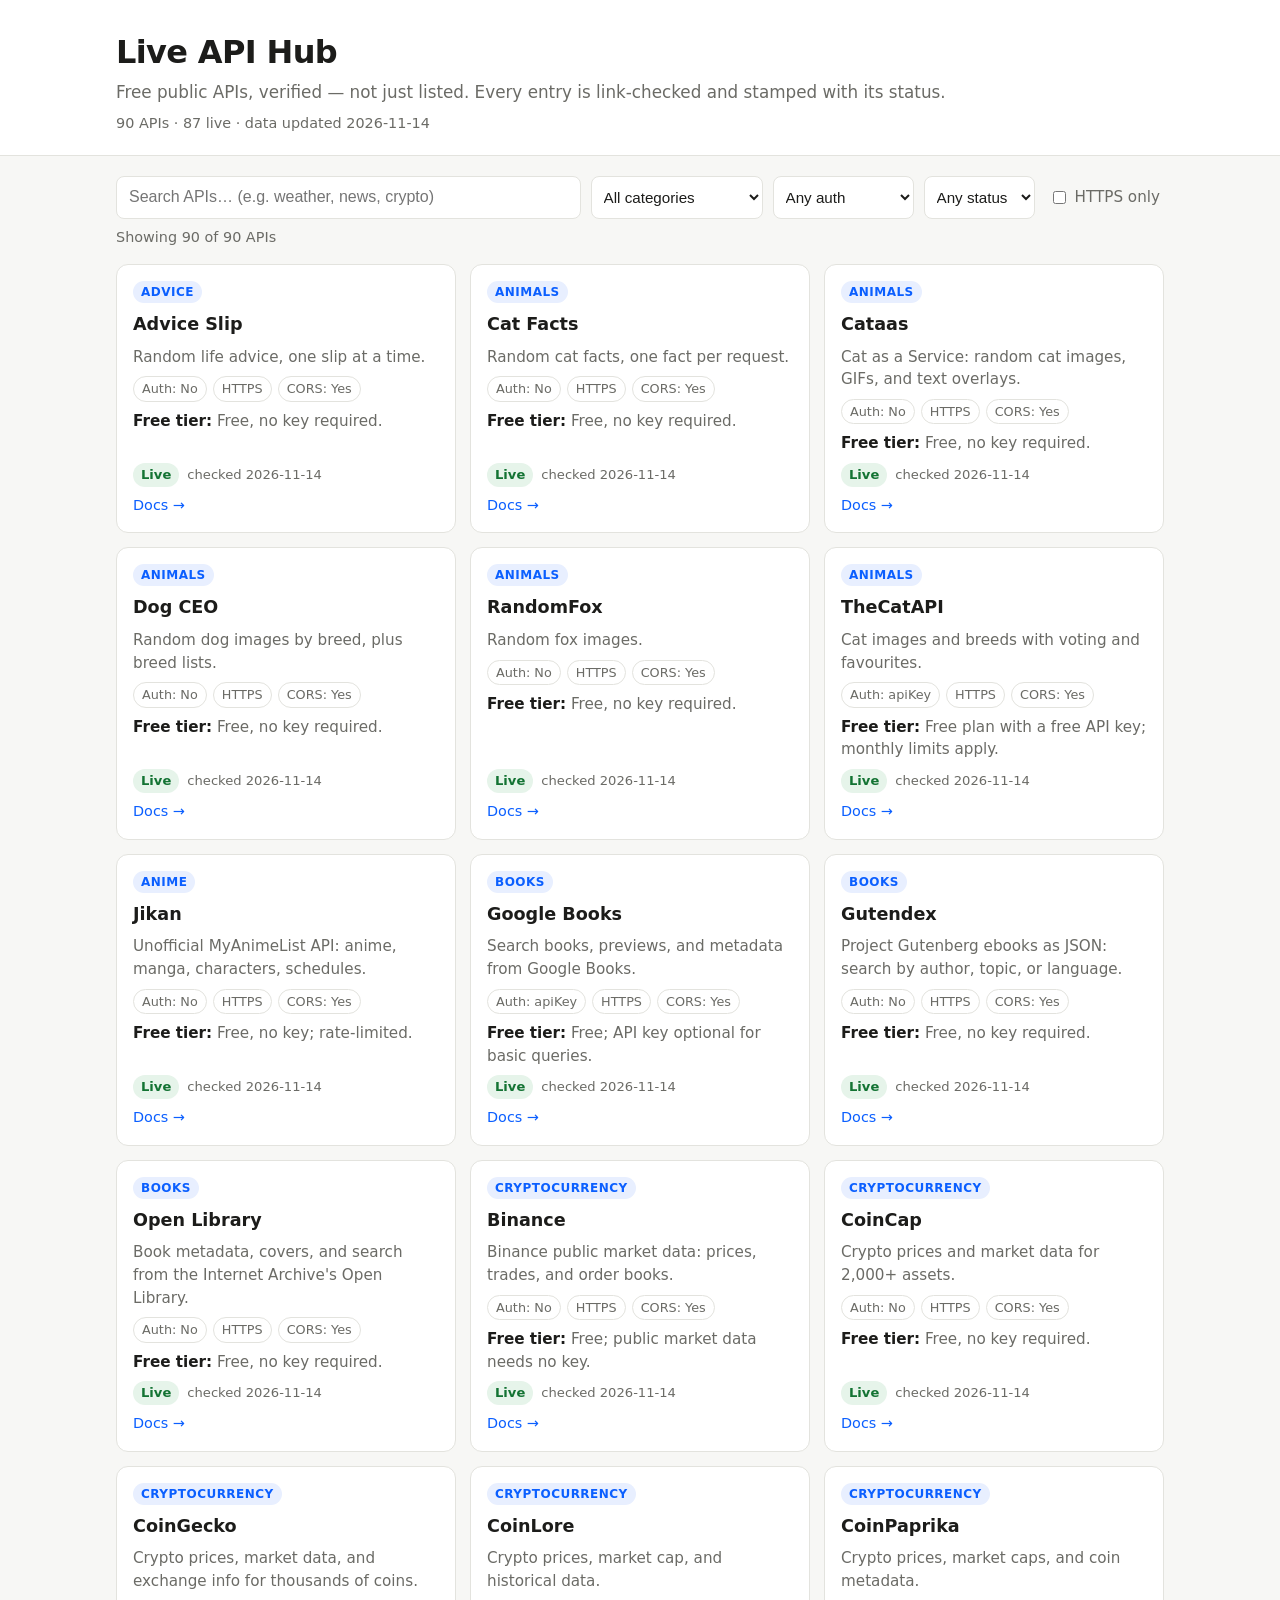
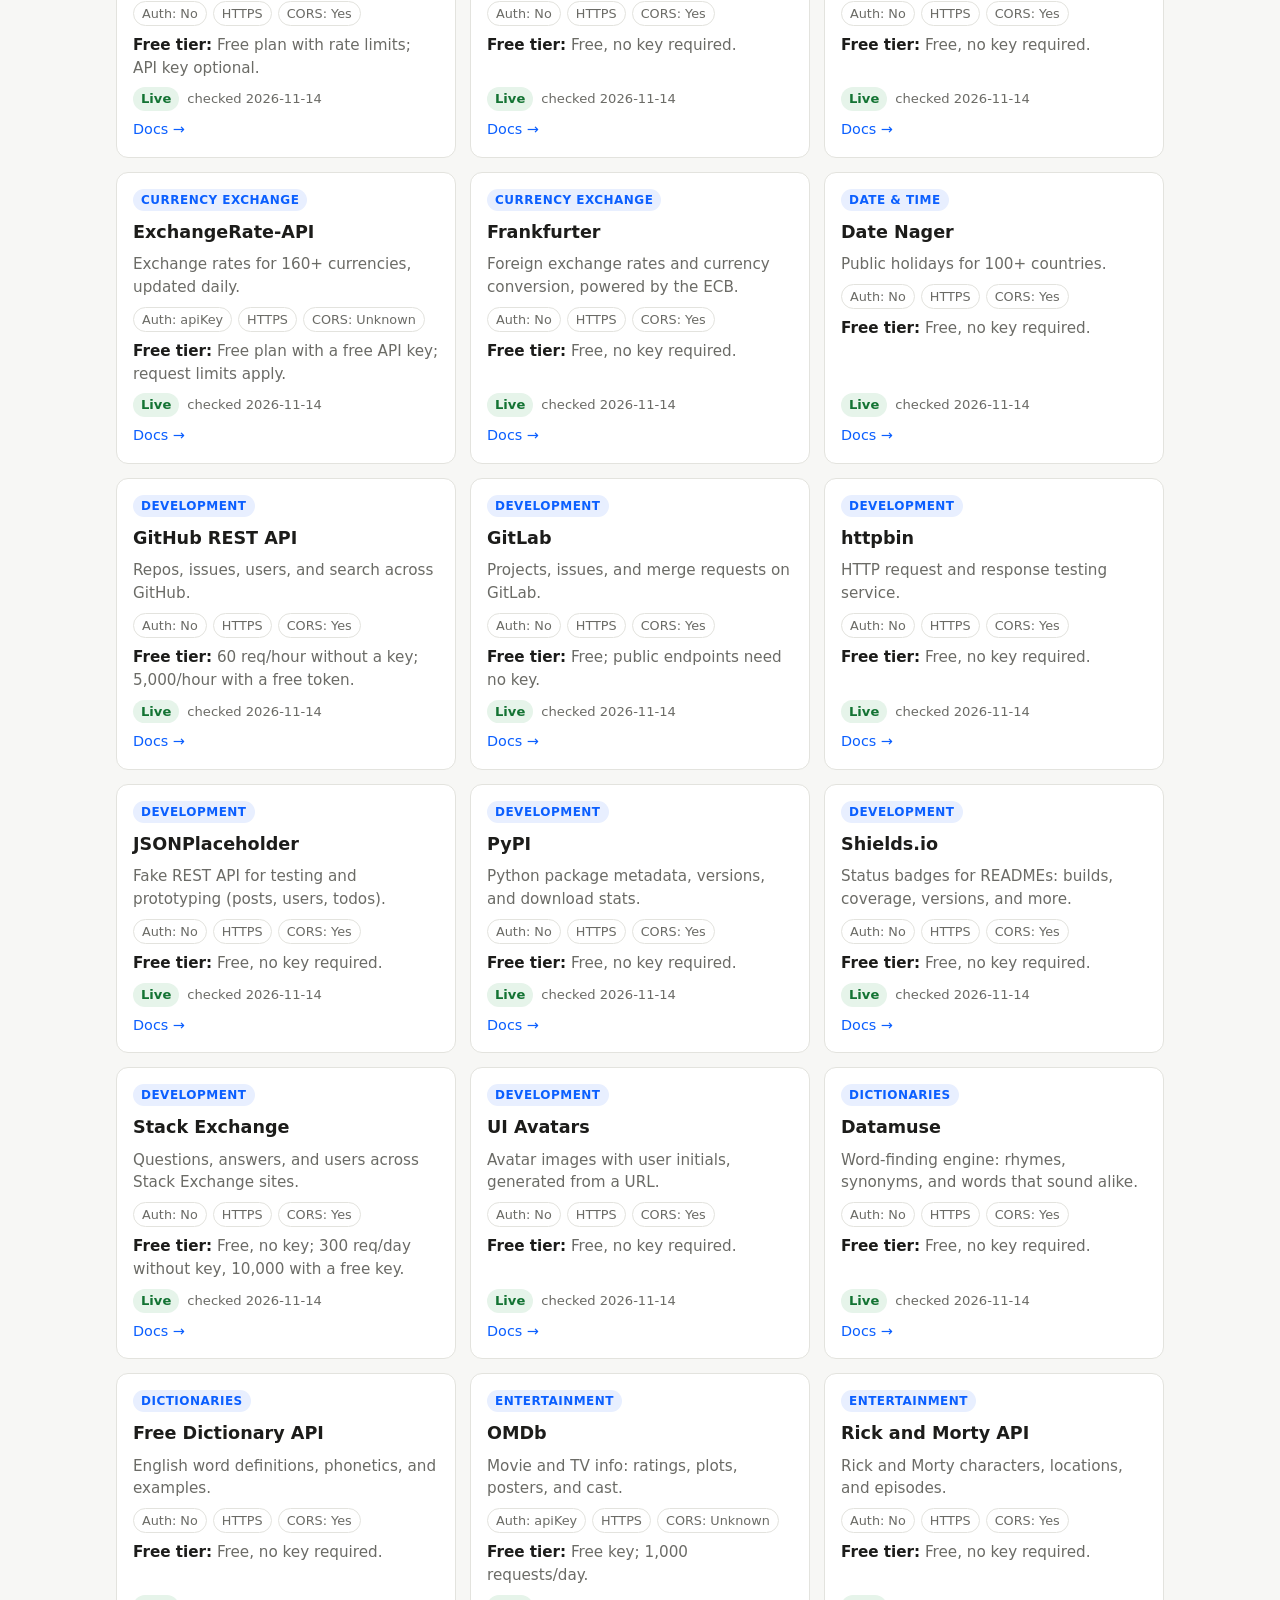
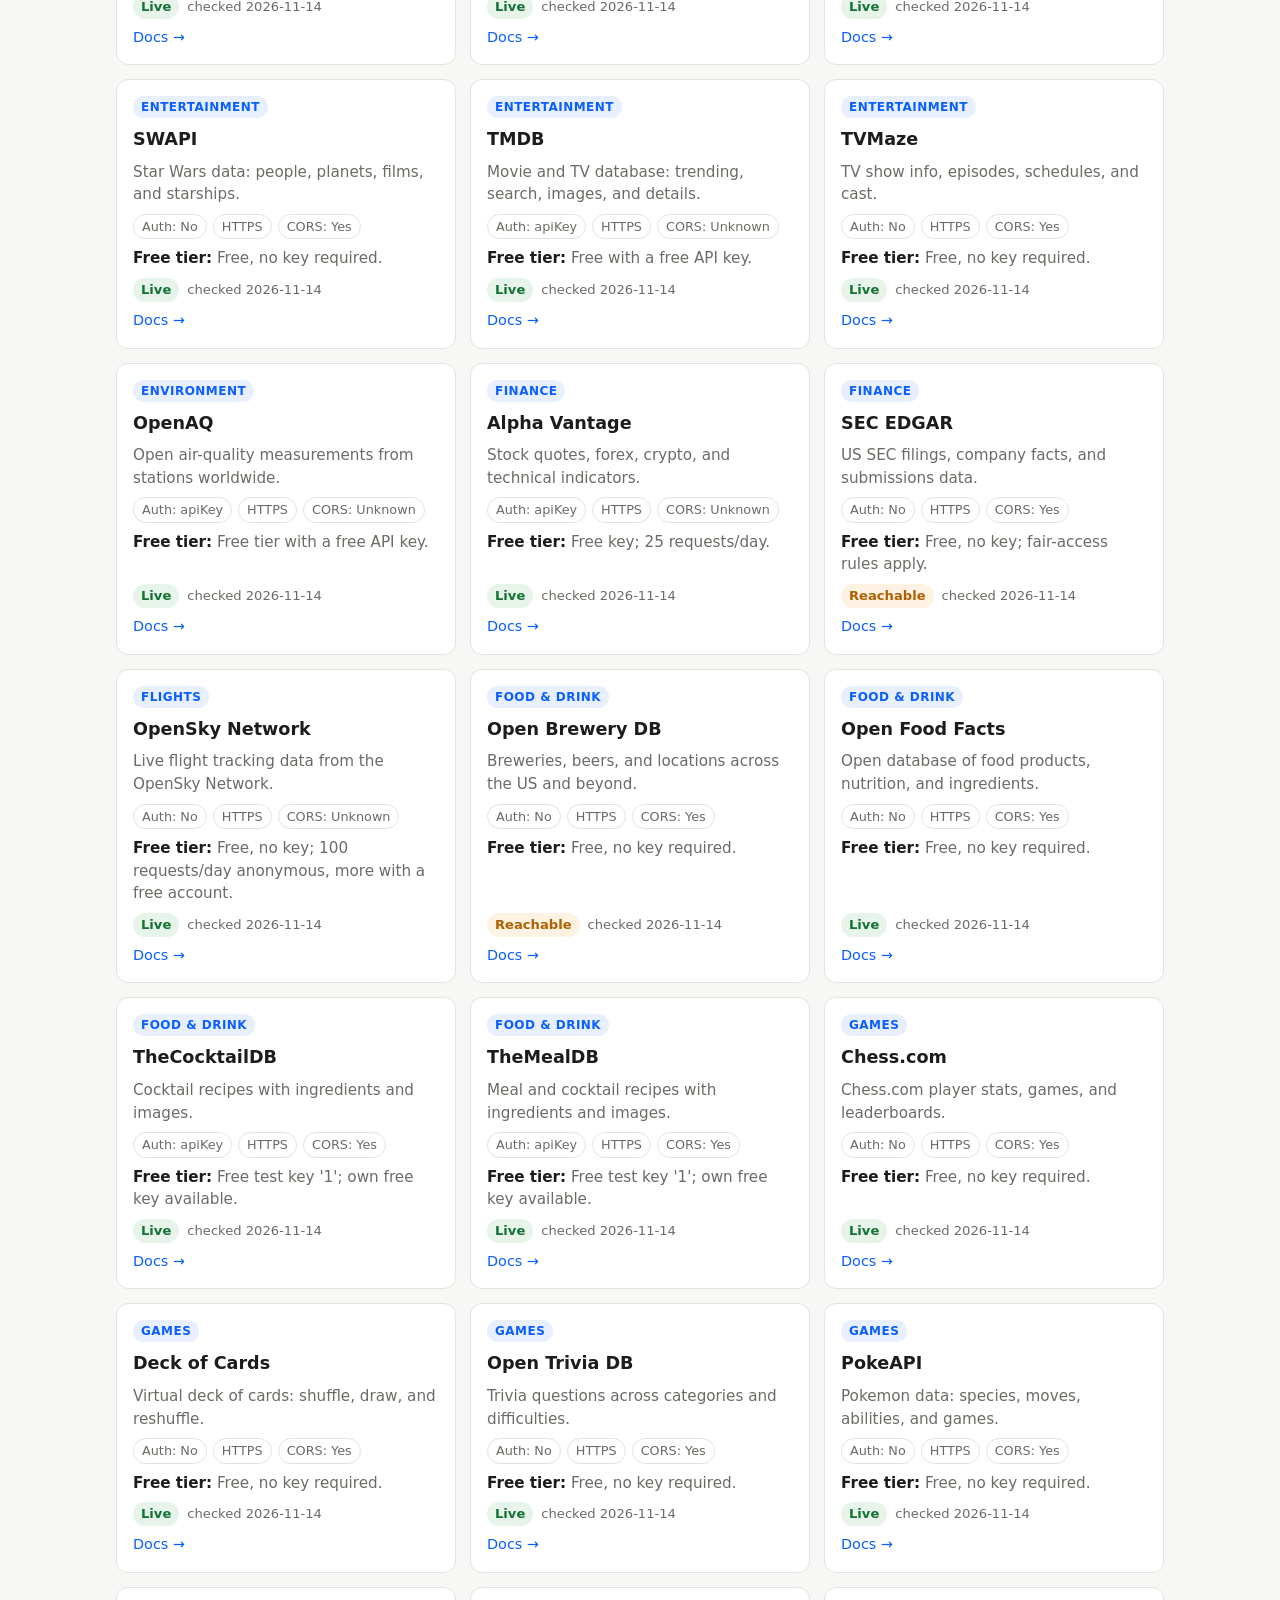
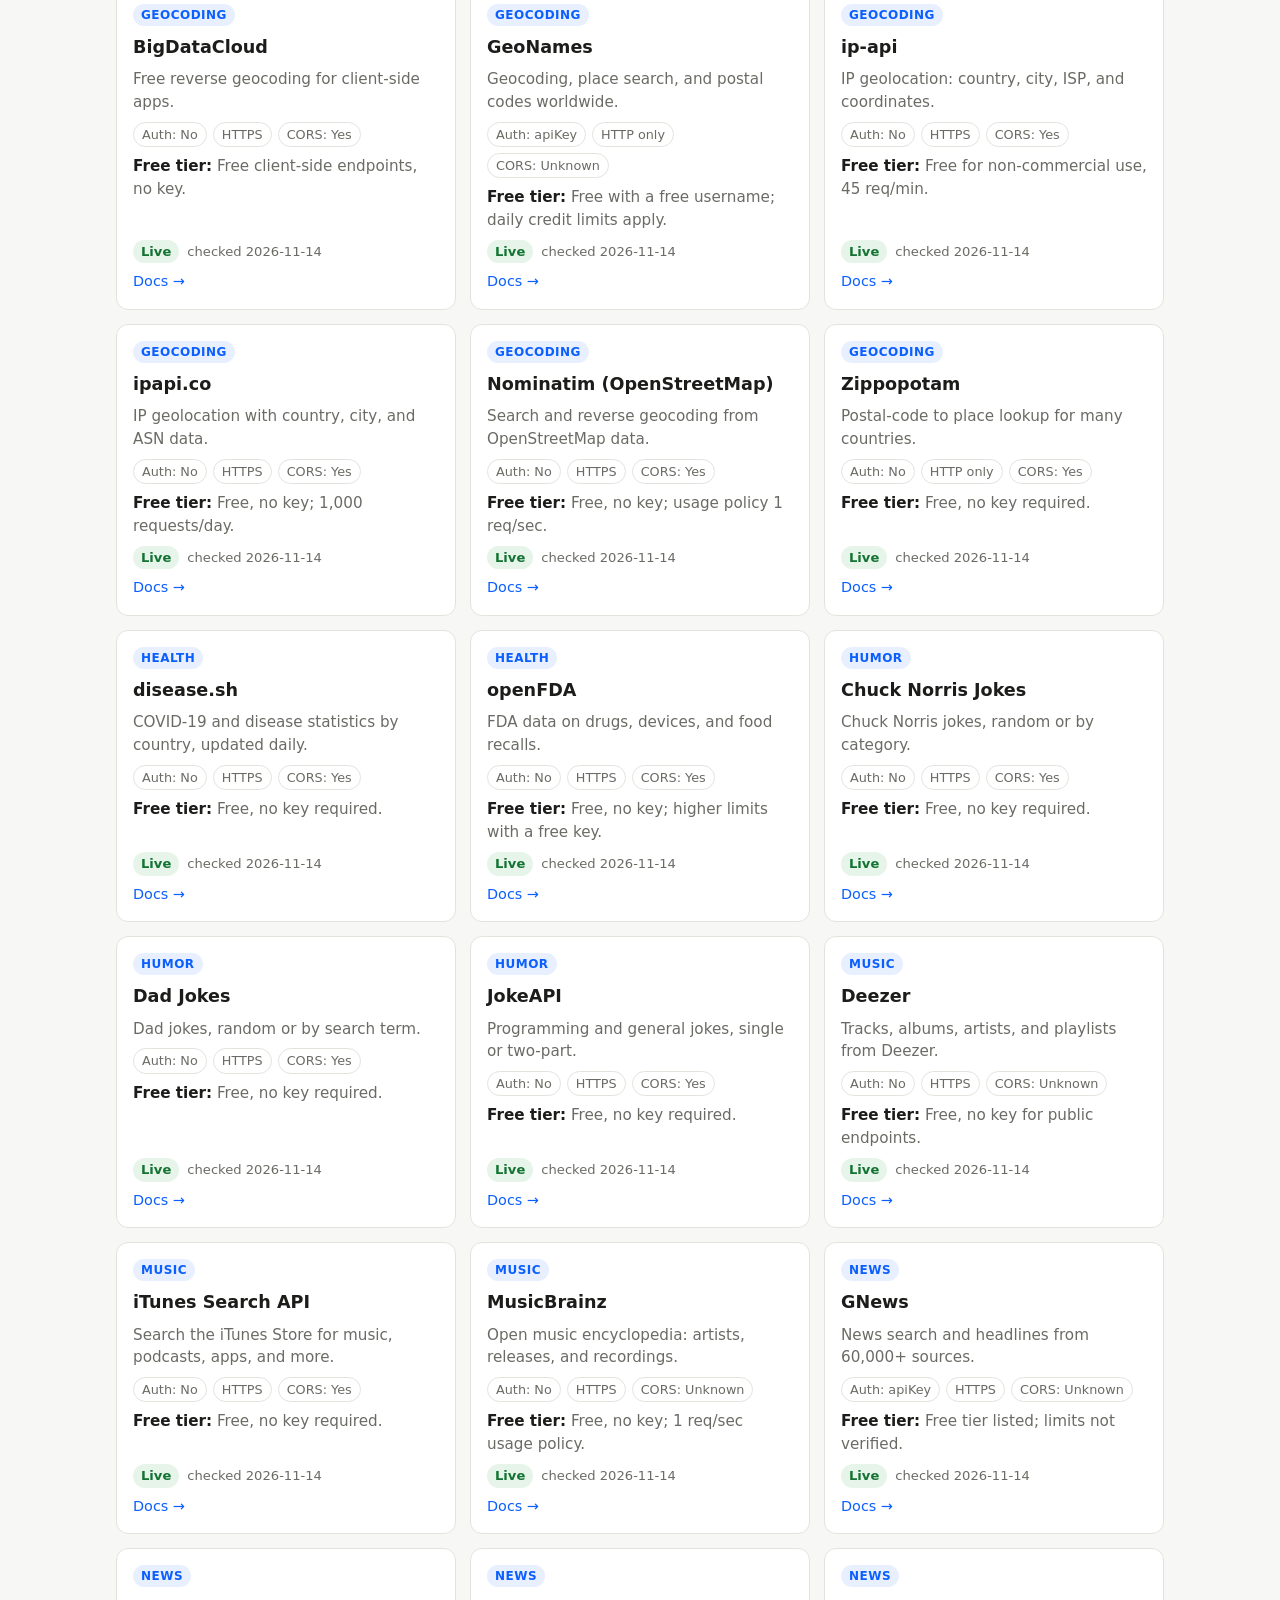
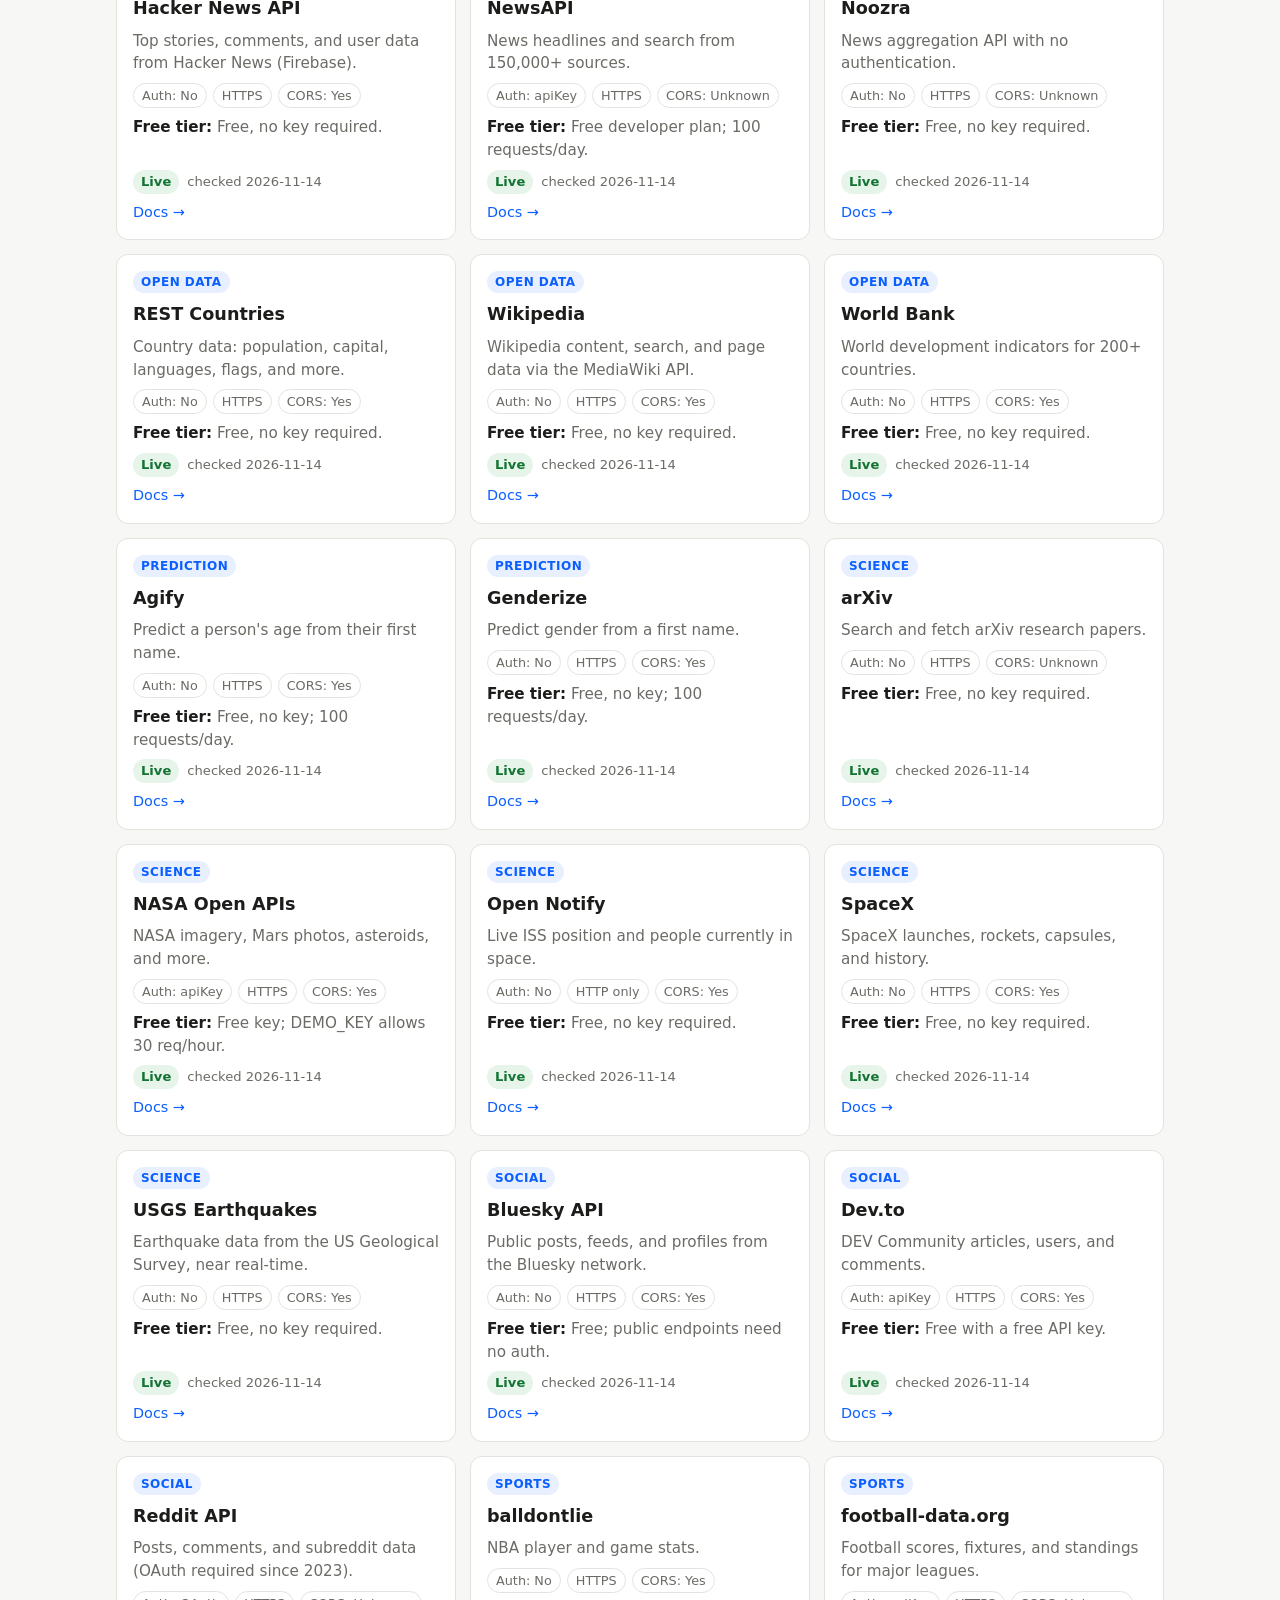
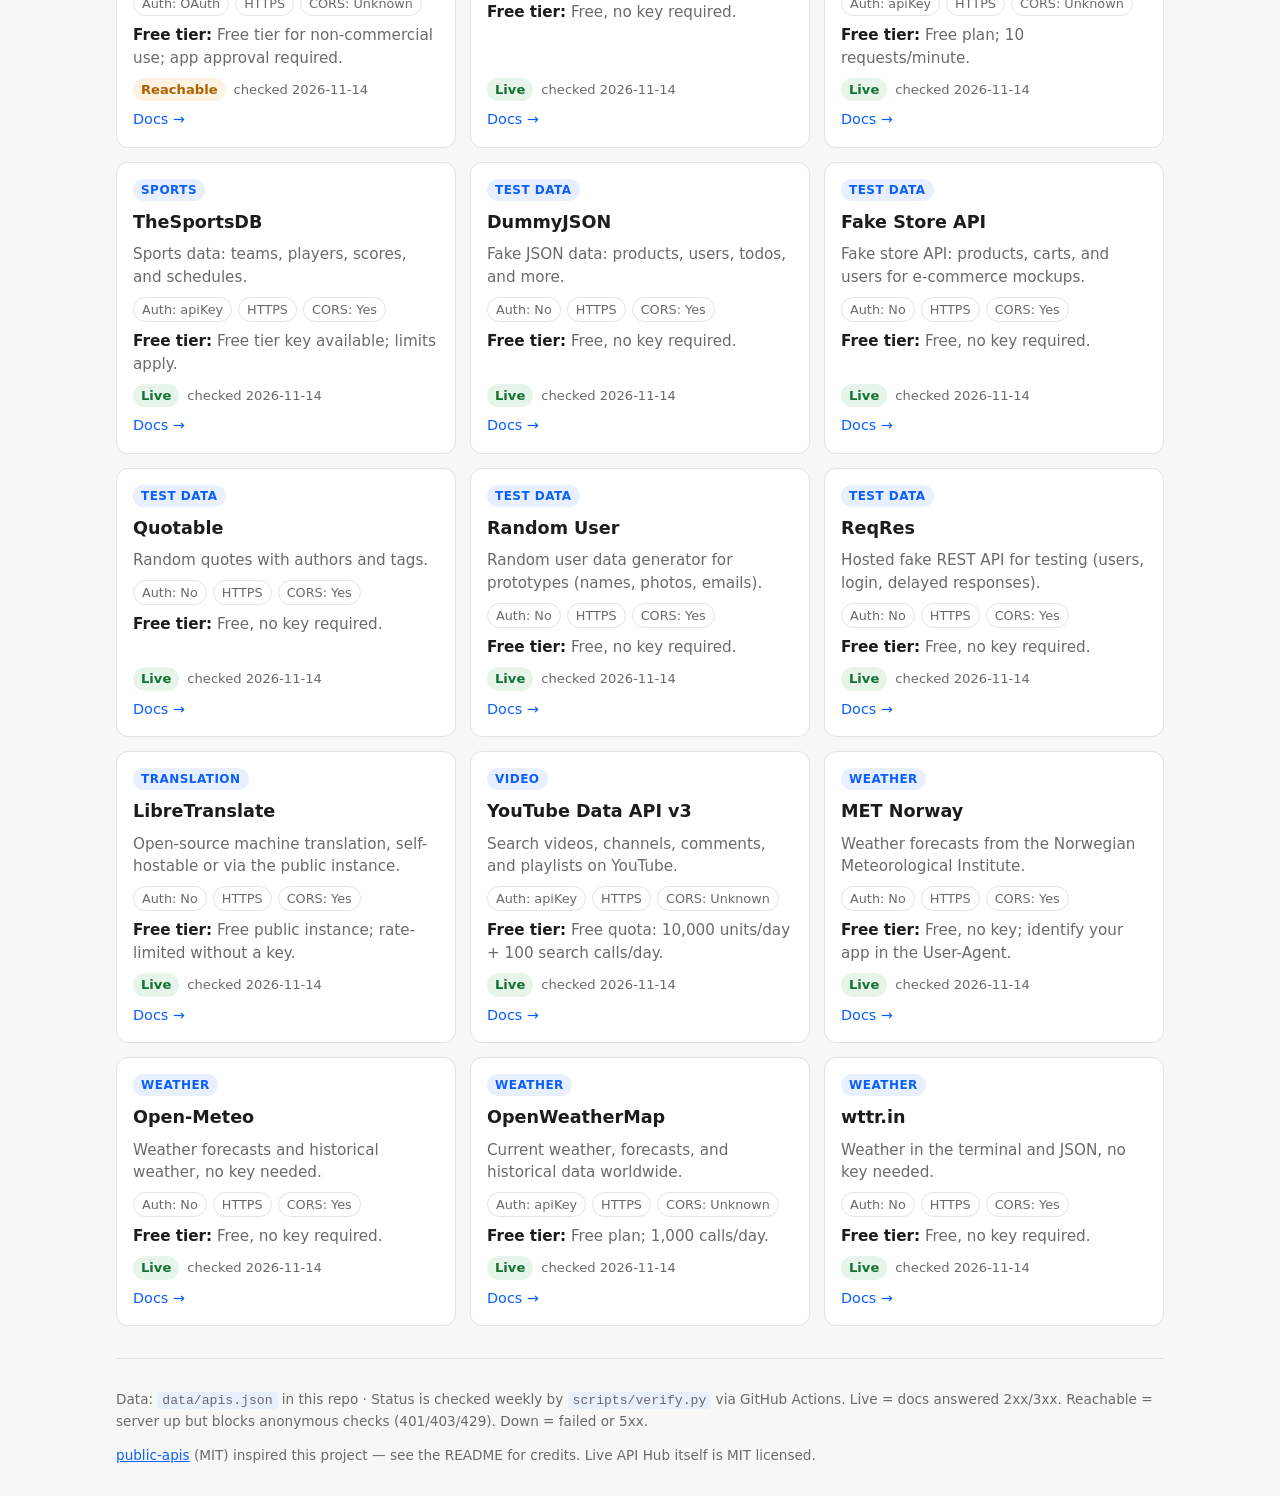
==== site/index.html @ dac9be12 "Live API Hub v0.2: add site, data, scripts and workflow files" ====
<!DOCTYPE html>
<html lang="en">
<head>
<meta charset="utf-8">
<meta name="viewport" content="width=device-width, initial-scale=1">
<title>Live API Hub — Verified Free Public APIs</title>
<meta name="description" content="A searchable directory of free public APIs. Every entry is link-checked, with live status, auth type, and free-tier notes.">
<link rel="stylesheet" href="styles.css">
</head>
<body>
<header class="site-header">
  <div class="wrap">
    <h1>Live API Hub</h1>
    <p class="tagline">Free public APIs, verified — not just listed. Every entry is link-checked and stamped with its status.</p>
    <p class="meta"><span id="total-count">…</span> APIs · <span id="live-count">…</span> live · data updated <span id="updated-date">…</span></p>
  </div>
</header>

<main class="wrap">
  <section class="controls" aria-label="Search and filter">
    <input id="search" type="search" placeholder="Search APIs… (e.g. weather, news, crypto)" autocomplete="off">
    <select id="category" aria-label="Category">
      <option value="">All categories</option>
    </select>
    <select id="auth" aria-label="Auth type">
      <option value="">Any auth</option>
      <option value="No">No key needed</option>
      <option value="apiKey">API key</option>
      <option value="OAuth">OAuth</option>
    </select>
    <select id="status" aria-label="Status">
      <option value="">Any status</option>
      <option value="live">Live</option>
      <option value="reachable">Reachable</option>
      <option value="down">Down</option>
    </select>
    <label class="check"><input id="https-only" type="checkbox"> HTTPS only</label>
  </section>

  <p id="result-count" class="result-count" aria-live="polite"></p>
  <p id="load-error" class="load-error" hidden></p>
  <section id="results" class="grid" aria-label="API results"></section>

  <footer class="site-footer">
    <p>Data: <code>data/apis.json</code> in this repo · Status is checked weekly by <code>scripts/verify.py</code> via GitHub Actions. <span id="status-legend"></span></p>
    <p><a href="https://github.com/public-apis/public-apis">public-apis</a> (MIT) inspired this project — see the README for credits. Live API Hub itself is MIT licensed.</p>
  </footer>
</main>

<script src="app.js"></script>
</body>
</html>
---- site/styles.css ----
:root {
  --bg: #f7f7f5;
  --surface: #ffffff;
  --text: #1c1c1a;
  --muted: #6b6b66;
  --border: #e3e3de;
  --accent: #0b5fff;
  --accent-soft: #e8efff;
  --live: #137333;
  --live-bg: #e6f4ea;
  --reachable: #b06000;
  --reachable-bg: #fef3e2;
  --down: #b3261e;
  --down-bg: #fce8e6;
  --radius: 12px;
}

@media (prefers-color-scheme: dark) {
  :root {
    --bg: #141412;
    --surface: #1e1e1c;
    --text: #ececea;
    --muted: #a3a39c;
    --border: #333330;
    --accent: #8ab4ff;
    --accent-soft: #1d2a44;
    --live: #81c995;
    --live-bg: #1d3325;
    --reachable: #f6b73c;
    --reachable-bg: #3a2f18;
    --down: #f28b82;
    --down-bg: #3d2220;
  }
}

* { box-sizing: border-box; }

body {
  margin: 0;
  font-family: system-ui, -apple-system, "Segoe UI", Roboto, sans-serif;
  background: var(--bg);
  color: var(--text);
  line-height: 1.5;
}

.wrap { max-width: 1080px; margin: 0 auto; padding: 0 16px; }

.site-header {
  background: var(--surface);
  border-bottom: 1px solid var(--border);
  padding: 28px 0 20px;
}

.site-header h1 { margin: 0 0 4px; font-size: 2rem; letter-spacing: -0.02em; }
.tagline { margin: 0 0 8px; color: var(--muted); font-size: 1.05rem; }
.meta { margin: 0; color: var(--muted); font-size: 0.9rem; }

.controls {
  display: flex;
  flex-wrap: wrap;
  gap: 10px;
  margin: 20px 0 8px;
}

.controls input[type="search"] {
  flex: 1 1 260px;
  padding: 10px 12px;
  border: 1px solid var(--border);
  border-radius: 8px;
  background: var(--surface);
  color: var(--text);
  font-size: 1rem;
}

.controls select {
  padding: 10px 8px;
  border: 1px solid var(--border);
  border-radius: 8px;
  background: var(--surface);
  color: var(--text);
  font-size: 0.95rem;
}

.controls .check {
  display: inline-flex;
  align-items: center;
  gap: 6px;
  font-size: 0.95rem;
  color: var(--muted);
  padding: 10px 4px;
}

.result-count { color: var(--muted); font-size: 0.9rem; margin: 8px 0 16px; }
.load-error {
  background: var(--down-bg);
  color: var(--down);
  border: 1px solid var(--border);
  border-radius: 8px;
  padding: 12px 14px;
}

.grid {
  display: grid;
  grid-template-columns: repeat(auto-fill, minmax(300px, 1fr));
  gap: 14px;
}

.card {
  background: var(--surface);
  border: 1px solid var(--border);
  border-radius: var(--radius);
  padding: 16px;
  display: flex;
  flex-direction: column;
  gap: 8px;
}

.card h2 { margin: 0; font-size: 1.1rem; }
.card h2 a { color: var(--text); text-decoration: none; }
.card h2 a:hover { color: var(--accent); text-decoration: underline; }

.category {
  display: inline-block;
  font-size: 0.75rem;
  font-weight: 600;
  text-transform: uppercase;
  letter-spacing: 0.04em;
  color: var(--accent);
  background: var(--accent-soft);
  border-radius: 999px;
  padding: 2px 8px;
  align-self: flex-start;
}

.card p { margin: 0; color: var(--muted); font-size: 0.95rem; }

.chips { display: flex; flex-wrap: wrap; gap: 6px; }
.chip {
  font-size: 0.8rem;
  border: 1px solid var(--border);
  border-radius: 999px;
  padding: 2px 8px;
  color: var(--muted);
}

.free-tier { font-size: 0.88rem; }
.free-tier strong { color: var(--text); font-weight: 600; }

.status-row {
  display: flex;
  align-items: center;
  gap: 8px;
  font-size: 0.82rem;
  color: var(--muted);
  margin-top: auto;
}

.status {
  font-weight: 600;
  border-radius: 999px;
  padding: 2px 8px;
}
.status.live { color: var(--live); background: var(--live-bg); }
.status.reachable { color: var(--reachable); background: var(--reachable-bg); }
.status.down { color: var(--down); background: var(--down-bg); }
.status.unknown { color: var(--muted); background: var(--accent-soft); }

.docs-link { font-size: 0.9rem; color: var(--accent); text-decoration: none; }
.docs-link:hover { text-decoration: underline; }

.site-footer {
  margin: 32px 0;
  padding-top: 16px;
  border-top: 1px solid var(--border);
  color: var(--muted);
  font-size: 0.85rem;
}
.site-footer a { color: var(--accent); }
.site-footer code {
  background: var(--accent-soft);
  border-radius: 4px;
  padding: 1px 5px;
  font-size: 0.82rem;
}
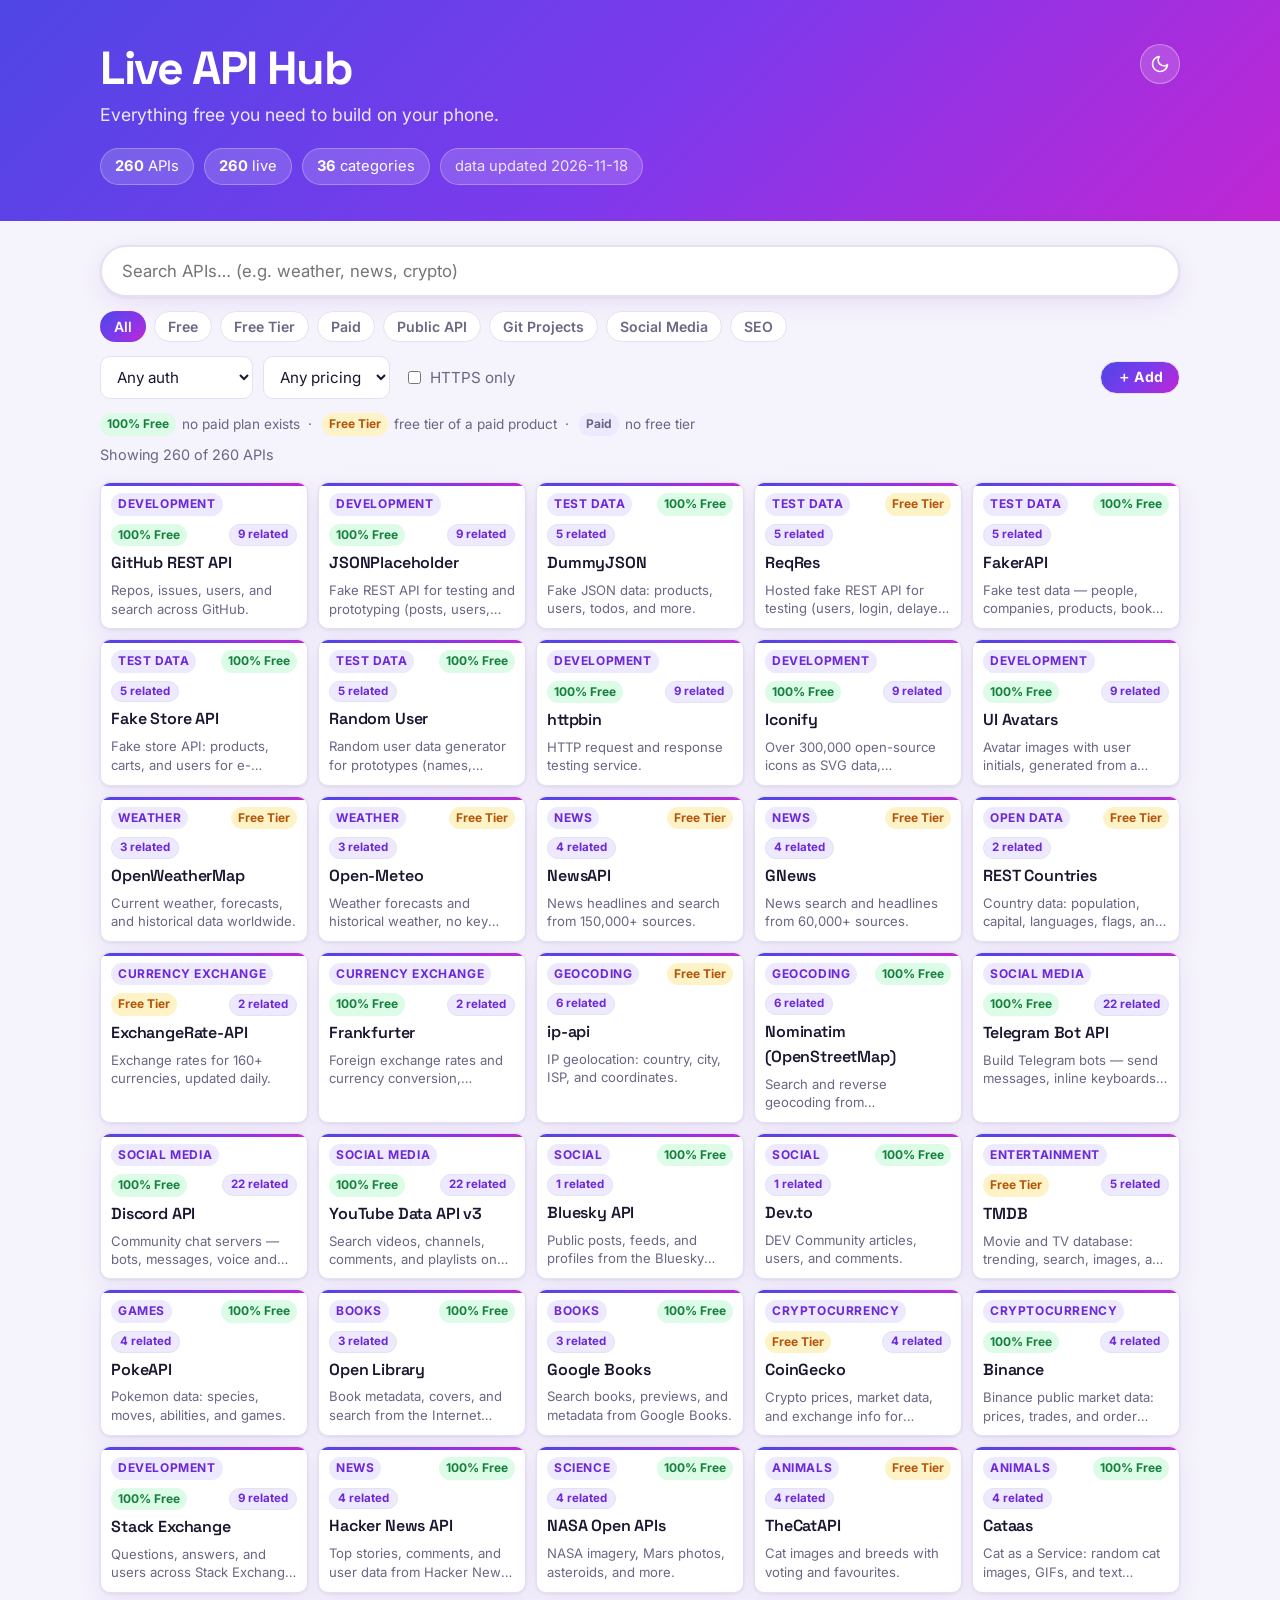
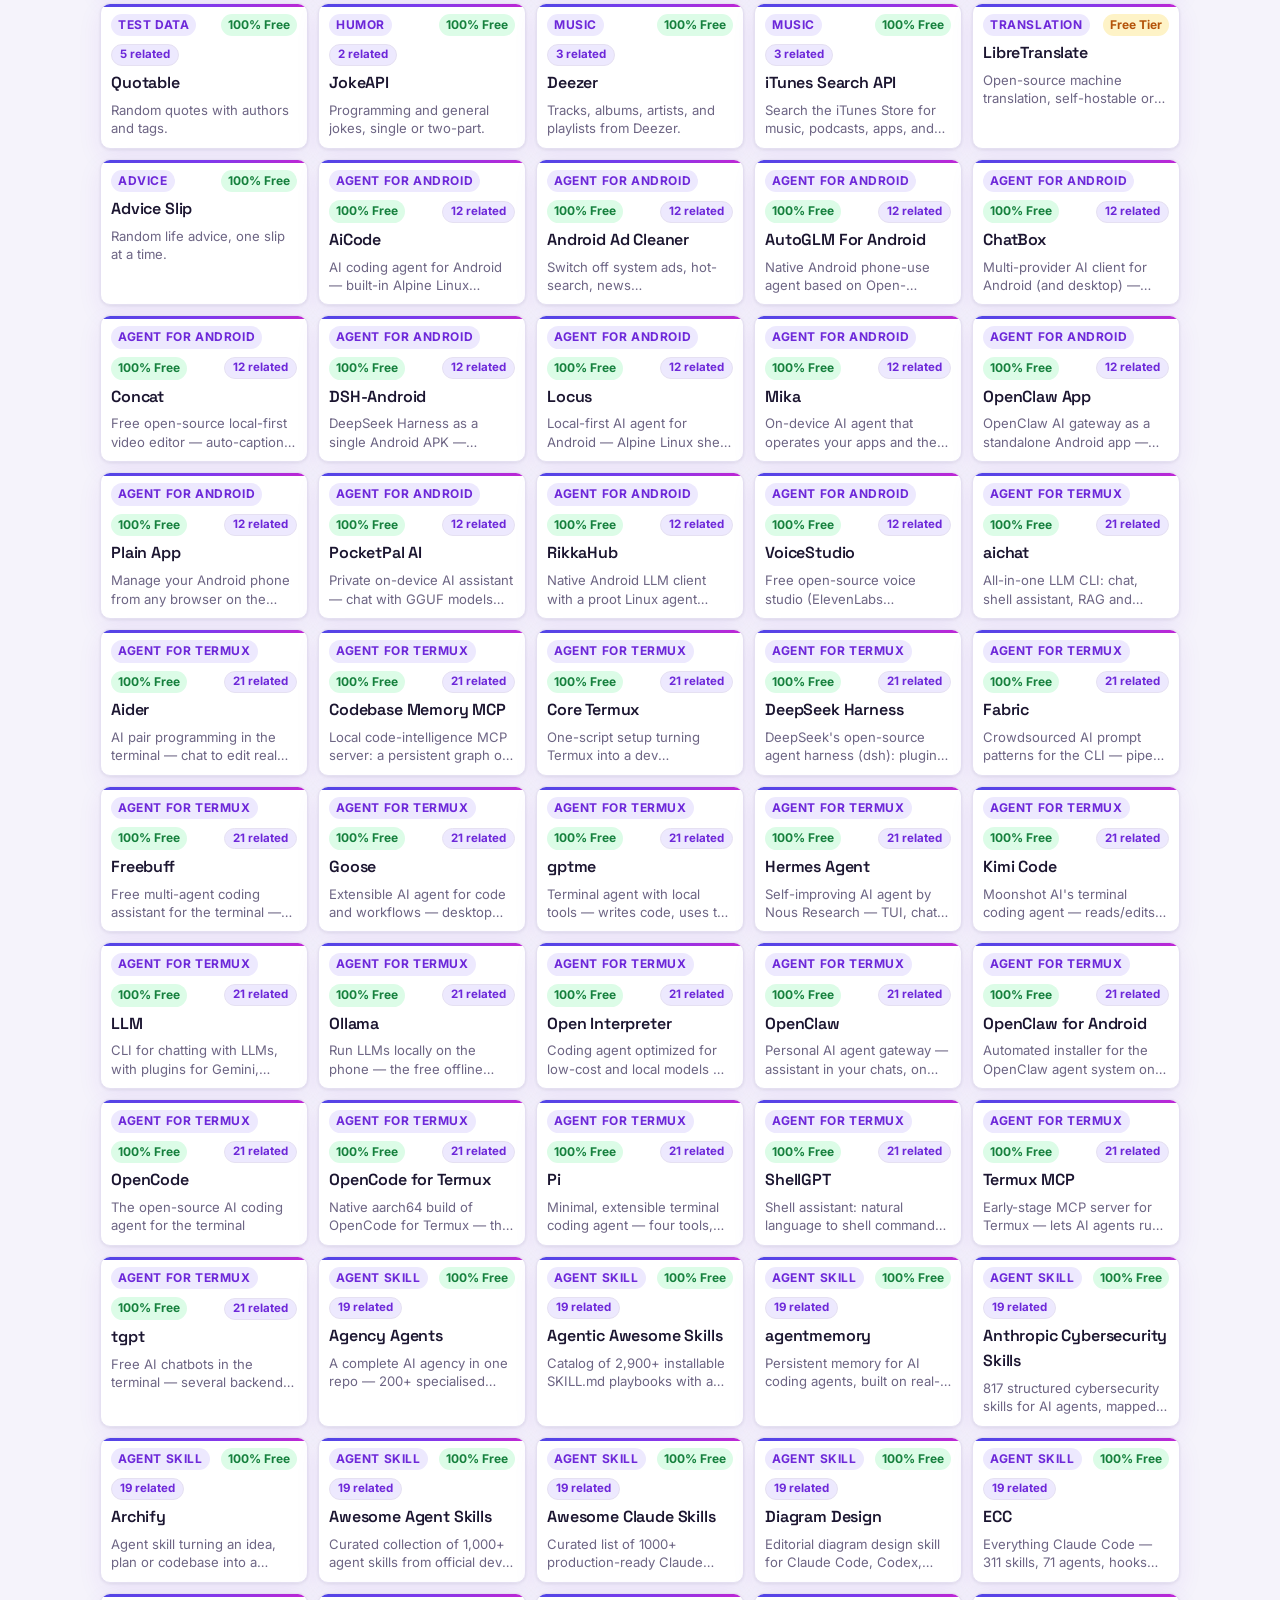
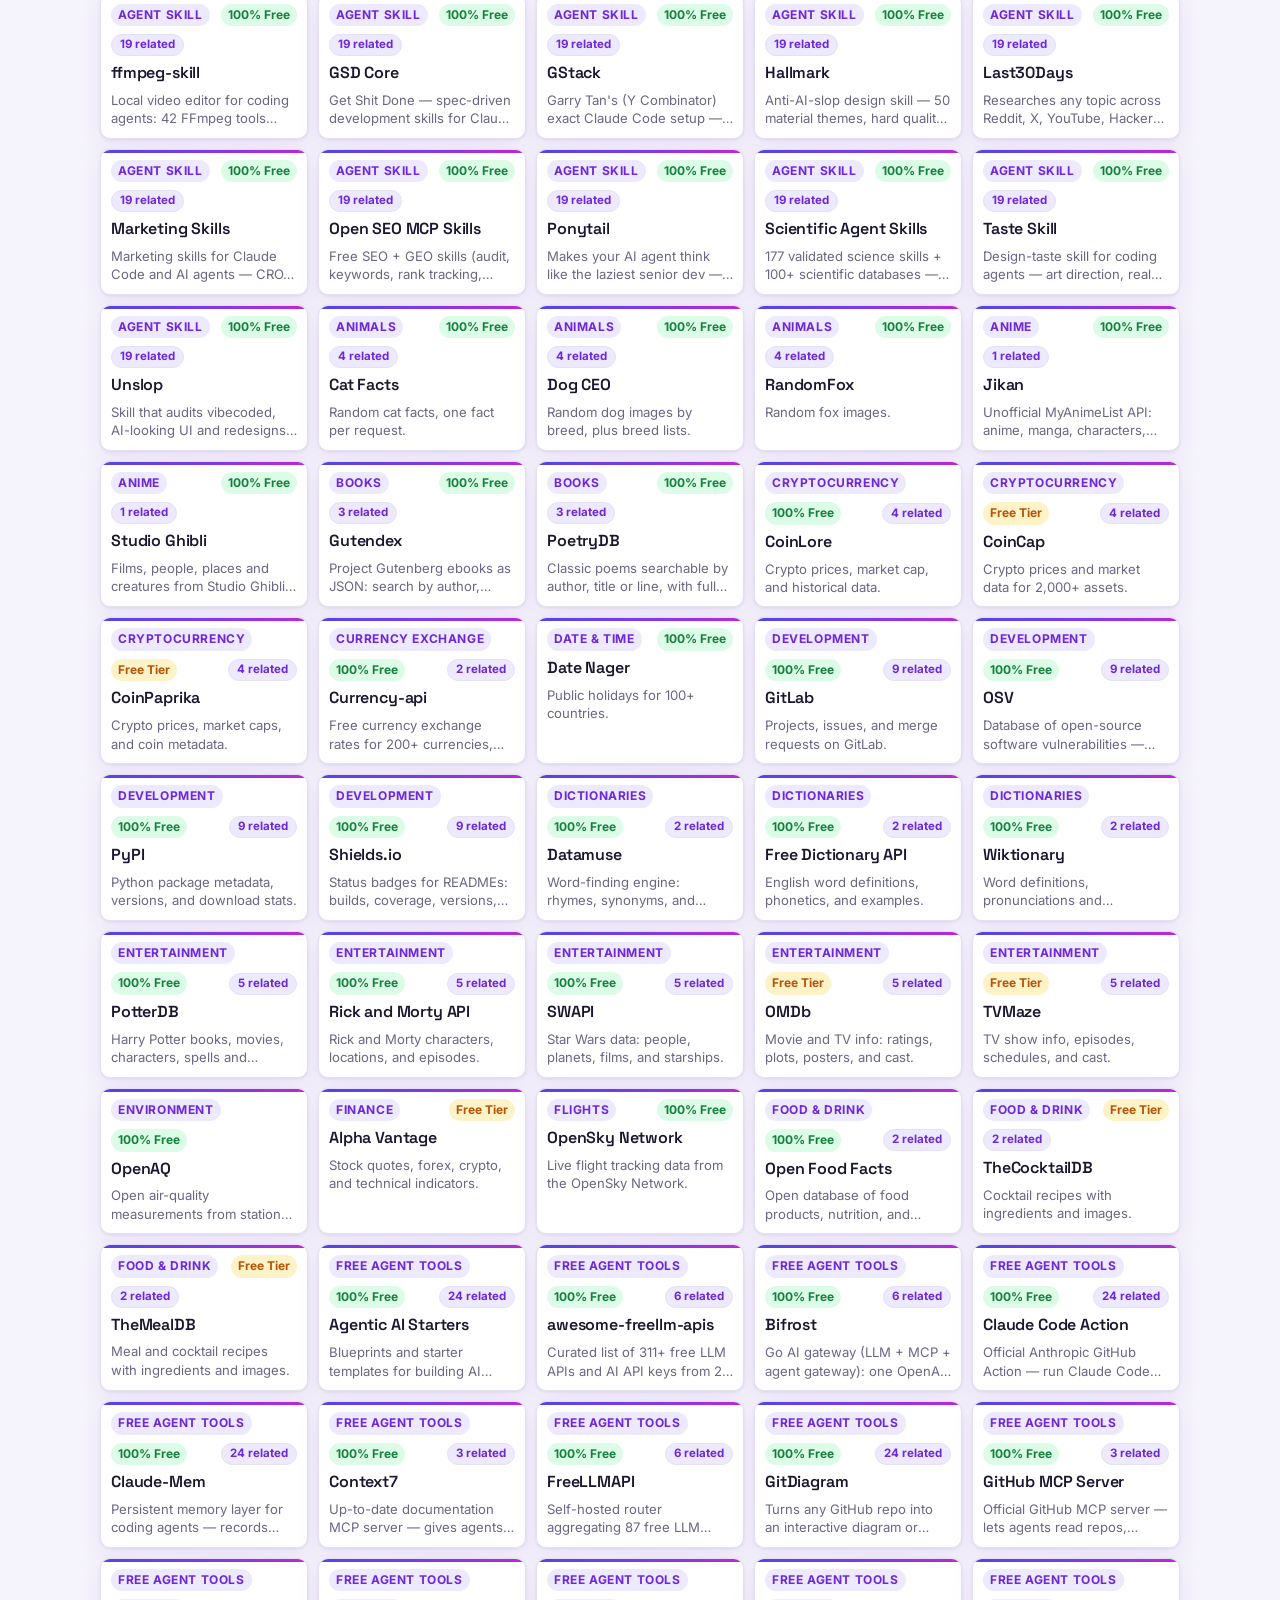
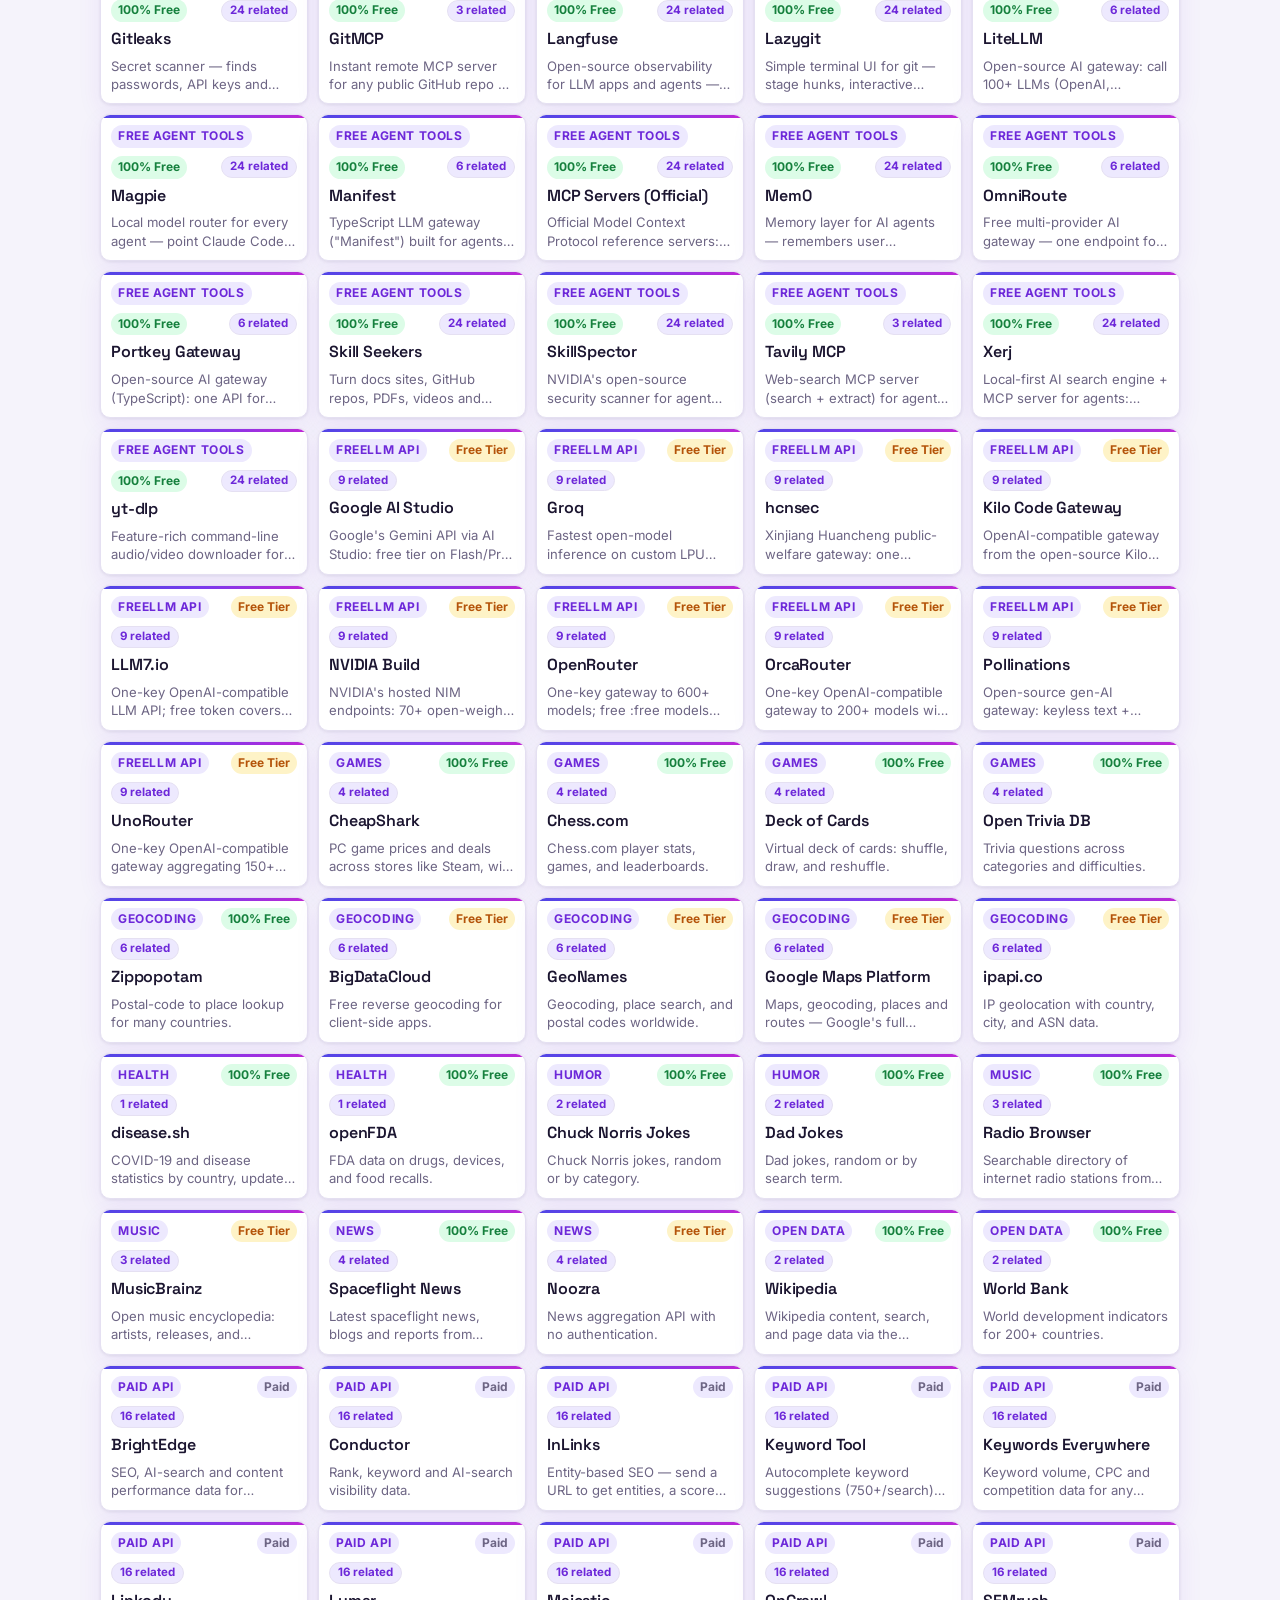
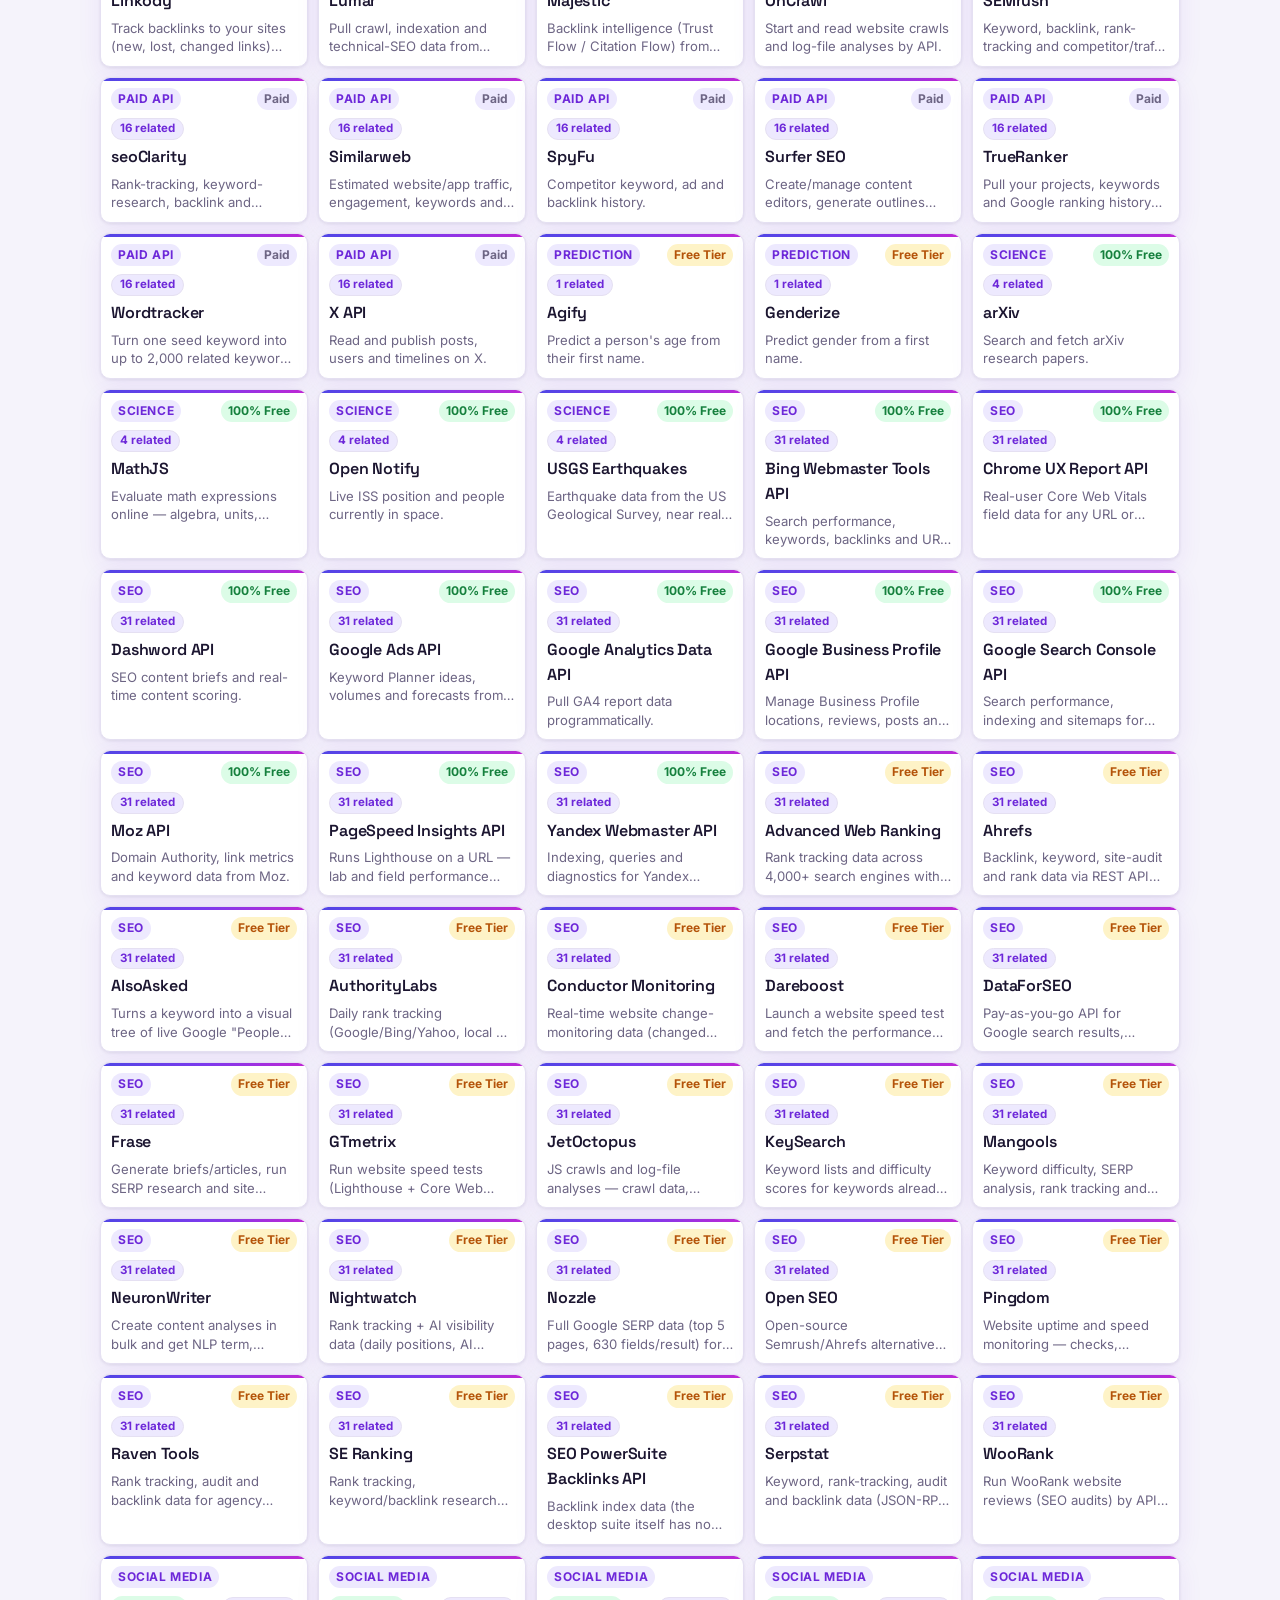
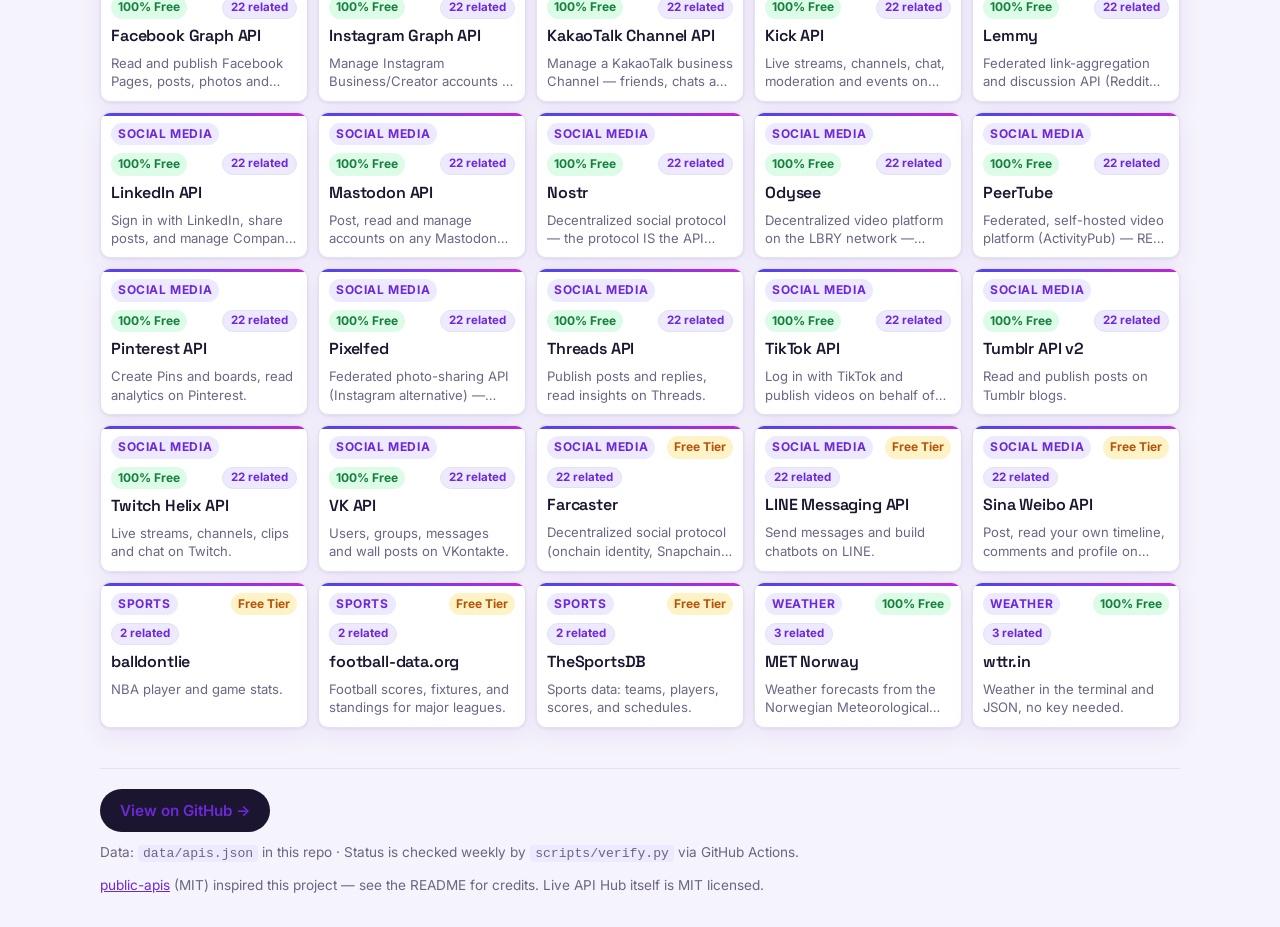
==== commit e083ab9b: "v0.6.7: Best overall rankings, Open project button, agent discovery Preview site goes live: 260 entr" ====
--- a/site/index.html
+++ b/site/index.html
@@ -3,38 +3,83 @@
 <head>
 <meta charset="utf-8">
 <meta name="viewport" content="width=device-width, initial-scale=1">
-<title>Live API Hub — Verified Free Public APIs</title>
-<meta name="description" content="A searchable directory of free public APIs. Every entry is link-checked, with live status, auth type, and free-tier notes.">
+<title>Live API Hub — Free APIs and Agent Tools, Verified</title>
+<meta name="description" content="Free APIs, mobile agents, agent skills, and free LLM gateways — all verified live and tagged by free tier, built for phone-first builders.">
+<link rel="icon" href="data:image/svg+xml,<svg xmlns='http://www.w3.org/2000/svg' viewBox='0 0 64 64'><defs><linearGradient id='g' x1='0' y1='0' x2='1' y2='1'><stop offset='0' stop-color='%236d28d9'/><stop offset='1' stop-color='%23d946ef'/></linearGradient></defs><rect width='64' height='64' rx='14' fill='url(%23g)'/><text x='32' y='45' font-family='Arial,sans-serif' font-size='36' font-weight='700' fill='white' text-anchor='middle'>L</text></svg>">
+<meta property="og:title" content="Live API Hub — Free APIs and Agent Tools, Verified">
+<meta property="og:description" content="260 entries across 36 categories: free APIs, mobile agents, agent skills, and free LLM gateways — all verified live and tagged by free tier.">
+<meta property="og:type" content="website">
+<meta property="og:url" content="https://dmdot714-cmd.github.io/Live-api-hub/">
+<meta name="twitter:card" content="summary">
+<script type="application/ld+json">
+{
+  "@context": "https://schema.org",
+  "@graph": [
+    {
+      "@type": "WebSite",
+      "name": "Live API Hub",
+      "url": "https://dmdot714-cmd.github.io/Live-api-hub/",
+      "description": "Free APIs, mobile agents, agent skills, and free LLM gateways — all verified live and tagged by free tier, built for phone-first builders."
+    },
+    {
+      "@type": "Dataset",
+      "name": "Live API Hub directory",
+      "description": "A verified directory of 260 free public APIs, mobile agents, agent skills, and free LLM gateways across 36 categories. Every entry is link-checked live and tagged by free tier (178 fully free, 65 freemium, 17 paid).",
+      "url": "https://dmdot714-cmd.github.io/Live-api-hub/",
+      "license": "https://github.com/dmdot714-cmd/Live-api-hub/blob/main/LICENSE",
+      "distribution": {
+        "@type": "DataDownload",
+        "contentUrl": "https://dmdot714-cmd.github.io/Live-api-hub/data/apis.json",
+        "encodingFormat": "application/json"
+      }
+    }
+  ]
+}
+</script>
+<script>
+(function(){try{var t=localStorage.getItem('lah-theme');if(t){document.documentElement.setAttribute('data-theme',t);}}catch(e){}})();
+</script>
+<link rel="preconnect" href="https://fonts.googleapis.com">
+<link rel="preconnect" href="https://fonts.gstatic.com" crossorigin>
+<link href="https://fonts.googleapis.com/css2?family=Inter:wght@400;500;600;700&family=Space+Grotesk:wght@500;600;700&display=swap" rel="stylesheet">
 <link rel="stylesheet" href="styles.css">
 </head>
 <body>
-<header class="site-header">
-  <div class="wrap">
+<header class="hero">
+  <div class="wrap hero-inner">
+    <button id="theme-toggle" class="theme-toggle" type="button" aria-label="Toggle dark mode"></button>
     <h1>Live API Hub</h1>
-    <p class="tagline">Free public APIs, verified — not just listed. Every entry is link-checked and stamped with its status.</p>
-    <p class="meta"><span id="total-count">…</span> APIs · <span id="live-count">…</span> live · data updated <span id="updated-date">…</span></p>
+    <p class="tagline">Everything free you need to build on your phone.</p>
+    <div class="stats">
+      <span class="stat"><strong id="total-count">…</strong> APIs</span>
+      <span class="stat"><strong id="live-count">…</strong> live</span>
+      <span class="stat"><strong id="cat-count">…</strong> categories</span>
+      <span class="stat stat-muted">data updated <span id="updated-date">…</span></span>
+    </div>
   </div>
 </header>
 
 <main class="wrap">
   <section class="controls" aria-label="Search and filter">
     <input id="search" type="search" placeholder="Search APIs… (e.g. weather, news, crypto)" autocomplete="off">
-    <select id="category" aria-label="Category">
-      <option value="">All categories</option>
-    </select>
-    <select id="auth" aria-label="Auth type">
-      <option value="">Any auth</option>
-      <option value="No">No key needed</option>
-      <option value="apiKey">API key</option>
-      <option value="OAuth">OAuth</option>
-    </select>
-    <select id="status" aria-label="Status">
-      <option value="">Any status</option>
-      <option value="live">Live</option>
-      <option value="reachable">Reachable</option>
-      <option value="down">Down</option>
-    </select>
-    <label class="check"><input id="https-only" type="checkbox"> HTTPS only</label>
+    <div id="category-chips" class="chips-row" aria-label="Filter by category"></div>
+    <div class="controls-row">
+      <select id="auth" aria-label="Auth type">
+        <option value="">Any auth</option>
+        <option value="No">No key needed</option>
+        <option value="apiKey">API key</option>
+        <option value="OAuth">OAuth</option>
+      </select>
+      <select id="tier" aria-label="Pricing">
+        <option value="">Any pricing</option>
+        <option value="free">100% Free</option>
+        <option value="freemium">Free Tier</option>
+        <option value="paid">Paid</option>
+      </select>
+      <label class="check"><input id="https-only" type="checkbox"> HTTPS only</label>
+      <button id="add-btn" class="add-btn" type="button">＋ Add</button>
+    </div>
+    <p class="tier-legend"><span class="tier-badge free">100% Free</span> no paid plan exists &nbsp;·&nbsp; <span class="tier-badge freemium">Free Tier</span> free tier of a paid product &nbsp;·&nbsp; <span class="tier-badge paid">Paid</span> no free tier</p>
   </section>
 
   <p id="result-count" class="result-count" aria-live="polite"></p>
@@ -42,11 +87,94 @@
   <section id="results" class="grid" aria-label="API results"></section>
 
   <footer class="site-footer">
-    <p>Data: <code>data/apis.json</code> in this repo · Status is checked weekly by <code>scripts/verify.py</code> via GitHub Actions. <span id="status-legend"></span></p>
+    <a class="github-btn" href="https://github.com/dmdot714-cmd/Live-api-hub" target="_blank" rel="noopener">View on GitHub &rarr;</a>
+    <p>Data: <code>data/apis.json</code> in this repo · Status is checked weekly by <code>scripts/verify.py</code> via GitHub Actions.</p>
     <p><a href="https://github.com/public-apis/public-apis">public-apis</a> (MIT) inspired this project — see the README for credits. Live API Hub itself is MIT licensed.</p>
   </footer>
 </main>
 
+<div id="add-modal" class="modal" hidden>
+  <div class="modal-backdrop" data-close></div>
+  <div class="modal-box" role="dialog" aria-modal="true" aria-labelledby="add-title">
+    <button class="modal-close" type="button" data-close aria-label="Close">&times;</button>
+    <h2 id="add-title">Add to Live API Hub</h2>
+    <p class="modal-note">Additions save in this browser only. To make one permanent, copy its JSON and send it for the next directory update.</p>
+    <div class="add-choice">
+      <button type="button" class="add-choice-btn" data-form="api">API</button>
+      <button type="button" class="add-choice-btn" data-form="repo">Git Repo</button>
+    </div>
+    <form id="add-api-form" class="add-form" hidden>
+      <label>Site / API link
+        <input id="api-link" type="url" placeholder="https://example.com/docs" required>
+      </label>
+      <button id="api-check-btn" class="check-btn" type="button">Check link</button>
+      <div id="api-check-result" class="check-result" aria-live="polite"></div>
+      <div id="api-github-note" class="check-result warn" hidden></div>
+      <label>Name
+        <input id="api-name" type="text" maxlength="80" required>
+      </label>
+      <label>Category
+        <select id="api-category"></select>
+      </label>
+      <label id="api-newcat-wrap" hidden>New category
+        <input id="api-newcat" type="text" maxlength="40">
+      </label>
+      <label>Description
+        <input id="api-desc" type="text" maxlength="160" required>
+      </label>
+      <label>Free tier / limits
+        <input id="api-freetier" type="text" maxlength="200" placeholder="e.g. 60 req/hour without a key" required>
+      </label>
+      <label>Auth
+        <select id="api-auth">
+          <option value="No">No key needed</option>
+          <option value="apiKey">API key</option>
+          <option value="OAuth">OAuth</option>
+        </select>
+      </label>
+      <label>Pricing
+        <select id="api-tier">
+          <option value="free">100% Free</option>
+          <option value="freemium">Free Tier</option>
+          <option value="paid">Paid</option>
+        </select>
+      </label>
+      <label class="check"><input id="api-https" type="checkbox" checked> HTTPS</label>
+      <div class="form-actions">
+        <button id="api-add-btn" class="primary-btn" type="submit" disabled>Add to site</button>
+        <button id="api-copy-btn" type="button" disabled>Copy JSON</button>
+      </div>
+      <pre id="api-json" class="export-json" hidden></pre>
+    </form>
+    <form id="add-repo-form" class="add-form" hidden>
+      <label>GitHub repo link
+        <input id="repo-link" type="url" placeholder="https://github.com/owner/repo" required>
+      </label>
+      <button id="repo-check-btn" class="check-btn" type="button">Check repo</button>
+      <div id="repo-check-result" class="check-result" aria-live="polite"></div>
+      <label>Category
+        <select id="repo-category"></select>
+      </label>
+      <label>Free tier / limits
+        <input id="repo-freetier" type="text" maxlength="200" placeholder="e.g. Free, open-source (MIT); npm install -g foo">
+      </label>
+      <div class="form-actions">
+        <button id="repo-add-btn" class="primary-btn" type="submit" disabled>Add to site</button>
+        <button id="repo-copy-btn" type="button" disabled>Copy JSON</button>
+      </div>
+      <pre id="repo-json" class="export-json" hidden></pre>
+    </form>
+  </div>
+</div>
+
+<div id="detail-modal" class="modal" hidden>
+  <div class="modal-backdrop" data-detail-close></div>
+  <div class="modal-box detail-box" role="dialog" aria-modal="true" aria-labelledby="detail-title">
+    <button class="modal-close" type="button" data-detail-close aria-label="Close">&times;</button>
+    <div id="detail-content"></div>
+  </div>
+</div>
+
 <script src="app.js"></script>
 </body>
 </html>
--- a/site/styles.css
+++ b/site/styles.css
@@ -1,84 +1,245 @@
 :root {
-  --bg: #f7f7f5;
+  --bg: #f5f3fb;
   --surface: #ffffff;
-  --text: #1c1c1a;
-  --muted: #6b6b66;
-  --border: #e3e3de;
-  --accent: #0b5fff;
-  --accent-soft: #e8efff;
-  --live: #137333;
-  --live-bg: #e6f4ea;
-  --reachable: #b06000;
-  --reachable-bg: #fef3e2;
-  --down: #b3261e;
-  --down-bg: #fce8e6;
-  --radius: 12px;
+  --text: #1b1530;
+  --muted: #6d6584;
+  --border: #e5e0f2;
+  --accent: #6d28d9;
+  --accent-2: #c026d3;
+  --accent-soft: #ede9fe;
+  --gradient: linear-gradient(135deg, #4f46e5 0%, #7c3aed 50%, #c026d3 100%);
+  --live: #15803d;
+  --live-bg: #dcfce7;
+  --reachable: #b45309;
+  --reachable-bg: #fef3c7;
+  --down: #b91c1c;
+  --down-bg: #fee2e2;
+  --radius: 16px;
+  --shadow: 0 1px 3px rgba(27, 21, 48, 0.08), 0 8px 24px rgba(109, 40, 217, 0.08);
+  --shadow-hover: 0 4px 12px rgba(27, 21, 48, 0.12), 0 16px 32px rgba(109, 40, 217, 0.16);
+  --font-body: "Inter", system-ui, -apple-system, "Segoe UI", Roboto, sans-serif;
+  --font-display: "Space Grotesk", "Inter", system-ui, sans-serif;
 }
 
 @media (prefers-color-scheme: dark) {
   :root {
-    --bg: #141412;
-    --surface: #1e1e1c;
-    --text: #ececea;
-    --muted: #a3a39c;
-    --border: #333330;
-    --accent: #8ab4ff;
-    --accent-soft: #1d2a44;
-    --live: #81c995;
-    --live-bg: #1d3325;
-    --reachable: #f6b73c;
-    --reachable-bg: #3a2f18;
-    --down: #f28b82;
-    --down-bg: #3d2220;
+    --bg: #14101f;
+    --surface: #1e1930;
+    --text: #f2eefc;
+    --muted: #a89fc4;
+    --border: #332b4d;
+    --accent: #a78bfa;
+    --accent-2: #e879f9;
+    --accent-soft: #2c2350;
+    --live: #86efac;
+    --live-bg: #173d27;
+    --reachable: #fbbf24;
+    --reachable-bg: #453210;
+    --down: #fca5a5;
+    --down-bg: #471b1b;
+    --shadow: 0 1px 3px rgba(0, 0, 0, 0.4), 0 8px 24px rgba(0, 0, 0, 0.35);
+    --shadow-hover: 0 4px 12px rgba(0, 0, 0, 0.5), 0 16px 32px rgba(0, 0, 0, 0.45);
   }
+}
+
+html[data-theme="light"] {
+  --bg: #f5f3fb;
+  --surface: #ffffff;
+  --text: #1b1530;
+  --muted: #6d6584;
+  --border: #e5e0f2;
+  --accent: #6d28d9;
+  --accent-2: #c026d3;
+  --accent-soft: #ede9fe;
+  --live: #15803d;
+  --live-bg: #dcfce7;
+  --reachable: #b45309;
+  --reachable-bg: #fef3c7;
+  --down: #b91c1c;
+  --down-bg: #fee2e2;
+  --shadow: 0 1px 3px rgba(27, 21, 48, 0.08), 0 8px 24px rgba(109, 40, 217, 0.08);
+  --shadow-hover: 0 4px 12px rgba(27, 21, 48, 0.12), 0 16px 32px rgba(109, 40, 217, 0.16);
+}
+
+html[data-theme="dark"] {
+  --bg: #14101f;
+  --surface: #1e1930;
+  --text: #f2eefc;
+  --muted: #a89fc4;
+  --border: #332b4d;
+  --accent: #a78bfa;
+  --accent-2: #e879f9;
+  --accent-soft: #2c2350;
+  --live: #86efac;
+  --live-bg: #173d27;
+  --reachable: #fbbf24;
+  --reachable-bg: #453210;
+  --down: #fca5a5;
+  --down-bg: #471b1b;
+  --shadow: 0 1px 3px rgba(0, 0, 0, 0.4), 0 8px 24px rgba(0, 0, 0, 0.35);
+  --shadow-hover: 0 4px 12px rgba(0, 0, 0, 0.5), 0 16px 32px rgba(0, 0, 0, 0.45);
 }
 
 * { box-sizing: border-box; }
 
 body {
   margin: 0;
-  font-family: system-ui, -apple-system, "Segoe UI", Roboto, sans-serif;
+  font-family: var(--font-body);
   background: var(--bg);
   color: var(--text);
-  line-height: 1.5;
-}
-
-.wrap { max-width: 1080px; margin: 0 auto; padding: 0 16px; }
-
-.site-header {
-  background: var(--surface);
-  border-bottom: 1px solid var(--border);
-  padding: 28px 0 20px;
-}
-
-.site-header h1 { margin: 0 0 4px; font-size: 2rem; letter-spacing: -0.02em; }
-.tagline { margin: 0 0 8px; color: var(--muted); font-size: 1.05rem; }
-.meta { margin: 0; color: var(--muted); font-size: 0.9rem; }
-
+  line-height: 1.55;
+}
+
+.wrap { max-width: 1120px; margin: 0 auto; padding: 0 20px; }
+
+/* Hero */
+.hero {
+  background: var(--gradient);
+  color: #fff;
+  padding: 44px 0 36px;
+}
+
+.hero-inner { position: relative; }
+
+.hero h1 {
+  margin: 0 0 8px;
+  font-family: var(--font-display);
+  font-size: 2.9rem;
+  font-weight: 700;
+  letter-spacing: -0.03em;
+  line-height: 1.05;
+}
+
+.tagline {
+  margin: 0 0 20px;
+  font-size: 1.1rem;
+  color: rgba(255, 255, 255, 0.88);
+  max-width: 640px;
+}
+
+.stats { display: flex; flex-wrap: wrap; gap: 10px; }
+
+.stat {
+  background: rgba(255, 255, 255, 0.16);
+  border: 1px solid rgba(255, 255, 255, 0.28);
+  border-radius: 999px;
+  padding: 6px 14px;
+  font-size: 0.92rem;
+}
+
+.stat strong { font-weight: 700; }
+.stat-muted { color: rgba(255, 255, 255, 0.85); }
+
+.theme-toggle {
+  position: absolute;
+  top: 0;
+  right: 20px;
+  width: 40px;
+  height: 40px;
+  border-radius: 50%;
+  border: 1px solid rgba(255, 255, 255, 0.35);
+  background: rgba(255, 255, 255, 0.16);
+  color: #fff;
+  cursor: pointer;
+  display: flex;
+  align-items: center;
+  justify-content: center;
+  padding: 0;
+}
+
+.theme-toggle:hover { background: rgba(255, 255, 255, 0.28); }
+.theme-toggle svg { width: 20px; height: 20px; }
+
+/* Controls */
 .controls {
+  margin: 24px 0 8px;
+  display: flex;
+  flex-direction: column;
+  gap: 14px;
+}
+
+.controls input[type="search"] {
+  width: 100%;
+  padding: 14px 20px;
+  border: 2px solid var(--border);
+  border-radius: 999px;
+  background: var(--surface);
+  color: var(--text);
+  font-size: 1.05rem;
+  font-family: inherit;
+  box-shadow: var(--shadow);
+  outline: none;
+  transition: border-color 0.15s, box-shadow 0.15s;
+}
+
+.controls input[type="search"]:focus {
+  border-color: var(--accent);
+  box-shadow: 0 0 0 4px var(--accent-soft);
+}
+
+.chips-row { display: flex; flex-wrap: wrap; gap: 8px; align-items: flex-start; }
+
+.chip-btn {
+  border: 1px solid var(--border);
+  background: var(--surface);
+  color: var(--muted);
+  border-radius: 999px;
+  padding: 6px 13px;
+  font-size: 0.88rem;
+  font-weight: 600;
+  font-family: inherit;
+  cursor: pointer;
+  transition: border-color 0.15s, color 0.15s, background 0.15s;
+}
+
+.chip-btn:hover { border-color: var(--accent); color: var(--accent); }
+
+.chip-btn.active {
+  background: var(--gradient);
+  color: #fff;
+  border-color: transparent;
+}
+
+/* Parent chip group: the sub-chips sit directly below the chip */
+.chip-group {
+  display: inline-flex;
+  flex-direction: column;
+  align-items: flex-start;
+  gap: 4px;
+}
+
+.sub-chips {
+  display: flex;
+  flex-wrap: wrap;
+  gap: 6px;
+}
+
+.chip-btn.sub {
+  font-size: 0.8rem;
+  padding: 3px 10px;
+}
+
+/* Third level (v0.6.2): Mobile Agent's own sub-chips sit below the
+   Git Projects sub-chips, indented to show the nesting. */
+.sub-chips.nested {
+  margin-left: 12px;
+}
+
+.controls-row {
   display: flex;
   flex-wrap: wrap;
   gap: 10px;
-  margin: 20px 0 8px;
-}
-
-.controls input[type="search"] {
-  flex: 1 1 260px;
+  align-items: center;
+}
+
+.controls select {
   padding: 10px 12px;
   border: 1px solid var(--border);
-  border-radius: 8px;
-  background: var(--surface);
-  color: var(--text);
-  font-size: 1rem;
-}
-
-.controls select {
-  padding: 10px 8px;
-  border: 1px solid var(--border);
-  border-radius: 8px;
+  border-radius: 10px;
   background: var(--surface);
   color: var(--text);
   font-size: 0.95rem;
+  font-family: inherit;
 }
 
 .controls .check {
@@ -91,6 +252,7 @@
 }
 
 .result-count { color: var(--muted); font-size: 0.9rem; margin: 8px 0 16px; }
+
 .load-error {
   background: var(--down-bg);
   color: var(--down);
@@ -99,86 +261,648 @@
   padding: 12px 14px;
 }
 
+/* Cards — compact: narrower columns (5 across on desktop), tighter padding */
 .grid {
   display: grid;
-  grid-template-columns: repeat(auto-fill, minmax(300px, 1fr));
-  gap: 14px;
+  grid-template-columns: repeat(auto-fill, minmax(min(200px, 100%), 1fr));
+  gap: 10px;
 }
 
 .card {
-  background: var(--surface);
-  border: 1px solid var(--border);
-  border-radius: var(--radius);
-  padding: 16px;
+  position: relative;
+  overflow: hidden;
+  background: var(--surface);
+  border: 1px solid var(--border);
+  border-radius: 10px;
+  padding: 10px;
   display: flex;
   flex-direction: column;
-  gap: 8px;
-}
-
-.card h2 { margin: 0; font-size: 1.1rem; }
+  gap: 5px;
+  box-shadow: var(--shadow);
+  transition: transform 0.18s ease, box-shadow 0.18s ease, border-color 0.18s ease;
+}
+
+.card::before {
+  content: "";
+  position: absolute;
+  top: 0;
+  left: 0;
+  right: 0;
+  height: 3px;
+  background: var(--gradient);
+}
+
+.card:hover {
+  transform: translateY(-4px);
+  box-shadow: var(--shadow-hover);
+  border-color: var(--accent);
+}
+
+.card h2 {
+  margin: 0;
+  font-family: var(--font-display);
+  font-size: 1rem;
+  font-weight: 600;
+  letter-spacing: -0.01em;
+}
+
 .card h2 a { color: var(--text); text-decoration: none; }
 .card h2 a:hover { color: var(--accent); text-decoration: underline; }
 
 .category {
   display: inline-block;
   font-size: 0.75rem;
-  font-weight: 600;
+  font-weight: 700;
   text-transform: uppercase;
-  letter-spacing: 0.04em;
+  letter-spacing: 0.05em;
   color: var(--accent);
   background: var(--accent-soft);
   border-radius: 999px;
-  padding: 2px 8px;
-  align-self: flex-start;
-}
-
-.card p { margin: 0; color: var(--muted); font-size: 0.95rem; }
-
-.chips { display: flex; flex-wrap: wrap; gap: 6px; }
+  padding: 2px 7px;
+}
+
+.card p { margin: 0; color: var(--muted); font-size: 0.82rem; line-height: 1.4; }
+
+.chips { display: flex; flex-wrap: wrap; gap: 4px; }
+
 .chip {
-  font-size: 0.8rem;
-  border: 1px solid var(--border);
-  border-radius: 999px;
-  padding: 2px 8px;
-  color: var(--muted);
-}
-
-.free-tier { font-size: 0.88rem; }
+  font-size: 0.7rem;
+  border: 1px solid var(--border);
+  border-radius: 999px;
+  padding: 1px 6px;
+  color: var(--muted);
+}
+
+.free-tier { font-size: 0.78rem; }
 .free-tier strong { color: var(--text); font-weight: 600; }
 
 .status-row {
   display: flex;
   align-items: center;
   gap: 8px;
-  font-size: 0.82rem;
+  font-size: 0.74rem;
   color: var(--muted);
   margin-top: auto;
 }
 
 .status {
+  display: inline-flex;
+  align-items: center;
+  gap: 6px;
   font-weight: 600;
   border-radius: 999px;
   padding: 2px 8px;
 }
+
+.status::before {
+  content: "";
+  width: 8px;
+  height: 8px;
+  border-radius: 50%;
+  background: currentColor;
+}
+
 .status.live { color: var(--live); background: var(--live-bg); }
 .status.reachable { color: var(--reachable); background: var(--reachable-bg); }
 .status.down { color: var(--down); background: var(--down-bg); }
 .status.unknown { color: var(--muted); background: var(--accent-soft); }
 
-.docs-link { font-size: 0.9rem; color: var(--accent); text-decoration: none; }
+.docs-link { font-size: 0.8rem; font-weight: 600; color: var(--accent); text-decoration: none; }
 .docs-link:hover { text-decoration: underline; }
 
+/* Footer */
 .site-footer {
-  margin: 32px 0;
-  padding-top: 16px;
+  margin: 40px 0 32px;
+  padding-top: 20px;
   border-top: 1px solid var(--border);
   color: var(--muted);
   font-size: 0.85rem;
-}
+  display: flex;
+  flex-direction: column;
+  gap: 10px;
+  align-items: flex-start;
+}
+
+.site-footer p { margin: 0; }
 .site-footer a { color: var(--accent); }
+
 .site-footer code {
   background: var(--accent-soft);
   border-radius: 4px;
   padding: 1px 5px;
   font-size: 0.82rem;
 }
+
+.github-btn {
+  display: inline-block;
+  background: var(--text);
+  color: var(--bg);
+  font-weight: 600;
+  font-size: 0.95rem;
+  text-decoration: none;
+  border-radius: 999px;
+  padding: 10px 20px;
+}
+
+.github-btn:hover { opacity: 0.85; text-decoration: none; }
+
+@media (max-width: 640px) {
+  .hero { padding: 32px 0 28px; }
+  .hero h1 { font-size: 2.2rem; }
+  .tagline { font-size: 1rem; }
+  .theme-toggle { right: 0; }
+}
+
+/* Try-it */
+.try-btn {
+  align-self: flex-start;
+  margin-top: 2px;
+  border: none;
+  background: var(--gradient);
+  color: #fff;
+  font-family: inherit;
+  font-size: 0.78rem;
+  font-weight: 700;
+  border-radius: 999px;
+  padding: 5px 12px;
+  cursor: pointer;
+  transition: opacity 0.15s, transform 0.15s;
+}
+
+.try-btn:hover { opacity: 0.9; transform: translateY(-1px); }
+.try-btn:disabled { opacity: 0.6; cursor: wait; transform: none; }
+
+.try-panel {
+  background: var(--bg);
+  border: 1px solid var(--border);
+  border-radius: 10px;
+  padding: 10px 12px;
+  display: flex;
+  flex-direction: column;
+  gap: 6px;
+}
+
+.try-url {
+  font-size: 0.78rem;
+  color: var(--muted);
+  word-break: break-all;
+  font-family: ui-monospace, SFMono-Regular, Menlo, monospace;
+}
+
+.try-status { font-size: 0.82rem; font-weight: 600; }
+
+.try-result {
+  margin: 0;
+  font-size: 0.78rem;
+  line-height: 1.45;
+  white-space: pre-wrap;
+  word-break: break-word;
+  max-height: 280px;
+  overflow-y: auto;
+  font-family: ui-monospace, SFMono-Regular, Menlo, monospace;
+}
+
+/* Tier badges */
+.card-top {
+  display: flex;
+  align-items: center;
+  justify-content: space-between;
+  gap: 8px;
+}
+
+.tier-badge {
+  flex-shrink: 0;
+  font-size: 0.75rem;
+  font-weight: 700;
+  border-radius: 999px;
+  padding: 2px 7px;
+  white-space: nowrap;
+}
+
+.tier-badge.free { color: var(--live); background: var(--live-bg); }
+.tier-badge.freemium { color: var(--reachable); background: var(--reachable-bg); }
+.tier-badge.paid { color: var(--muted); background: var(--accent-soft); }
+
+/* Access guide (platform APIs) */
+.access {
+  border: 1px solid var(--border);
+  border-radius: 10px;
+  padding: 5px 8px;
+  font-size: 0.78rem;
+}
+
+.access summary {
+  cursor: pointer;
+  font-weight: 600;
+  color: var(--text);
+}
+
+.access p { margin: 8px 0 4px; }
+.access a { color: var(--accent); font-weight: 600; text-decoration: none; }
+.access a:hover { text-decoration: underline; }
+
+.access ol {
+  margin: 6px 0 2px;
+  padding-left: 20px;
+  color: var(--muted);
+}
+
+.access li { margin-bottom: 4px; }
+
+/* Tier legend under the filters */
+.tier-legend {
+  margin: 0;
+  font-size: 0.85rem;
+  color: var(--muted);
+  display: flex;
+  flex-wrap: wrap;
+  align-items: center;
+  gap: 6px;
+}
+
+/* Manual Add (v0.6): Add button, modal, forms */
+.add-btn {
+  border: 1px solid var(--border);
+  background: var(--gradient);
+  color: #fff;
+  border-radius: 999px;
+  padding: 6px 16px;
+  font-size: 0.88rem;
+  font-weight: 700;
+  font-family: inherit;
+  cursor: pointer;
+  margin-left: auto;
+}
+
+.modal {
+  position: fixed;
+  inset: 0;
+  z-index: 50;
+  display: flex;
+  align-items: flex-start;
+  justify-content: center;
+  padding: 24px 12px;
+  overflow-y: auto;
+}
+
+.modal[hidden] { display: none; }
+
+.modal-backdrop {
+  position: fixed;
+  inset: 0;
+  background: rgba(0, 0, 0, 0.55);
+}
+
+.modal-box {
+  position: relative;
+  width: 100%;
+  max-width: 560px;
+  background: var(--surface);
+  color: var(--text);
+  border: 1px solid var(--border);
+  border-radius: 14px;
+  padding: 20px;
+  box-shadow: 0 16px 48px rgba(0, 0, 0, 0.35);
+}
+
+.modal-box h2 { margin: 0 0 8px; font-size: 1.25rem; }
+
+.modal-close {
+  position: absolute;
+  top: 10px;
+  right: 12px;
+  border: none;
+  background: none;
+  color: var(--muted);
+  font-size: 1.5rem;
+  line-height: 1;
+  cursor: pointer;
+}
+
+.modal-note {
+  margin: 0 0 14px;
+  font-size: 0.85rem;
+  color: var(--muted);
+}
+
+.add-choice { display: flex; gap: 8px; margin-bottom: 16px; }
+
+.add-choice-btn {
+  flex: 1;
+  border: 1px solid var(--border);
+  background: var(--surface);
+  color: var(--muted);
+  border-radius: 10px;
+  padding: 10px;
+  font-size: 0.95rem;
+  font-weight: 700;
+  font-family: inherit;
+  cursor: pointer;
+}
+
+.add-choice-btn.active {
+  background: var(--gradient);
+  color: #fff;
+  border-color: transparent;
+}
+
+.add-form[hidden] { display: none; }
+
+.add-form label {
+  display: block;
+  margin-bottom: 10px;
+  font-size: 0.88rem;
+  font-weight: 600;
+  color: var(--text);
+}
+
+.add-form label.check { font-weight: 500; }
+
+.add-form input[type="url"],
+.add-form input[type="text"],
+.add-form select {
+  display: block;
+  width: 100%;
+  margin-top: 4px;
+  padding: 8px 10px;
+  border: 1px solid var(--border);
+  border-radius: 8px;
+  background: var(--surface);
+  color: var(--text);
+  font-size: 0.92rem;
+  font-family: inherit;
+}
+
+.check-btn,
+.form-actions button {
+  border: 1px solid var(--border);
+  background: var(--surface);
+  color: var(--text);
+  border-radius: 999px;
+  padding: 7px 16px;
+  font-size: 0.88rem;
+  font-weight: 700;
+  font-family: inherit;
+  cursor: pointer;
+}
+
+.check-btn:disabled,
+.form-actions button:disabled { opacity: 0.5; cursor: default; }
+
+.primary-btn {
+  background: var(--gradient) !important;
+  color: #fff !important;
+  border-color: transparent !important;
+}
+
+.check-result {
+  margin: 10px 0;
+  font-size: 0.88rem;
+  color: var(--muted);
+  white-space: pre-line;
+}
+
+.check-result.ok { color: #16a34a; }
+.check-result.bad { color: #dc2626; }
+.check-result.warn { color: #d97706; }
+
+.form-actions { display: flex; gap: 8px; margin-top: 14px; }
+
+.export-json {
+  margin-top: 12px;
+  padding: 10px;
+  border: 1px solid var(--border);
+  border-radius: 8px;
+  background: var(--surface);
+  color: var(--text);
+  font-size: 0.78rem;
+  overflow-x: auto;
+  white-space: pre-wrap;
+  word-break: break-word;
+}
+
+.local-badge {
+  font-size: 0.72rem;
+  font-weight: 700;
+  color: #d97706;
+  border: 1px solid #d97706;
+  border-radius: 999px;
+  padding: 1px 8px;
+  white-space: nowrap;
+}
+
+.remove-btn {
+  border: none;
+  background: none;
+  color: var(--muted);
+  font-size: 0.8rem;
+  cursor: pointer;
+  padding: 0;
+  text-decoration: underline;
+}
+
+/* Card detail view: compact cards + detail modal */
+.card { cursor: pointer; }
+
+.card-desc {
+  display: -webkit-box;
+  -webkit-line-clamp: 2;
+  -webkit-box-orient: vertical;
+  overflow: hidden;
+}
+
+.detail-box {
+  max-width: 640px;
+  max-height: 85vh;
+  overflow-y: auto;
+}
+
+.detail-box .card-top { margin-bottom: 10px; }
+
+.detail-desc {
+  margin: 0 0 10px;
+  color: var(--muted);
+  font-size: 0.92rem;
+  line-height: 1.5;
+}
+
+.detail-box .chips { margin-bottom: 10px; }
+.detail-box .free-tier { margin-bottom: 10px; }
+.detail-box .status-row { margin: 10px 0; }
+.detail-box .docs-link { display: inline-block; margin-bottom: 10px; }
+
+/* Expanded access guide inside the detail modal */
+.detail-access {
+  border: 1px solid var(--border);
+  border-radius: 10px;
+  padding: 10px 12px;
+  margin-bottom: 10px;
+  font-size: 0.85rem;
+}
+
+.detail-access h3 { margin: 0 0 6px; font-size: 0.92rem; }
+.detail-access p { margin: 0 0 6px; }
+.detail-access a { color: var(--accent); font-weight: 600; text-decoration: none; }
+.detail-access a:hover { text-decoration: underline; }
+.detail-access ol { margin: 6px 0 0; padding-left: 20px; color: var(--muted); }
+.detail-access li { margin-bottom: 4px; }
+
+/* Card title icons: provider favicon / developer avatar next to the title */
+.card h2 { display: flex; align-items: center; gap: 8px; }
+#detail-title { display: flex; align-items: center; gap: 10px; }
+.title-icon { width: 22px; height: 22px; flex: none; object-fit: cover; }
+.icon-avatar { border-radius: 50%; }
+.icon-favicon { border-radius: 6px; }
+.detail-box .title-icon { width: 28px; height: 28px; }
+
+/* Related entries + comparison */
+.card-top { flex-wrap: wrap; }
+
+.related-badge {
+  font-size: 0.72rem;
+  font-weight: 700;
+  color: var(--accent);
+  background: var(--accent-soft);
+  border: 1px solid var(--border);
+  border-radius: 999px;
+  padding: 1px 8px;
+  white-space: nowrap;
+}
+
+.detail-actions {
+  display: flex;
+  flex-wrap: wrap;
+  gap: 8px;
+  margin-top: 10px;
+}
+
+.detail-action {
+  border: 1px solid var(--border);
+  background: var(--surface);
+  color: var(--accent);
+  border-radius: 999px;
+  padding: 6px 14px;
+  font-size: 0.85rem;
+  font-weight: 700;
+  font-family: inherit;
+  cursor: pointer;
+}
+
+.detail-action:hover { border-color: var(--accent); }
+
+.related-list {
+  list-style: none;
+  margin: 10px 0 0;
+  padding: 0;
+  counter-reset: related;
+}
+
+.related-list li {
+  display: flex;
+  align-items: center;
+  gap: 8px;
+  padding: 8px 10px;
+  border: 1px solid var(--border);
+  border-radius: 10px;
+  margin-bottom: 6px;
+  cursor: pointer;
+  font-size: 0.9rem;
+  font-weight: 600;
+}
+
+.related-list li:hover { border-color: var(--accent); background: var(--accent-soft); }
+
+.related-list li::before {
+  counter-increment: related;
+  content: counter(related) ".";
+  color: var(--muted);
+  font-weight: 700;
+  flex: none;
+}
+
+.related-list .title-icon { width: 20px; height: 20px; }
+
+.compare-wrap { overflow-x: auto; margin-top: 10px; }
+
+.compare-table {
+  border-collapse: collapse;
+  width: 100%;
+  min-width: 560px;
+  font-size: 0.8rem;
+}
+
+.compare-table th,
+.compare-table td {
+  border: 1px solid var(--border);
+  padding: 6px 8px;
+  text-align: left;
+  vertical-align: top;
+}
+
+.compare-table th {
+  background: var(--accent-soft);
+  font-weight: 700;
+  white-space: nowrap;
+}
+
+.compare-table .title-icon { width: 20px; height: 20px; }
+
+.compare-current { background: var(--accent-soft); }
+
+/* Best overall ranking + comparison modes */
+.compare-rank { font-weight: 700; text-align: center; }
+.best-badge {
+  font-size: 0.72rem;
+  font-weight: 700;
+  color: var(--accent);
+  background: var(--accent-soft);
+  border: 1px solid var(--border);
+  border-radius: 999px;
+  padding: 1px 8px;
+  white-space: nowrap;
+}
+.compare-best { font-weight: 700; color: var(--accent); }
+.compare-modes { display: flex; flex-wrap: wrap; gap: 8px; margin: 10px 0; }
+.compare-mode {
+  border: 1px solid var(--border);
+  background: var(--surface);
+  color: var(--muted);
+  border-radius: 999px;
+  padding: 6px 14px;
+  font-size: 0.85rem;
+  font-weight: 700;
+  font-family: inherit;
+  cursor: pointer;
+}
+.compare-mode.active { color: var(--accent); background: var(--accent-soft); border-color: var(--accent); }
+.opponent-list { margin: 0 0 10px; }
+.opponent {
+  display: flex;
+  align-items: center;
+  gap: 8px;
+  padding: 6px 10px;
+  border: 1px solid var(--border);
+  border-radius: 10px;
+  margin-bottom: 6px;
+  cursor: pointer;
+  font-size: 0.9rem;
+  font-weight: 600;
+}
+.opponent .title-icon { width: 20px; height: 20px; }
+.compare-note { font-size: 0.8rem; color: var(--muted); margin: 8px 0 0; }
+
+/* Open project button (Best overall winner, rank #1 row only) */
+.open-best-btn {
+  display: block;
+  width: fit-content;
+  margin-top: 6px;
+  background: var(--gradient);
+  color: #fff;
+  font-size: 0.78rem;
+  font-weight: 700;
+  border-radius: 999px;
+  padding: 5px 12px;
+  text-decoration: none;
+  transition: opacity 0.15s, transform 0.15s;
+}
+.open-best-btn:hover { opacity: 0.9; transform: translateY(-1px); }
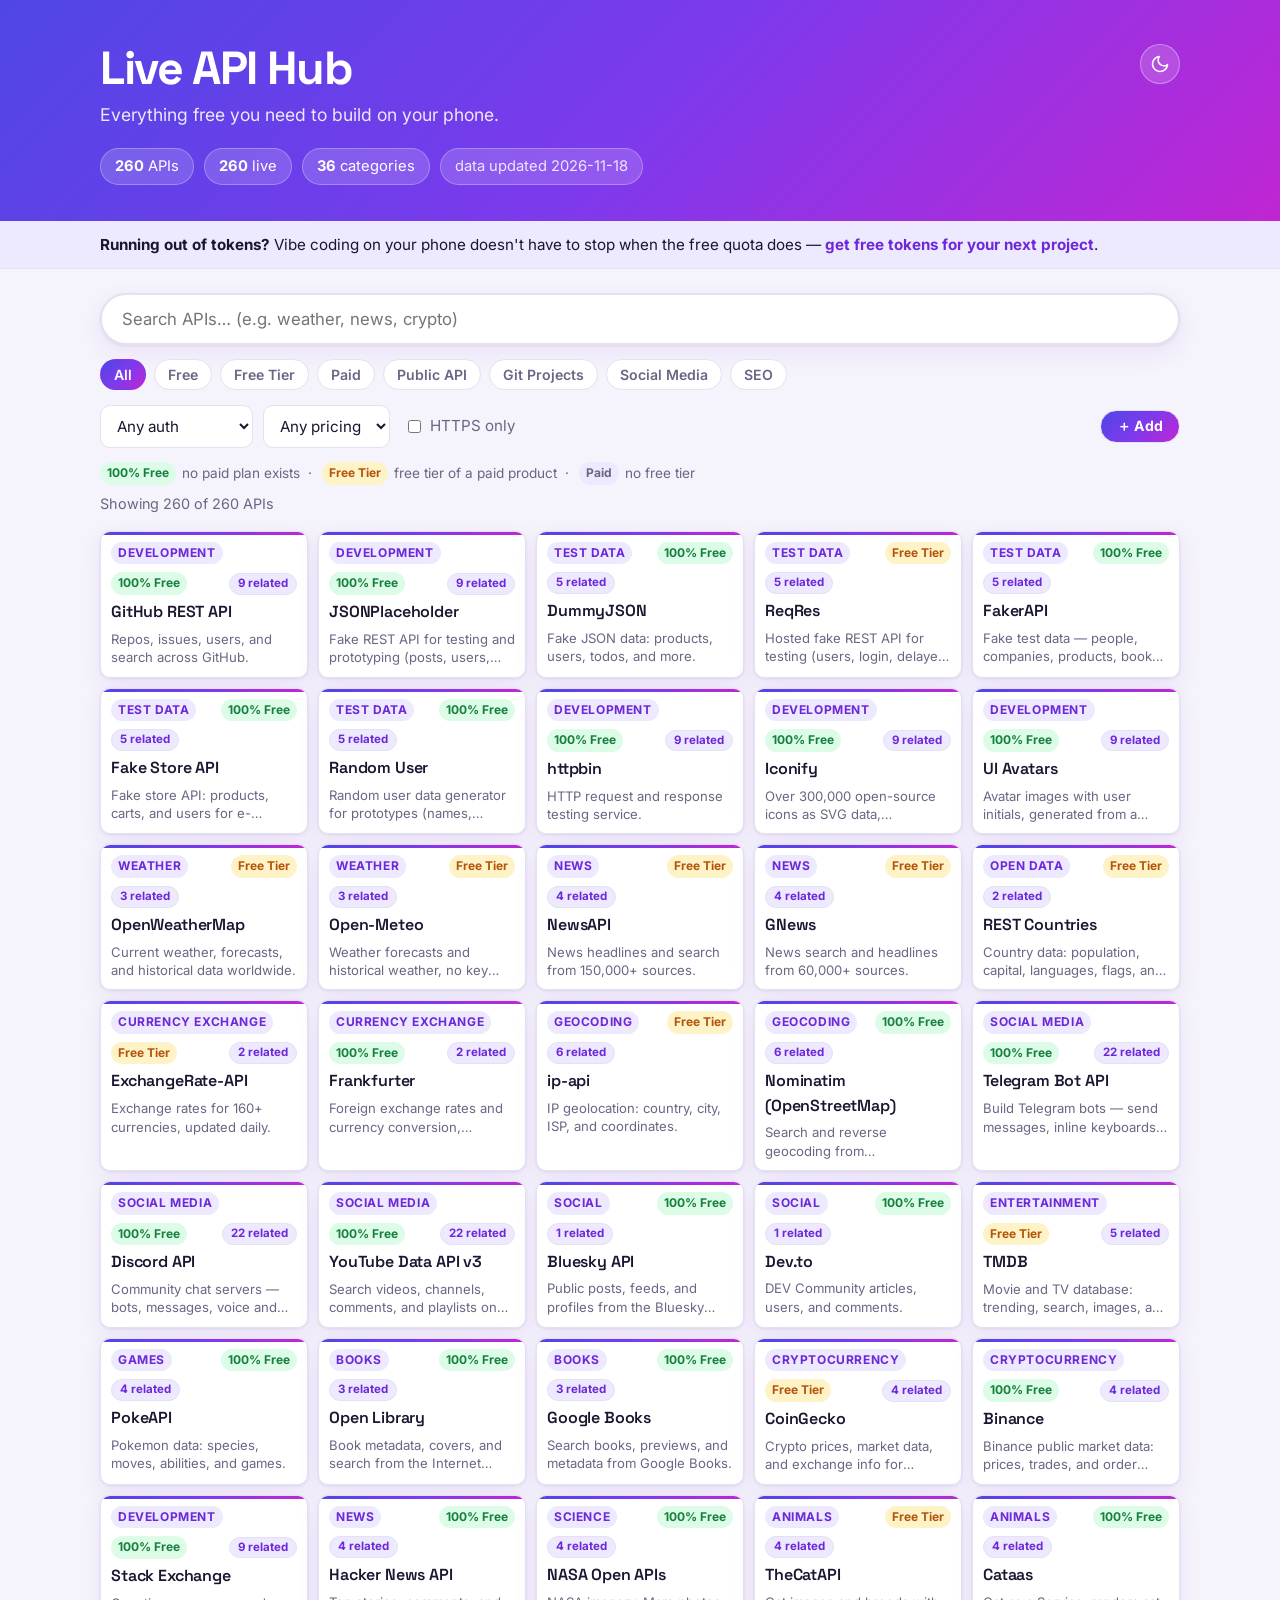
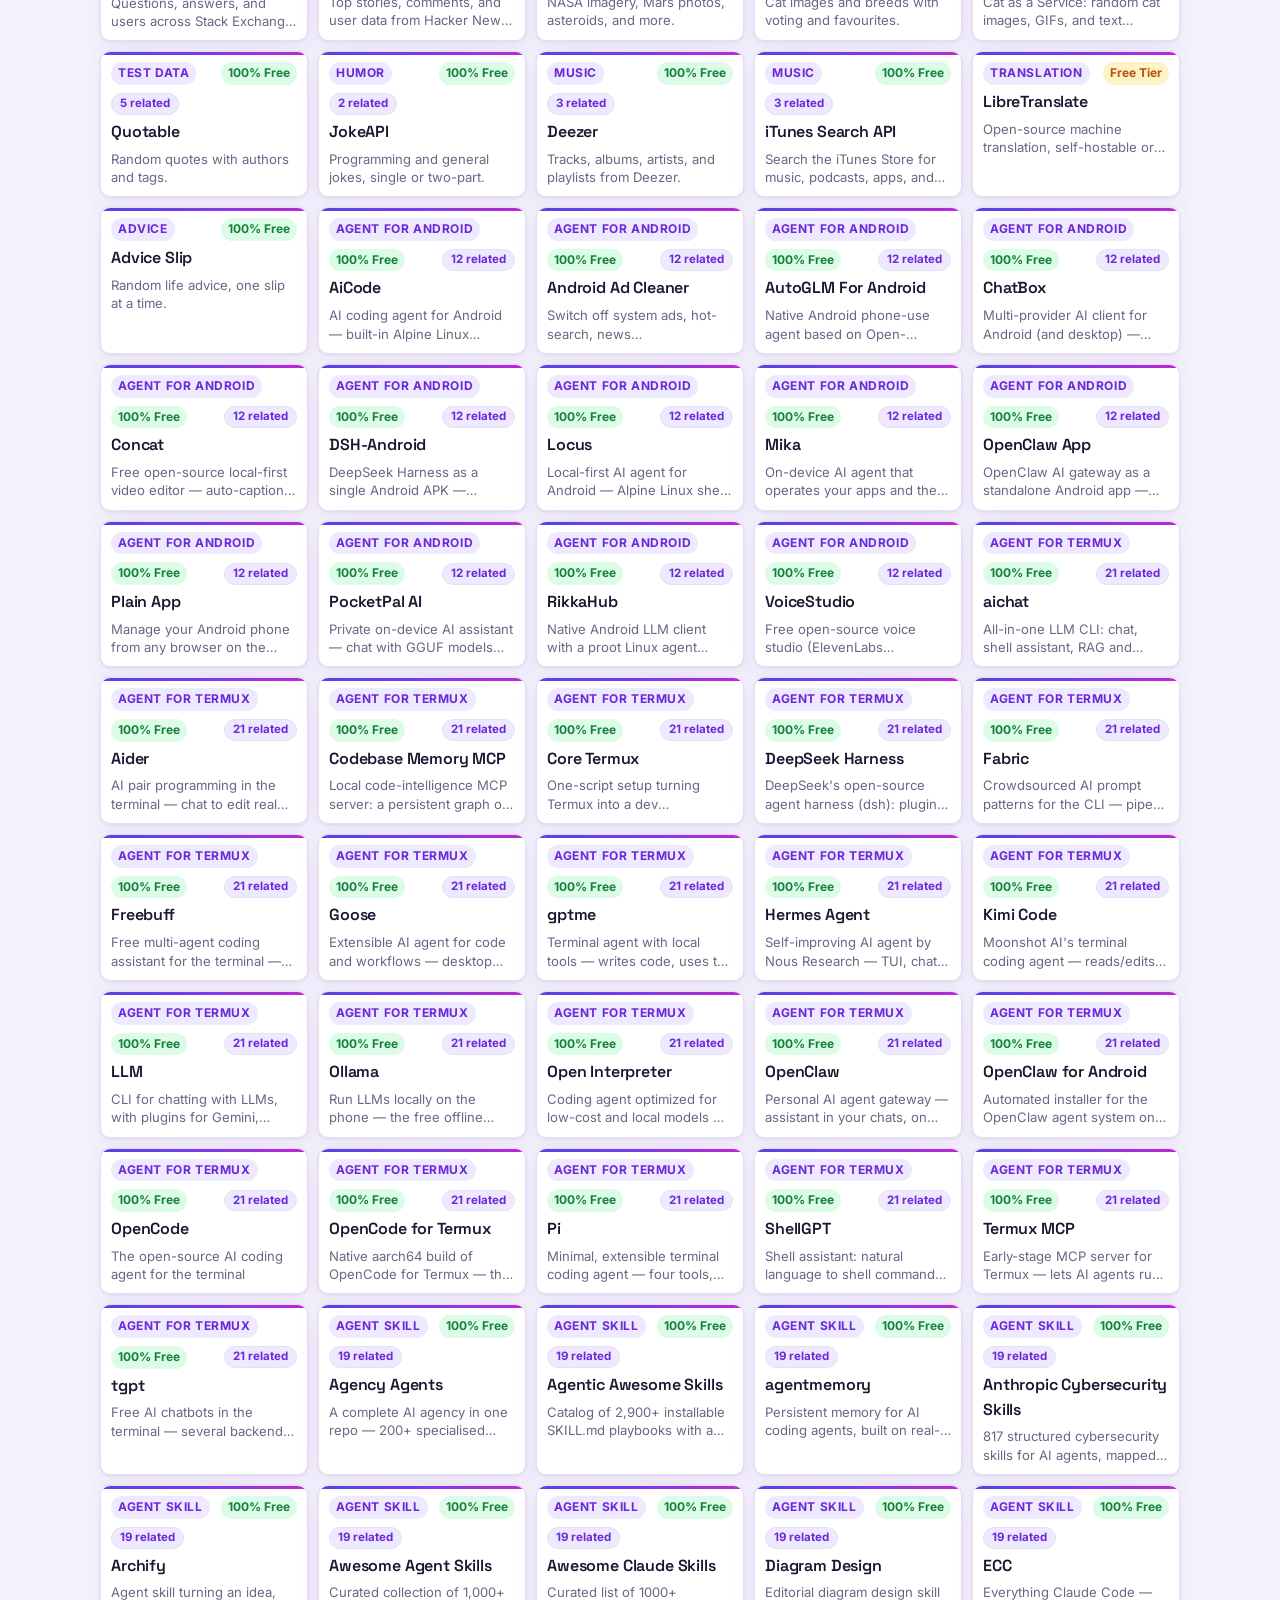
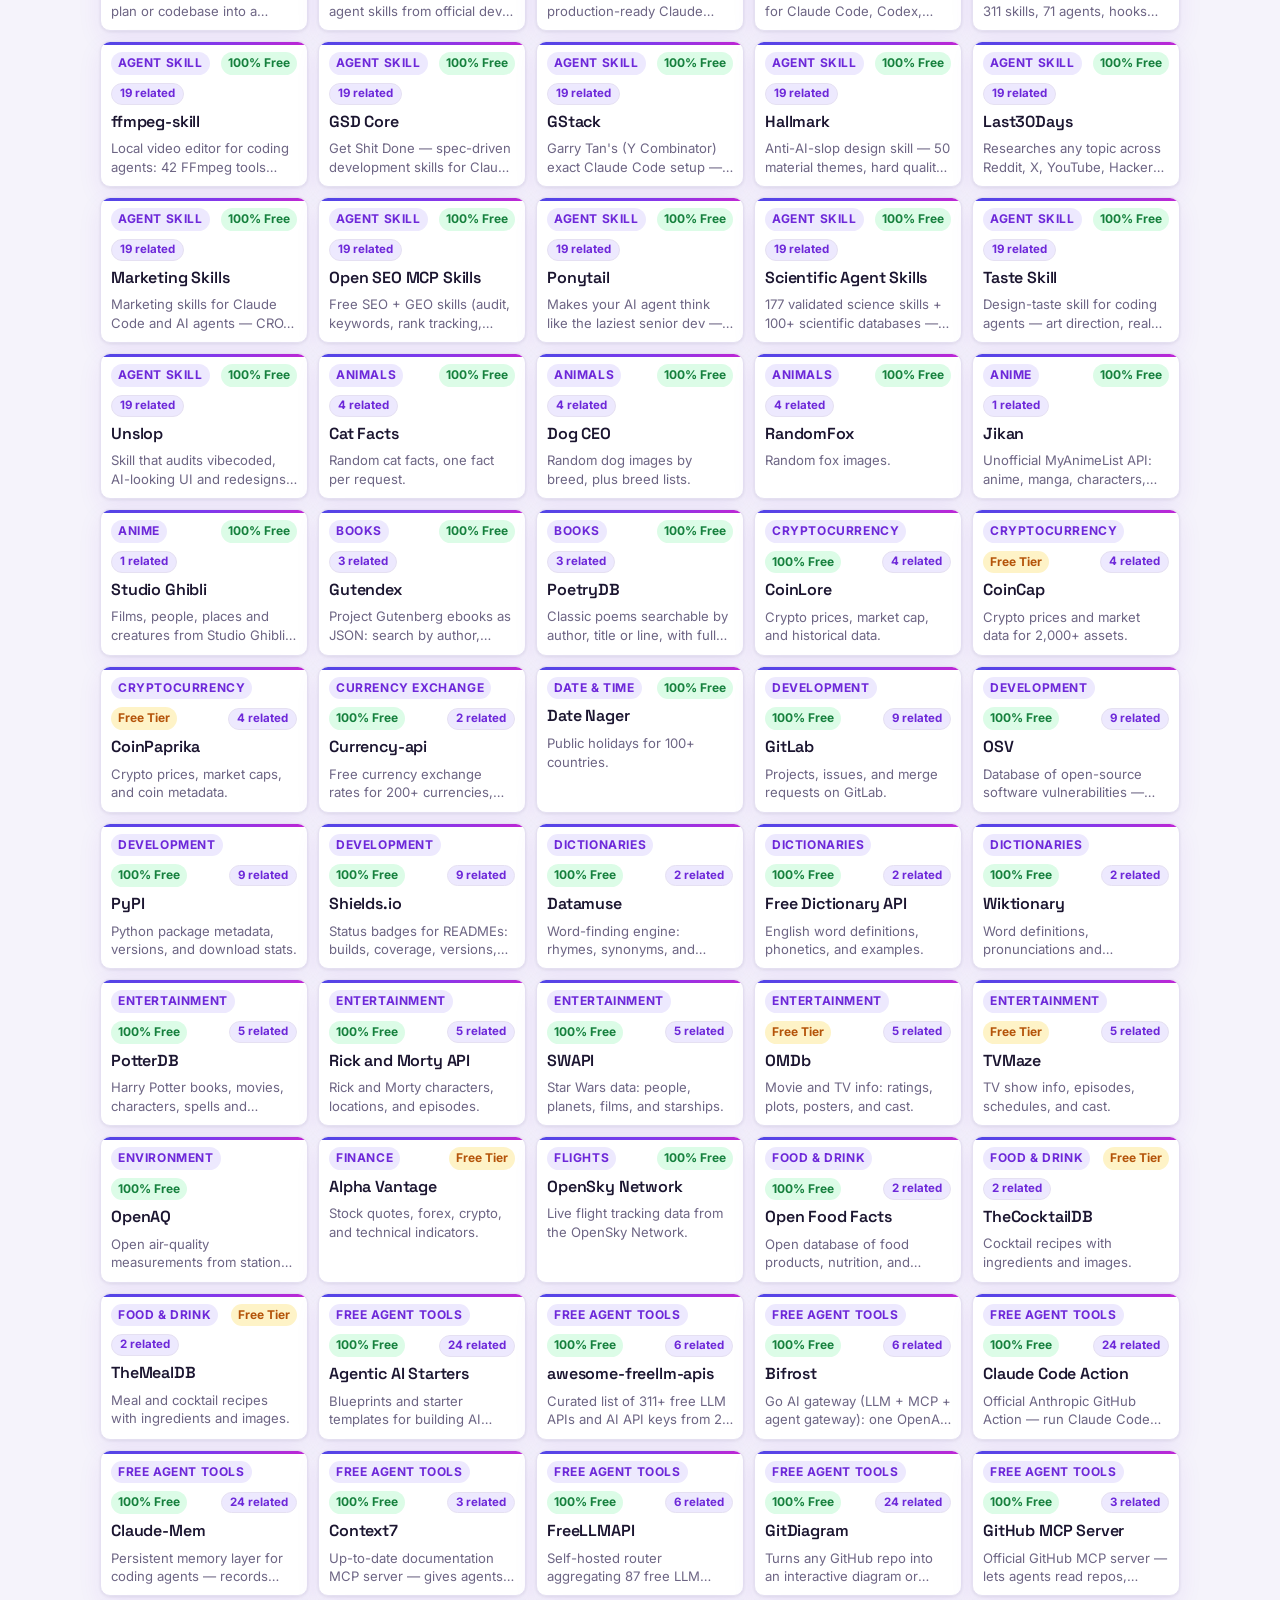
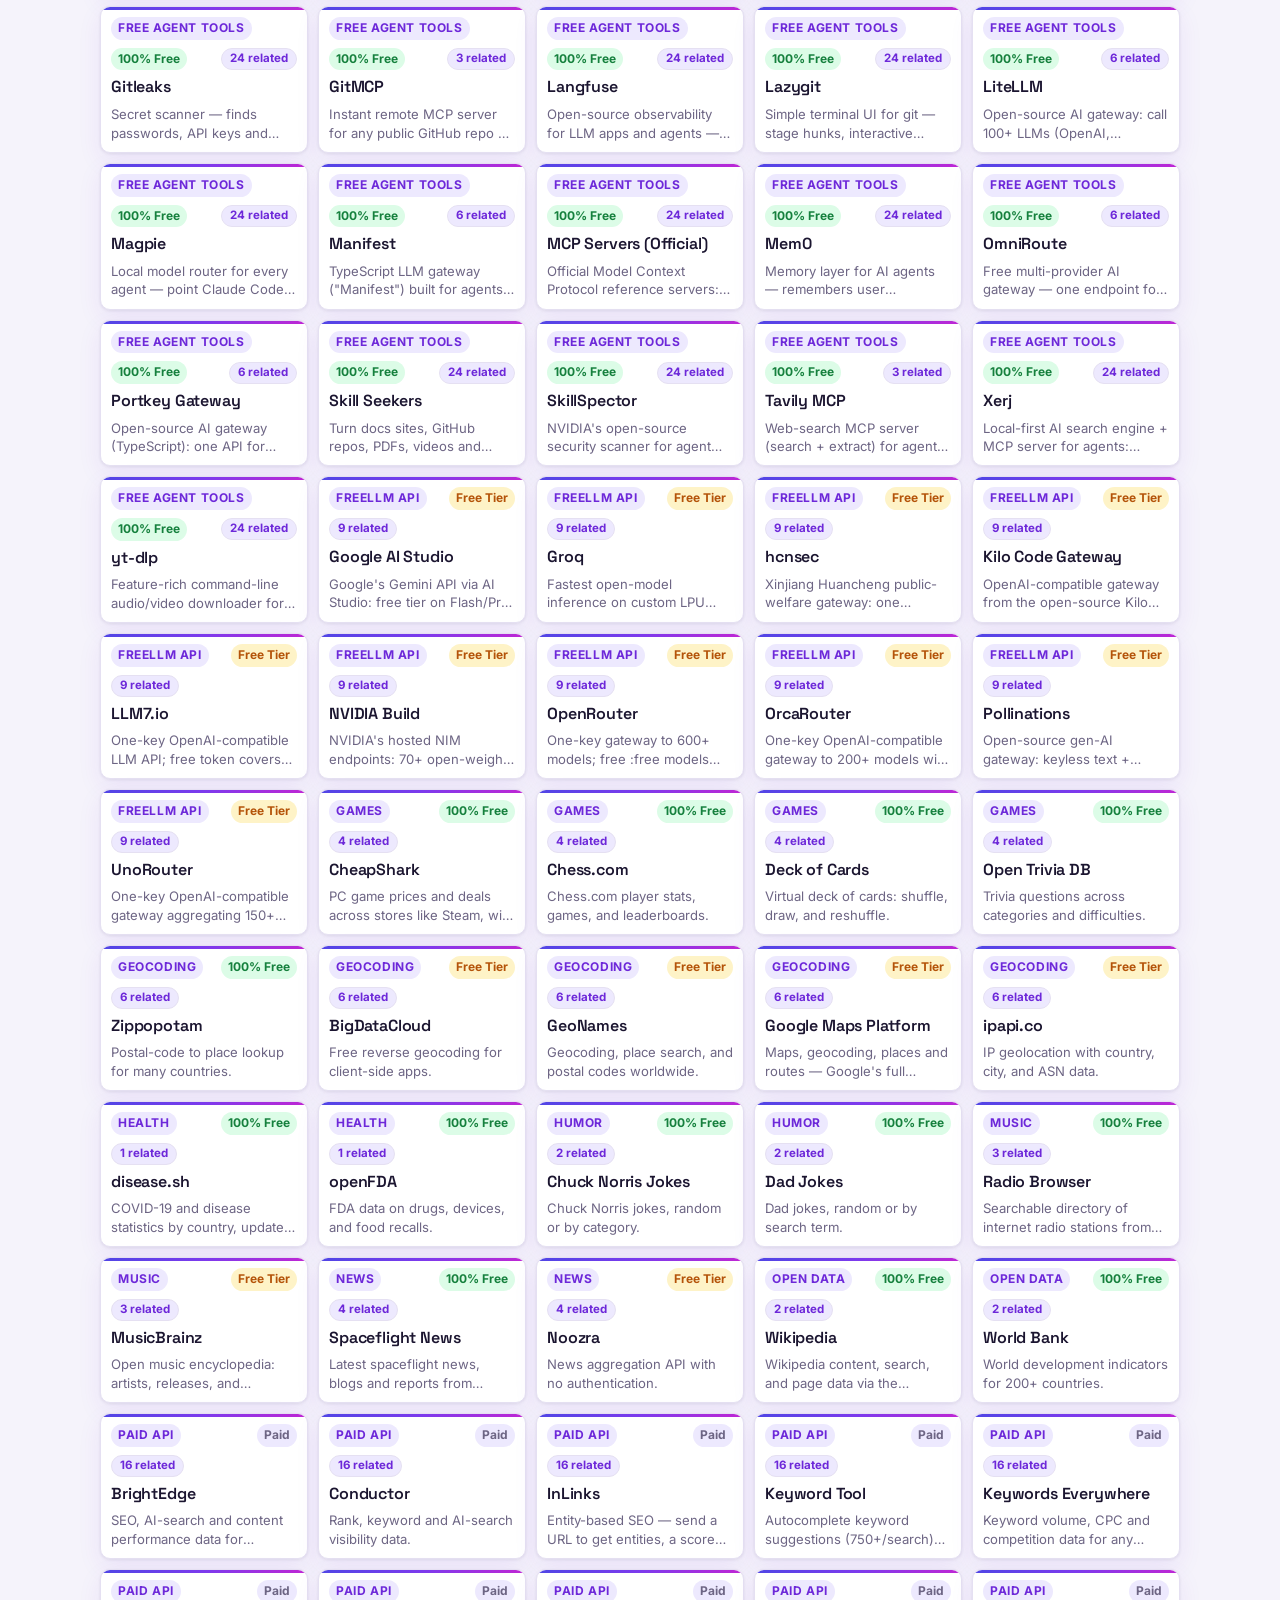
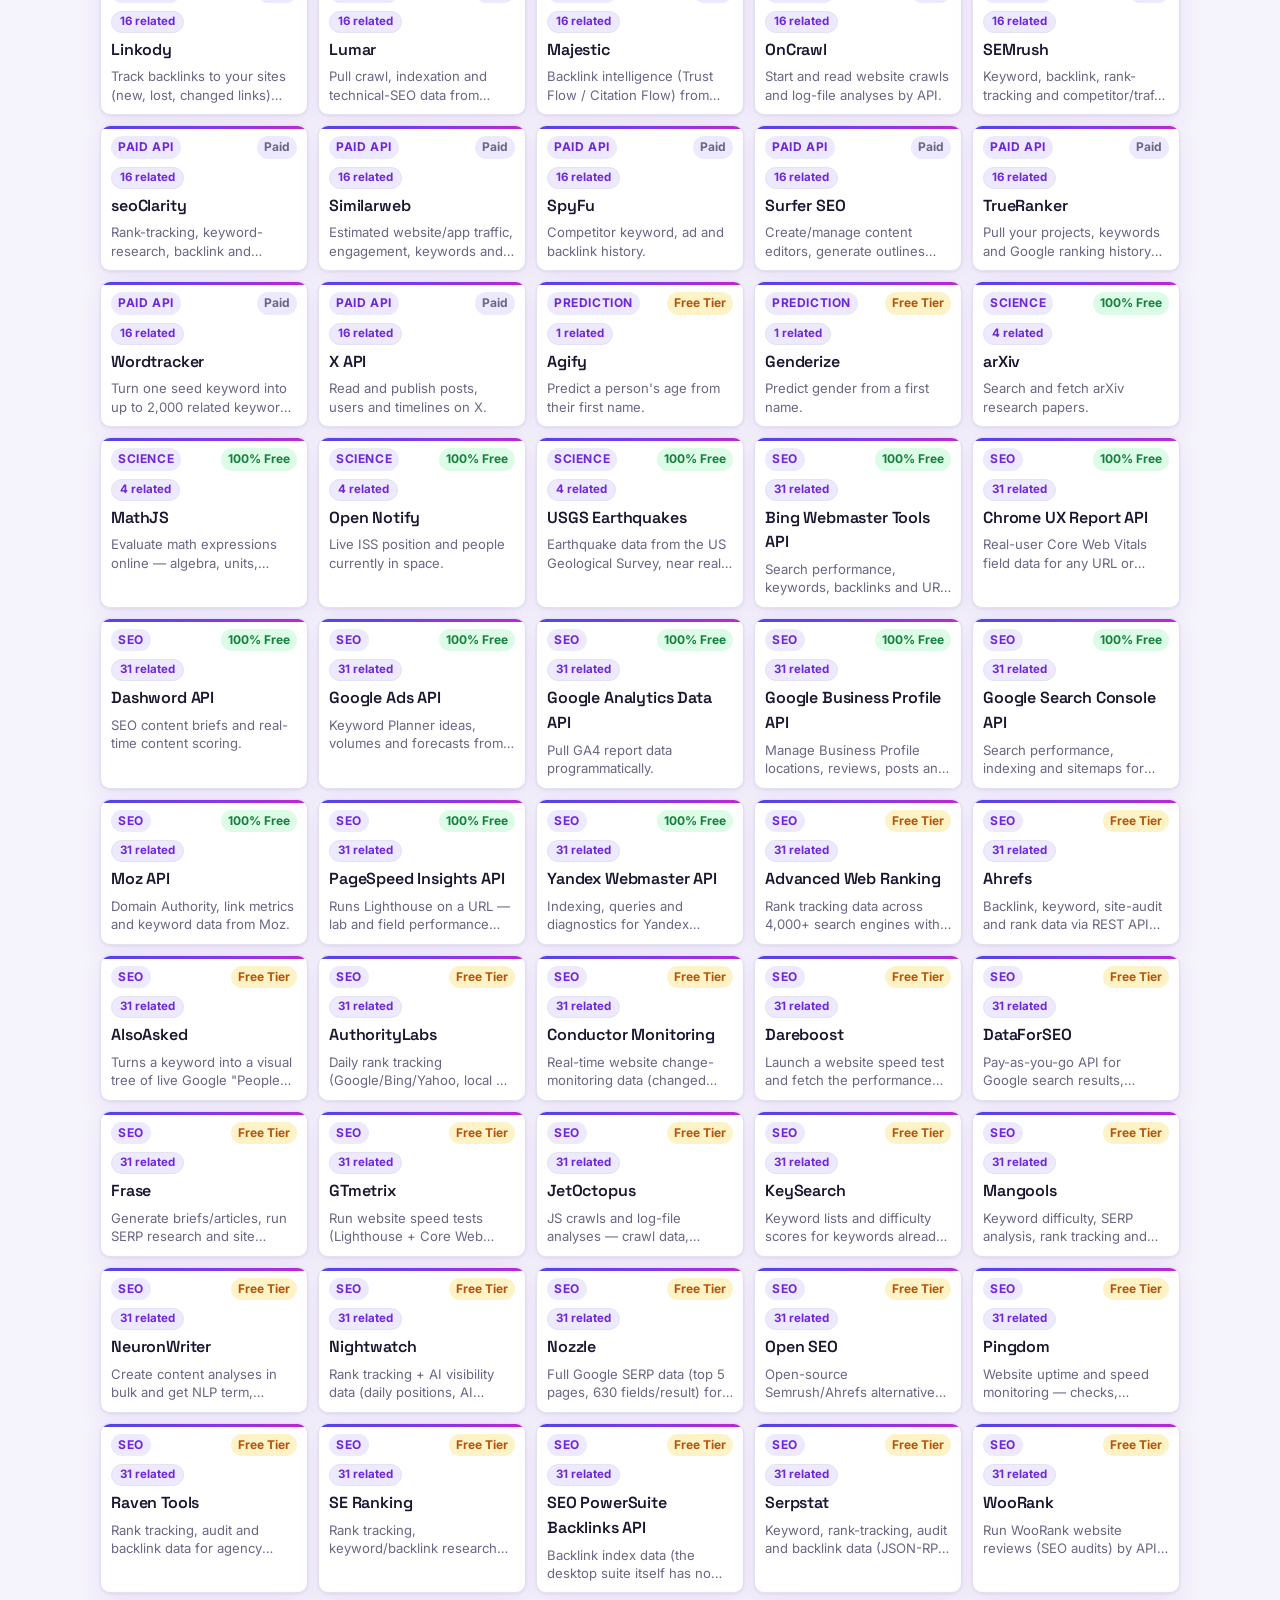
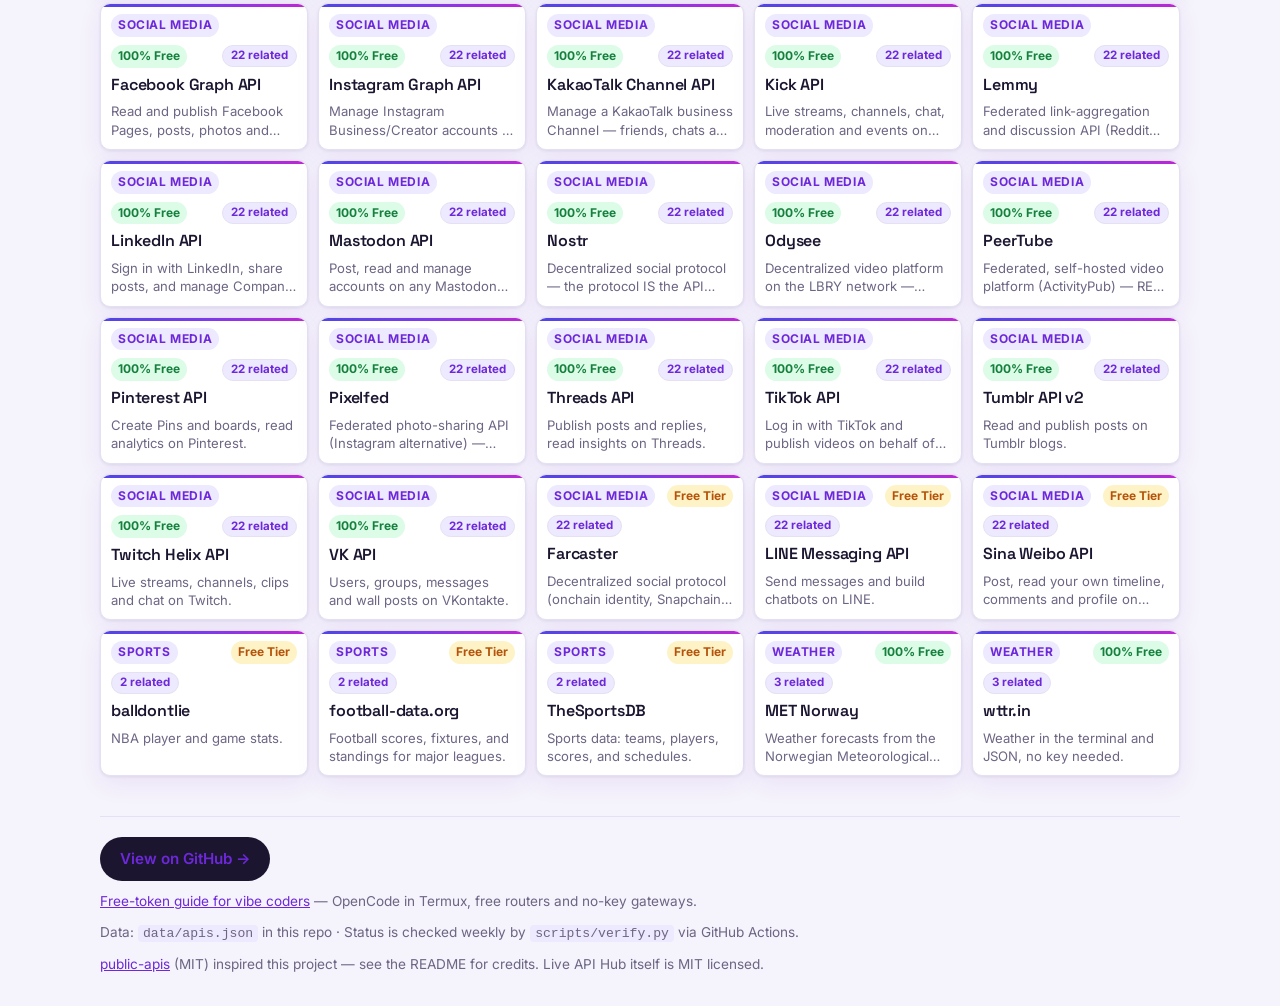
==== commit cd9ea6a4: "Add free-token guide + homepage token strip (vibe-coder traffic batch)" ====
--- a/site/index.html
+++ b/site/index.html
@@ -4,10 +4,10 @@
 <meta charset="utf-8">
 <meta name="viewport" content="width=device-width, initial-scale=1">
 <title>Live API Hub — Free APIs and Agent Tools, Verified</title>
-<meta name="description" content="Free APIs, mobile agents, agent skills, and free LLM gateways — all verified live and tagged by free tier, built for phone-first builders.">
+<meta name="description" content="Free APIs, mobile agents, agent skills, and free LLM gateways — all verified live and tagged by free tier, built for phone-first builders. Vibe coders: get free tokens for your next project.">
 <link rel="icon" href="data:image/svg+xml,<svg xmlns='http://www.w3.org/2000/svg' viewBox='0 0 64 64'><defs><linearGradient id='g' x1='0' y1='0' x2='1' y2='1'><stop offset='0' stop-color='%236d28d9'/><stop offset='1' stop-color='%23d946ef'/></linearGradient></defs><rect width='64' height='64' rx='14' fill='url(%23g)'/><text x='32' y='45' font-family='Arial,sans-serif' font-size='36' font-weight='700' fill='white' text-anchor='middle'>L</text></svg>">
 <meta property="og:title" content="Live API Hub — Free APIs and Agent Tools, Verified">
-<meta property="og:description" content="260 entries across 36 categories: free APIs, mobile agents, agent skills, and free LLM gateways — all verified live and tagged by free tier.">
+<meta property="og:description" content="260 entries across 36 categories: free APIs, mobile agents, agent skills, and free LLM gateways — all verified live and tagged by free tier. Plus a free-token guide for vibe coders.">
 <meta property="og:type" content="website">
 <meta property="og:url" content="https://dmdot714-cmd.github.io/Live-api-hub/">
 <meta name="twitter:card" content="summary">
@@ -59,6 +59,12 @@
   </div>
 </header>
 
+<section class="token-strip" aria-label="Free-token guide">
+  <div class="wrap">
+    <p><strong>Running out of tokens?</strong> Vibe coding on your phone doesn't have to stop when the free quota does — <a href="guide-free-tokens.html">get free tokens for your next project</a>.</p>
+  </div>
+</section>
+
 <main class="wrap">
   <section class="controls" aria-label="Search and filter">
     <input id="search" type="search" placeholder="Search APIs… (e.g. weather, news, crypto)" autocomplete="off">
@@ -88,6 +94,7 @@
 
   <footer class="site-footer">
     <a class="github-btn" href="https://github.com/dmdot714-cmd/Live-api-hub" target="_blank" rel="noopener">View on GitHub &rarr;</a>
+    <p><a href="guide-free-tokens.html">Free-token guide for vibe coders</a> — OpenCode in Termux, free routers and no-key gateways.</p>
     <p>Data: <code>data/apis.json</code> in this repo · Status is checked weekly by <code>scripts/verify.py</code> via GitHub Actions.</p>
     <p><a href="https://github.com/public-apis/public-apis">public-apis</a> (MIT) inspired this project — see the README for credits. Live API Hub itself is MIT licensed.</p>
   </footer>
--- a/site/styles.css
+++ b/site/styles.css
@@ -906,3 +906,107 @@
   transition: opacity 0.15s, transform 0.15s;
 }
 .open-best-btn:hover { opacity: 0.9; transform: translateY(-1px); }
+
+/* Free-token strip (vibe-coder traffic batch): one-line banner under the hero */
+.token-strip {
+  background: var(--accent-soft);
+  border-bottom: 1px solid var(--border);
+  padding: 12px 0;
+}
+
+.token-strip p { margin: 0; font-size: 0.95rem; }
+.token-strip a { color: var(--accent); font-weight: 700; text-decoration: none; }
+.token-strip a:hover { text-decoration: underline; }
+
+/* Free-token guide page (guide-free-tokens.html) */
+.back-link { margin: 0 0 12px; font-size: 0.92rem; }
+.back-link a { color: rgba(255, 255, 255, 0.9); text-decoration: none; font-weight: 600; }
+.back-link a:hover { text-decoration: underline; }
+
+.guide { max-width: 760px; margin: 0 auto; padding: 24px 20px 8px; }
+
+.guide h2 {
+  font-family: var(--font-display);
+  font-size: 1.45rem;
+  letter-spacing: -0.02em;
+  margin: 28px 0 10px;
+}
+
+.guide h3 { font-size: 1.05rem; margin: 20px 0 6px; }
+.guide p { margin: 0 0 10px; }
+.guide a { color: var(--accent); font-weight: 600; text-decoration: none; }
+.guide a:hover { text-decoration: underline; }
+
+.guide code {
+  font-family: ui-monospace, SFMono-Regular, Menlo, monospace;
+  background: var(--accent-soft);
+  border-radius: 4px;
+  padding: 1px 5px;
+  font-size: 0.85em;
+}
+
+.guide pre {
+  background: var(--bg);
+  border: 1px solid var(--border);
+  border-radius: 10px;
+  padding: 12px 14px;
+  overflow-x: auto;
+  font-size: 0.85rem;
+  line-height: 1.5;
+  margin: 8px 0 12px;
+}
+
+.guide pre code { background: none; padding: 0; font-size: inherit; }
+
+.guide .path {
+  background: var(--surface);
+  border: 1px solid var(--border);
+  border-radius: var(--radius);
+  padding: 16px 18px;
+  margin: 18px 0;
+  box-shadow: var(--shadow);
+}
+
+.guide .path h2 { margin-top: 0; }
+
+.guide .callout {
+  border: 1px solid var(--border);
+  border-left: 4px solid var(--accent);
+  border-radius: 10px;
+  padding: 10px 14px;
+  background: var(--accent-soft);
+  font-size: 0.9rem;
+  margin: 12px 0;
+}
+
+.guide .callout p { margin: 0; }
+
+.guide .table-wrap { overflow-x: auto; margin: 12px 0; }
+
+.guide table {
+  border-collapse: collapse;
+  width: 100%;
+  min-width: 520px;
+  font-size: 0.85rem;
+}
+
+.guide th,
+.guide td {
+  border: 1px solid var(--border);
+  padding: 8px 10px;
+  text-align: left;
+  vertical-align: top;
+}
+
+.guide th { background: var(--accent-soft); font-weight: 700; }
+
+.guide .path-list,
+.guide .app-list { margin: 10px 0; padding-left: 22px; }
+.guide .path-list li,
+.guide .app-list li { margin-bottom: 8px; }
+
+@media (max-width: 640px) {
+  .guide { padding: 20px 16px 8px; }
+  .guide h2 { font-size: 1.3rem; }
+  .guide .path { padding: 14px; }
+}
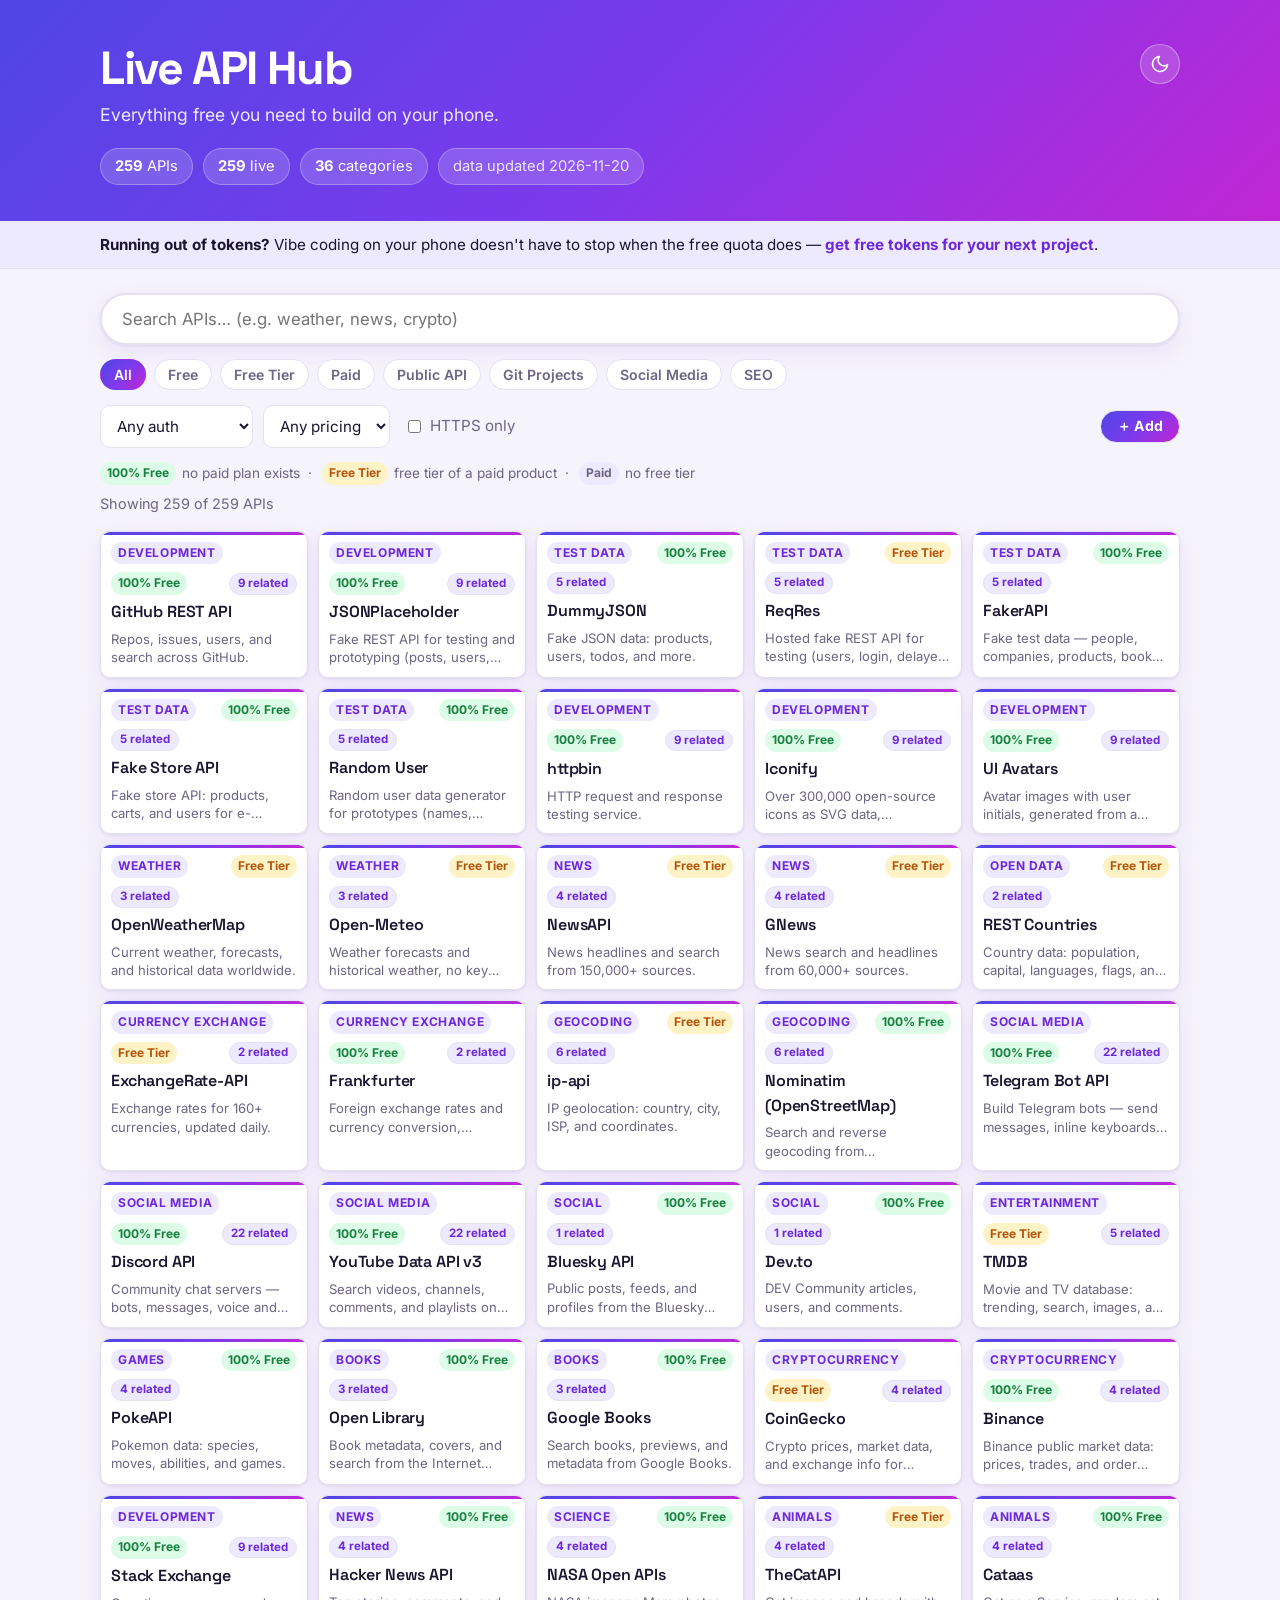
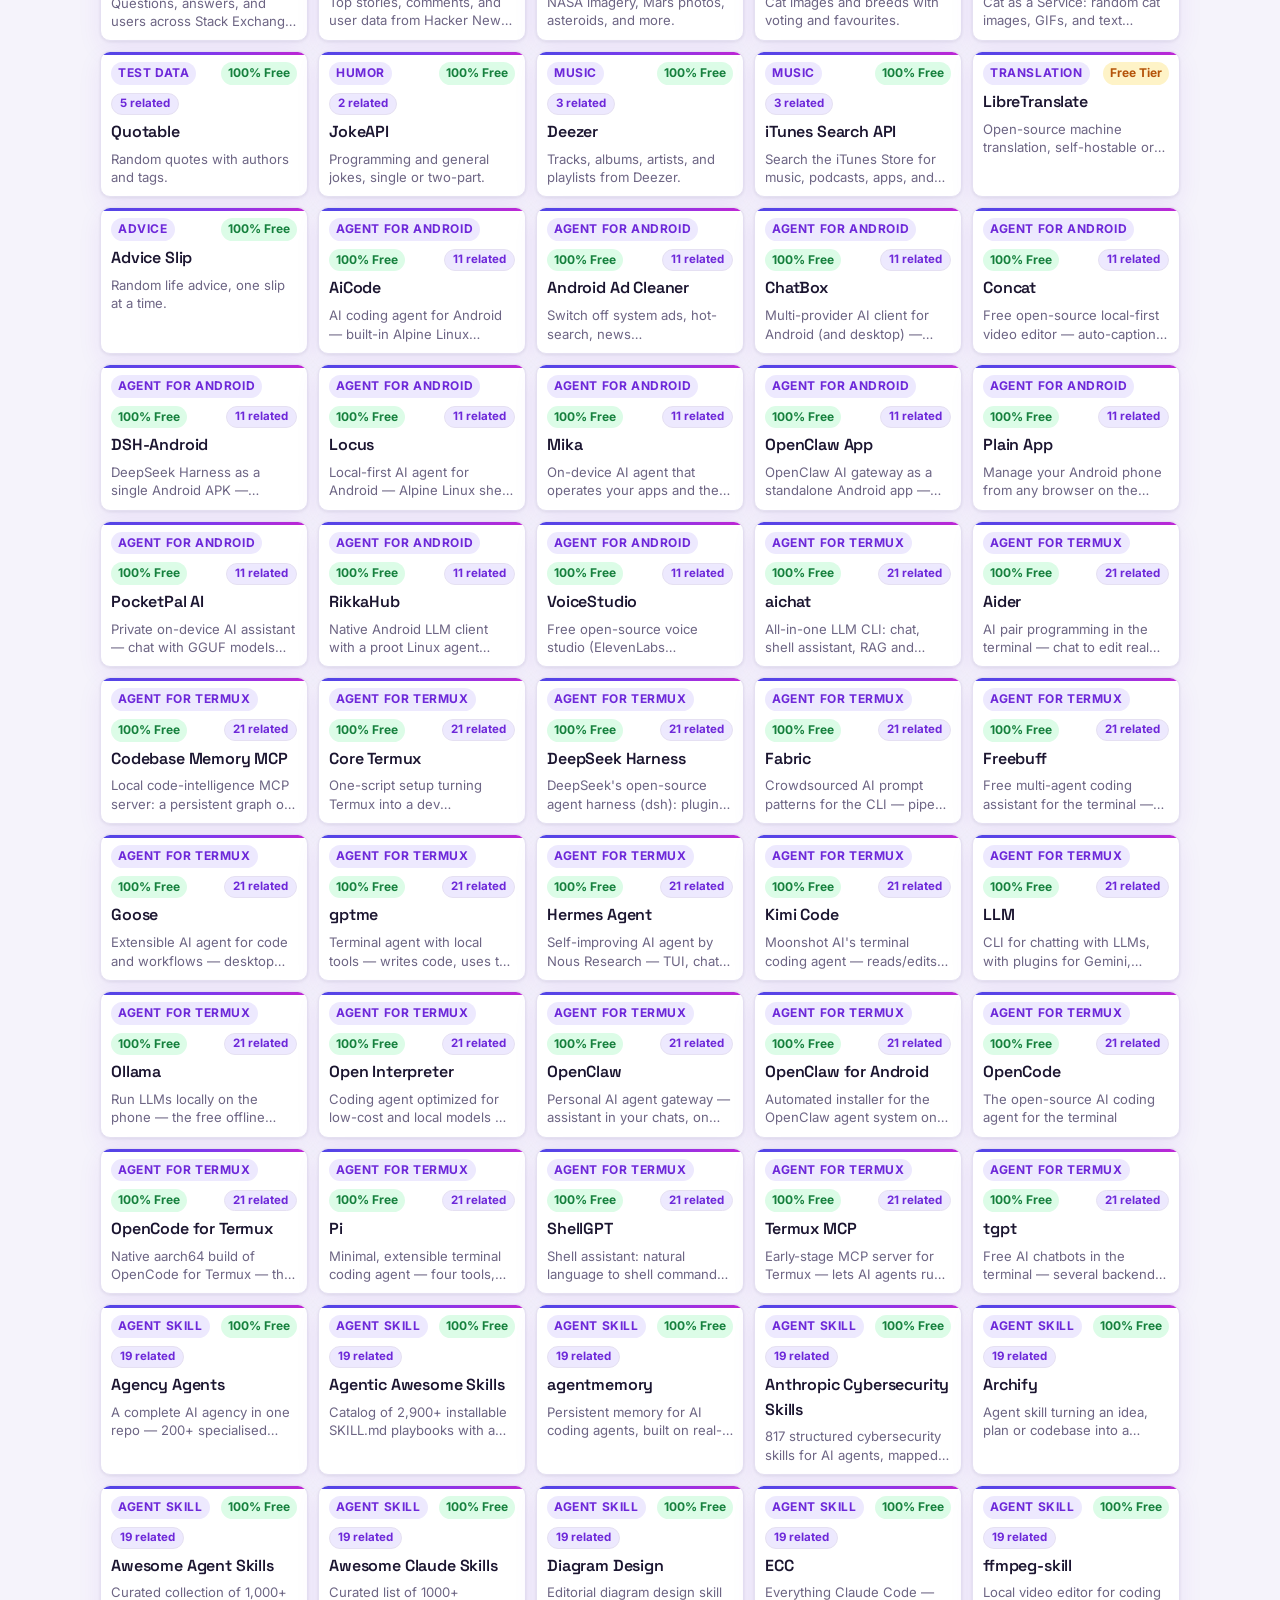
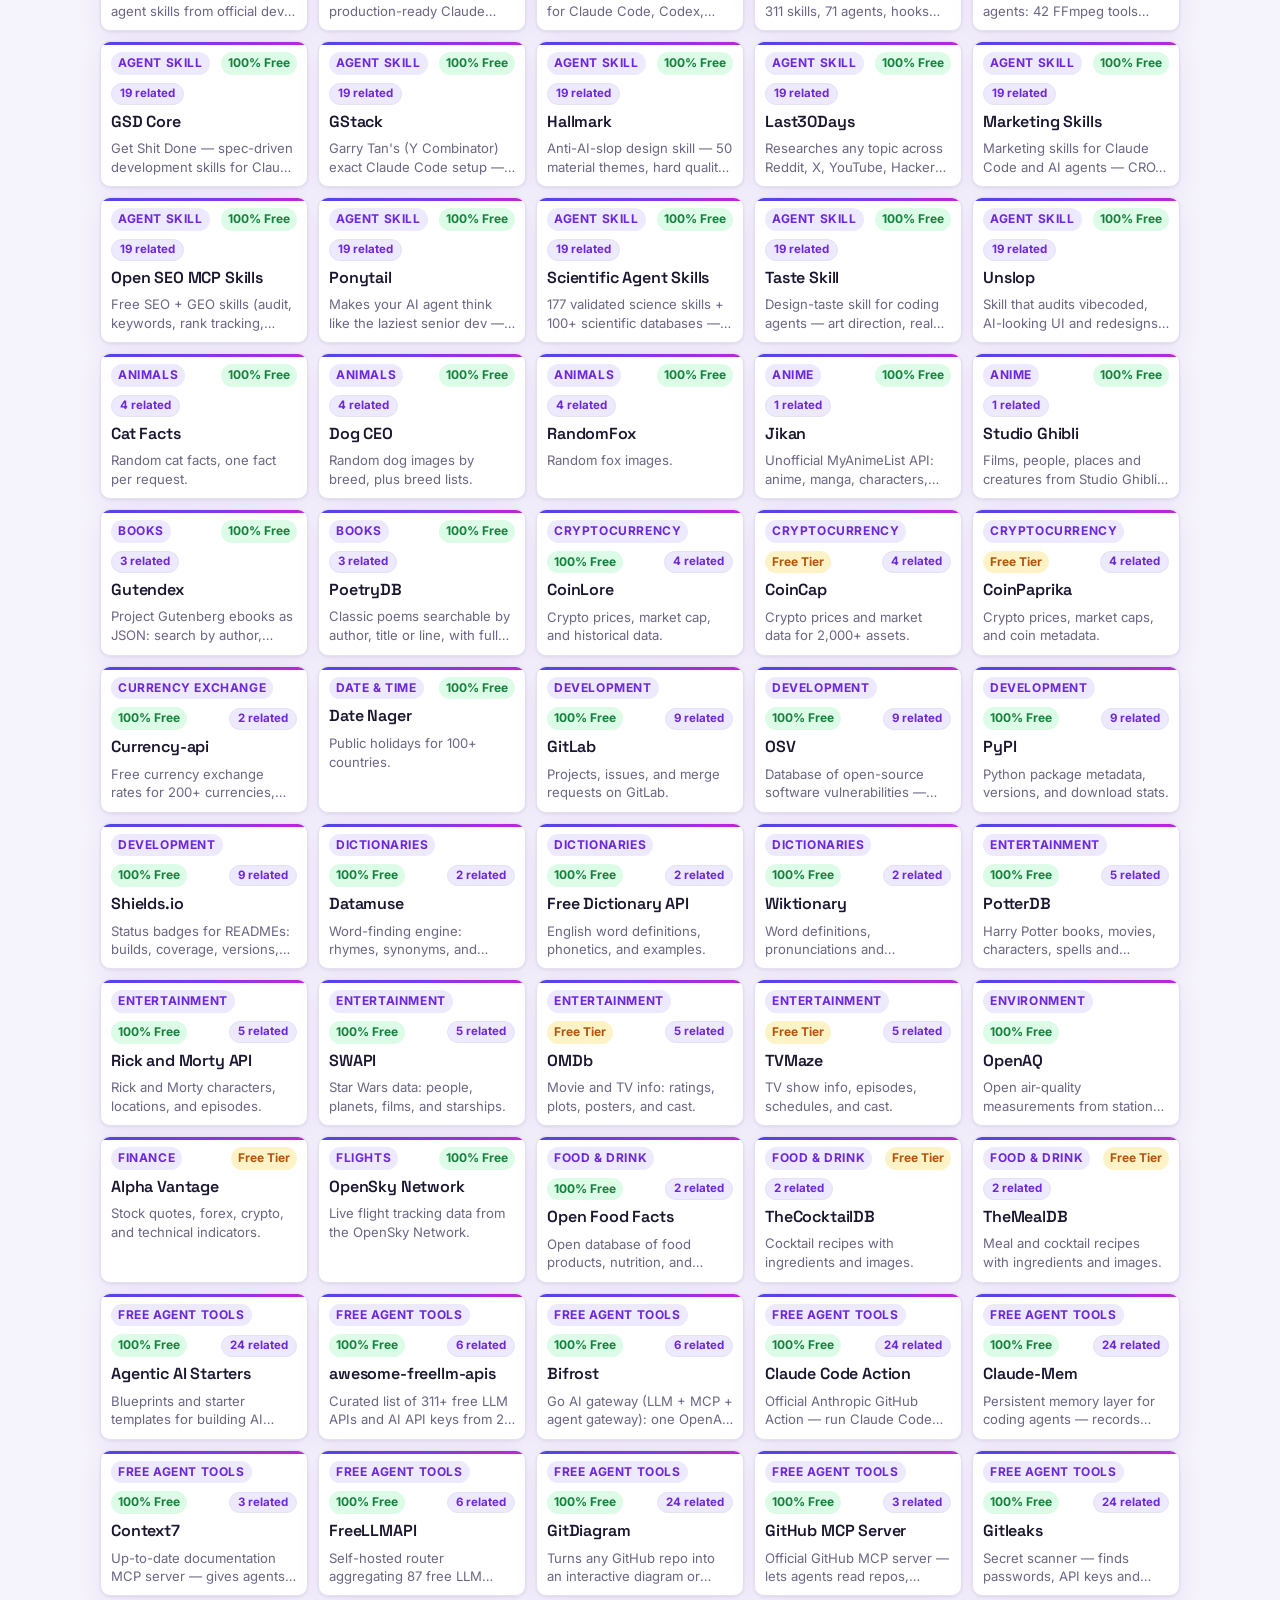
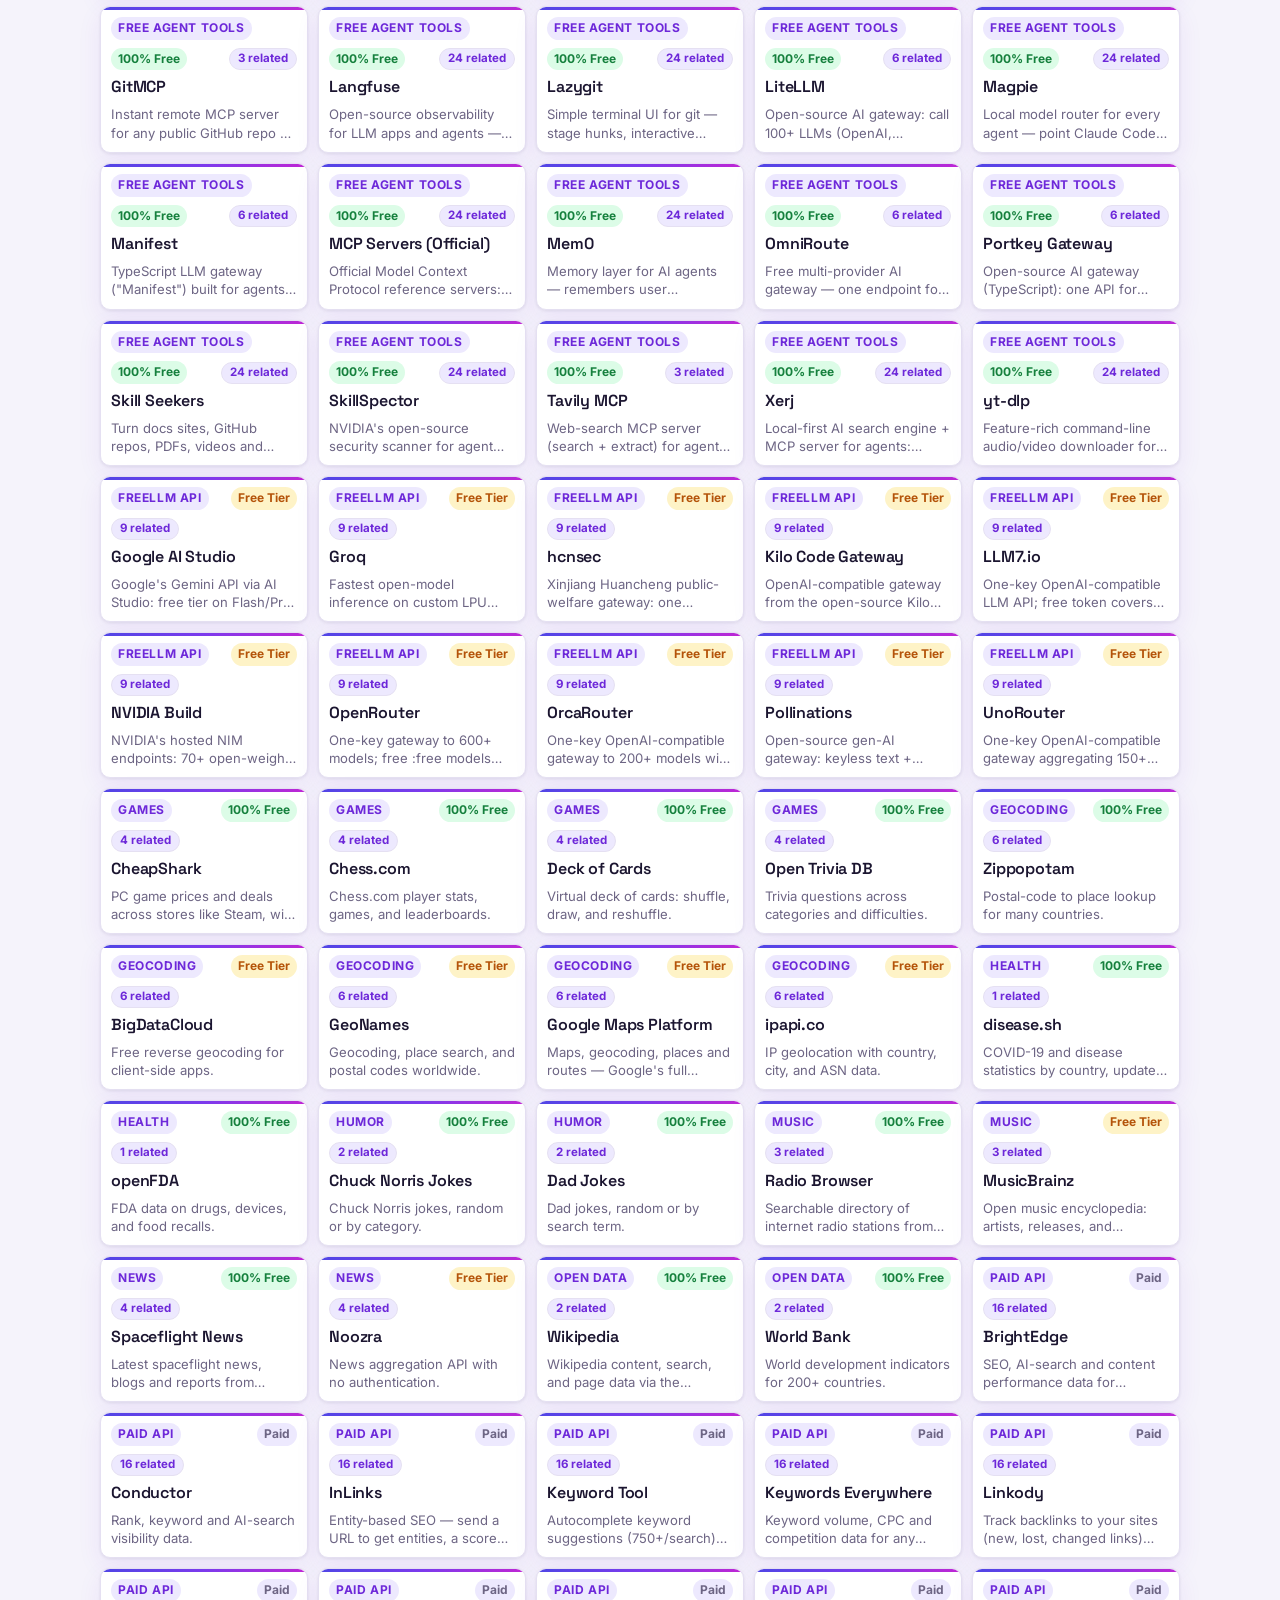
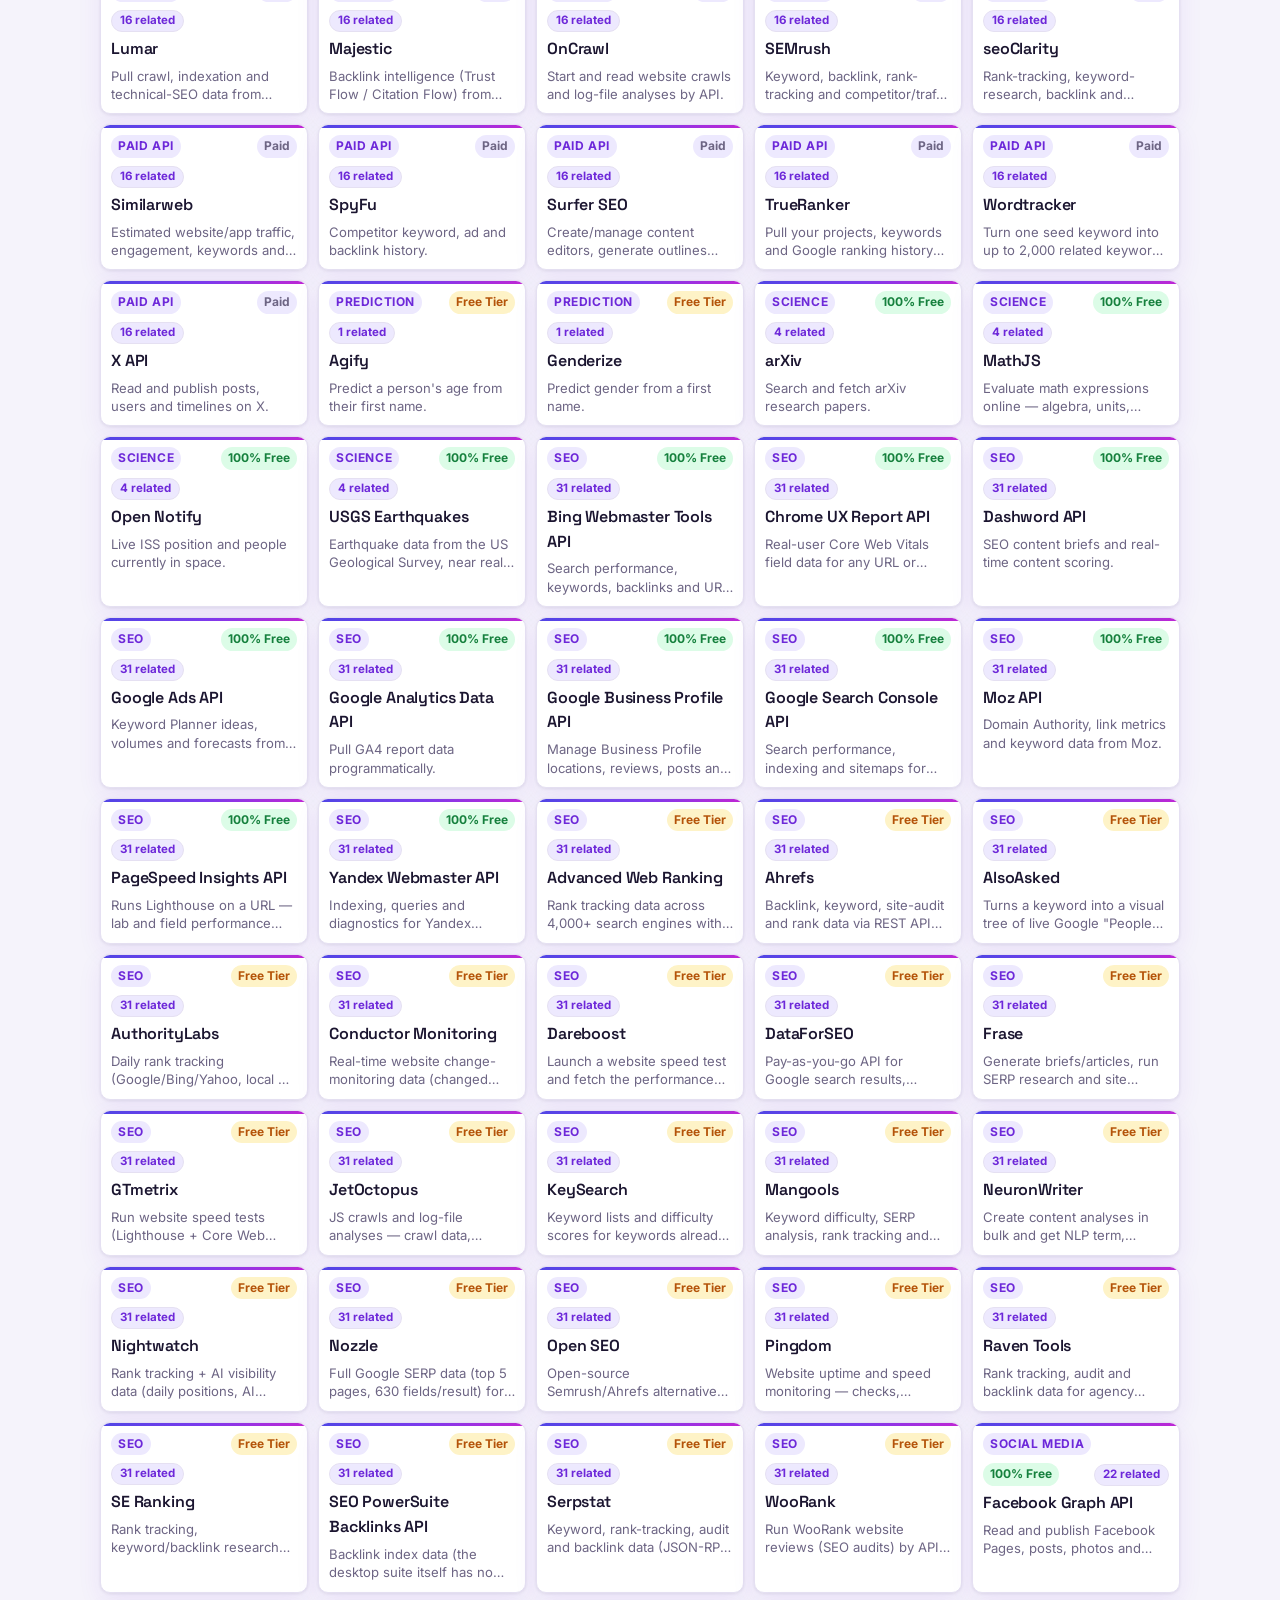
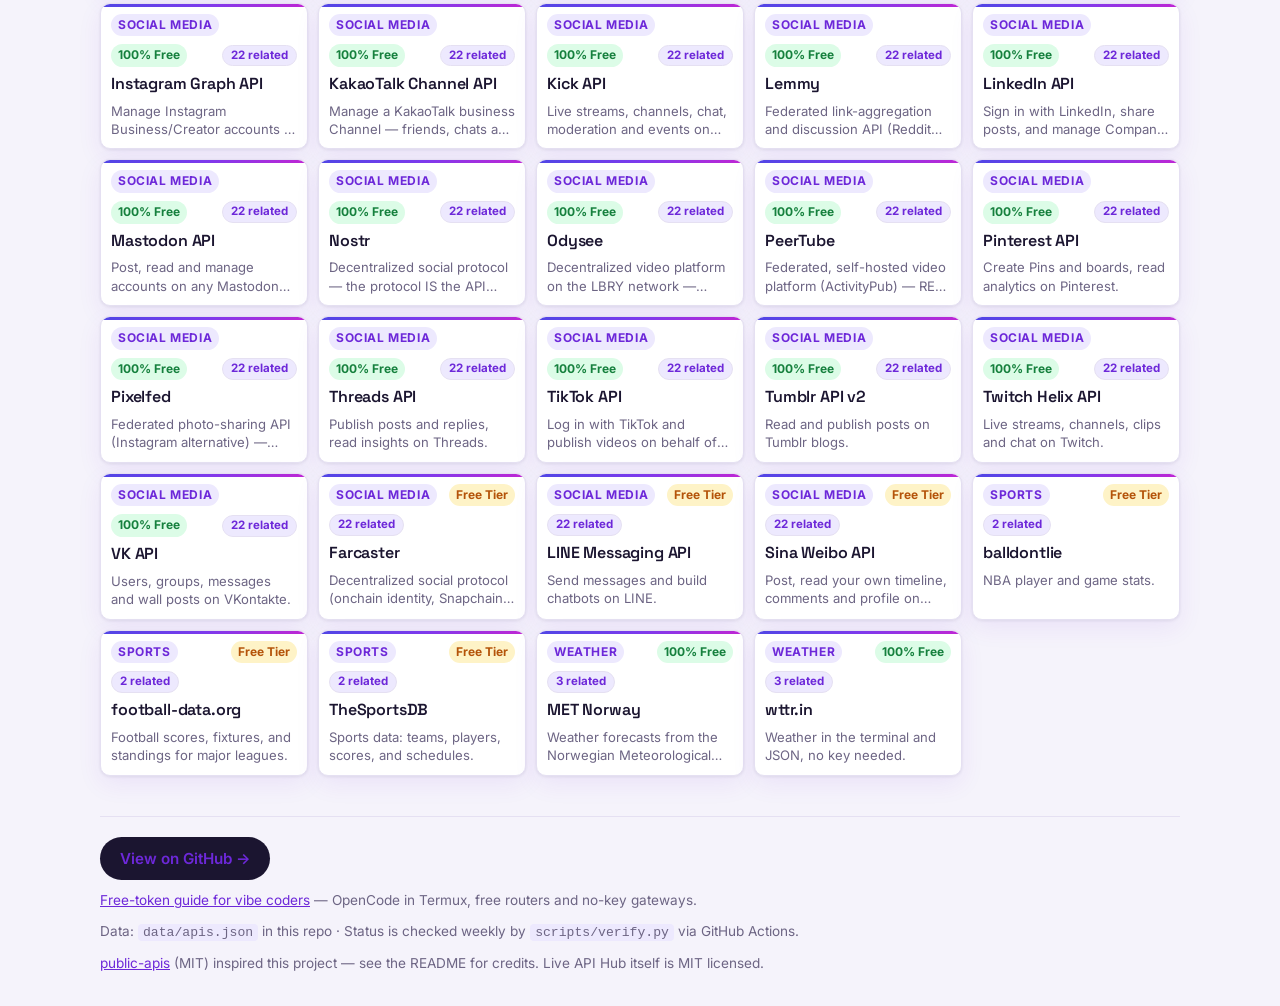
==== commit a2868141: "Remove AutoGLM For Android, repo gone (v0.6.10)" ====
--- a/site/index.html
+++ b/site/index.html
@@ -7,7 +7,7 @@
 <meta name="description" content="Free APIs, mobile agents, agent skills, and free LLM gateways — all verified live and tagged by free tier, built for phone-first builders. Vibe coders: get free tokens for your next project.">
 <link rel="icon" href="data:image/svg+xml,<svg xmlns='http://www.w3.org/2000/svg' viewBox='0 0 64 64'><defs><linearGradient id='g' x1='0' y1='0' x2='1' y2='1'><stop offset='0' stop-color='%236d28d9'/><stop offset='1' stop-color='%23d946ef'/></linearGradient></defs><rect width='64' height='64' rx='14' fill='url(%23g)'/><text x='32' y='45' font-family='Arial,sans-serif' font-size='36' font-weight='700' fill='white' text-anchor='middle'>L</text></svg>">
 <meta property="og:title" content="Live API Hub — Free APIs and Agent Tools, Verified">
-<meta property="og:description" content="260 entries across 36 categories: free APIs, mobile agents, agent skills, and free LLM gateways — all verified live and tagged by free tier. Plus a free-token guide for vibe coders.">
+<meta property="og:description" content="259 entries across 36 categories: free APIs, mobile agents, agent skills, and free LLM gateways — all verified live and tagged by free tier. Plus a free-token guide for vibe coders.">
 <meta property="og:type" content="website">
 <meta property="og:url" content="https://dmdot714-cmd.github.io/Live-api-hub/">
 <meta name="twitter:card" content="summary">
@@ -24,7 +24,7 @@
     {
       "@type": "Dataset",
       "name": "Live API Hub directory",
-      "description": "A verified directory of 260 free public APIs, mobile agents, agent skills, and free LLM gateways across 36 categories. Every entry is link-checked live and tagged by free tier (178 fully free, 65 freemium, 17 paid).",
+      "description": "A verified directory of 259 free public APIs, mobile agents, agent skills, and free LLM gateways across 36 categories. Every entry is link-checked live and tagged by free tier (177 fully free, 65 freemium, 17 paid).",
       "url": "https://dmdot714-cmd.github.io/Live-api-hub/",
       "license": "https://github.com/dmdot714-cmd/Live-api-hub/blob/main/LICENSE",
       "distribution": {
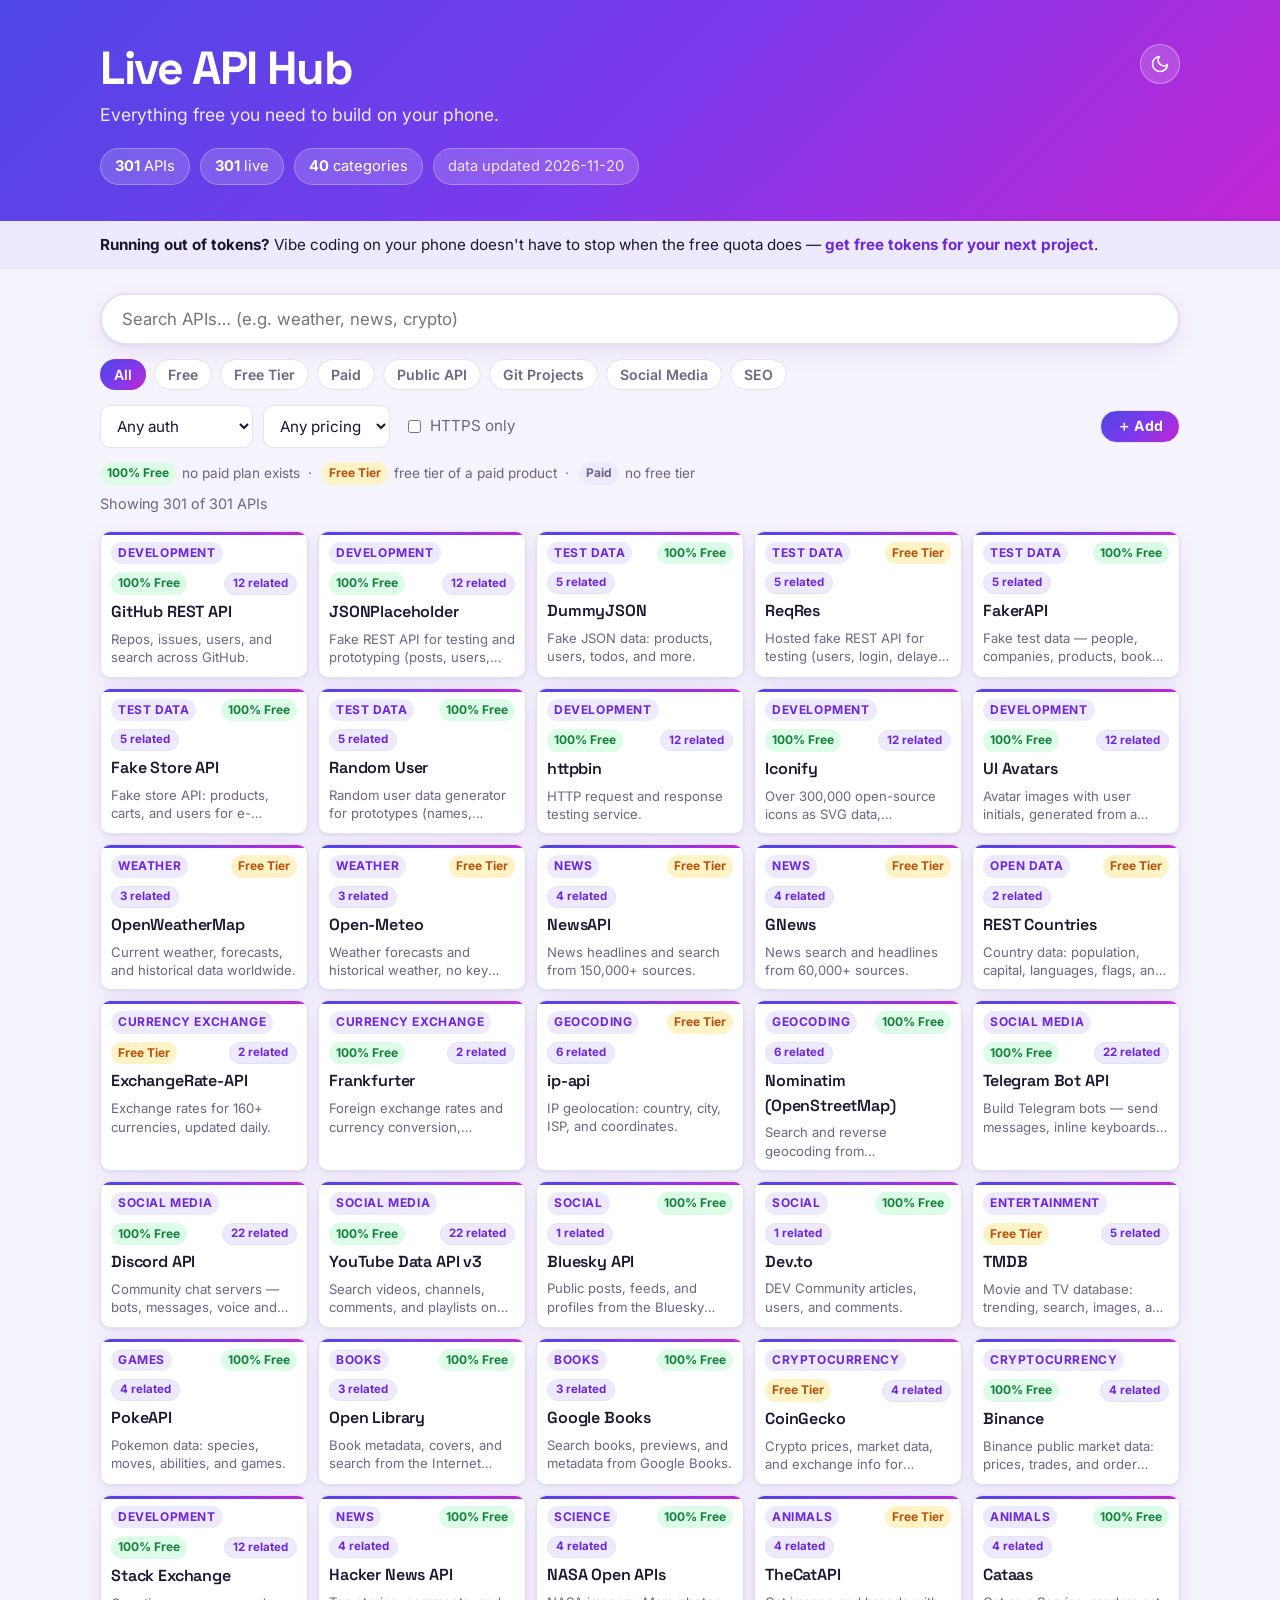
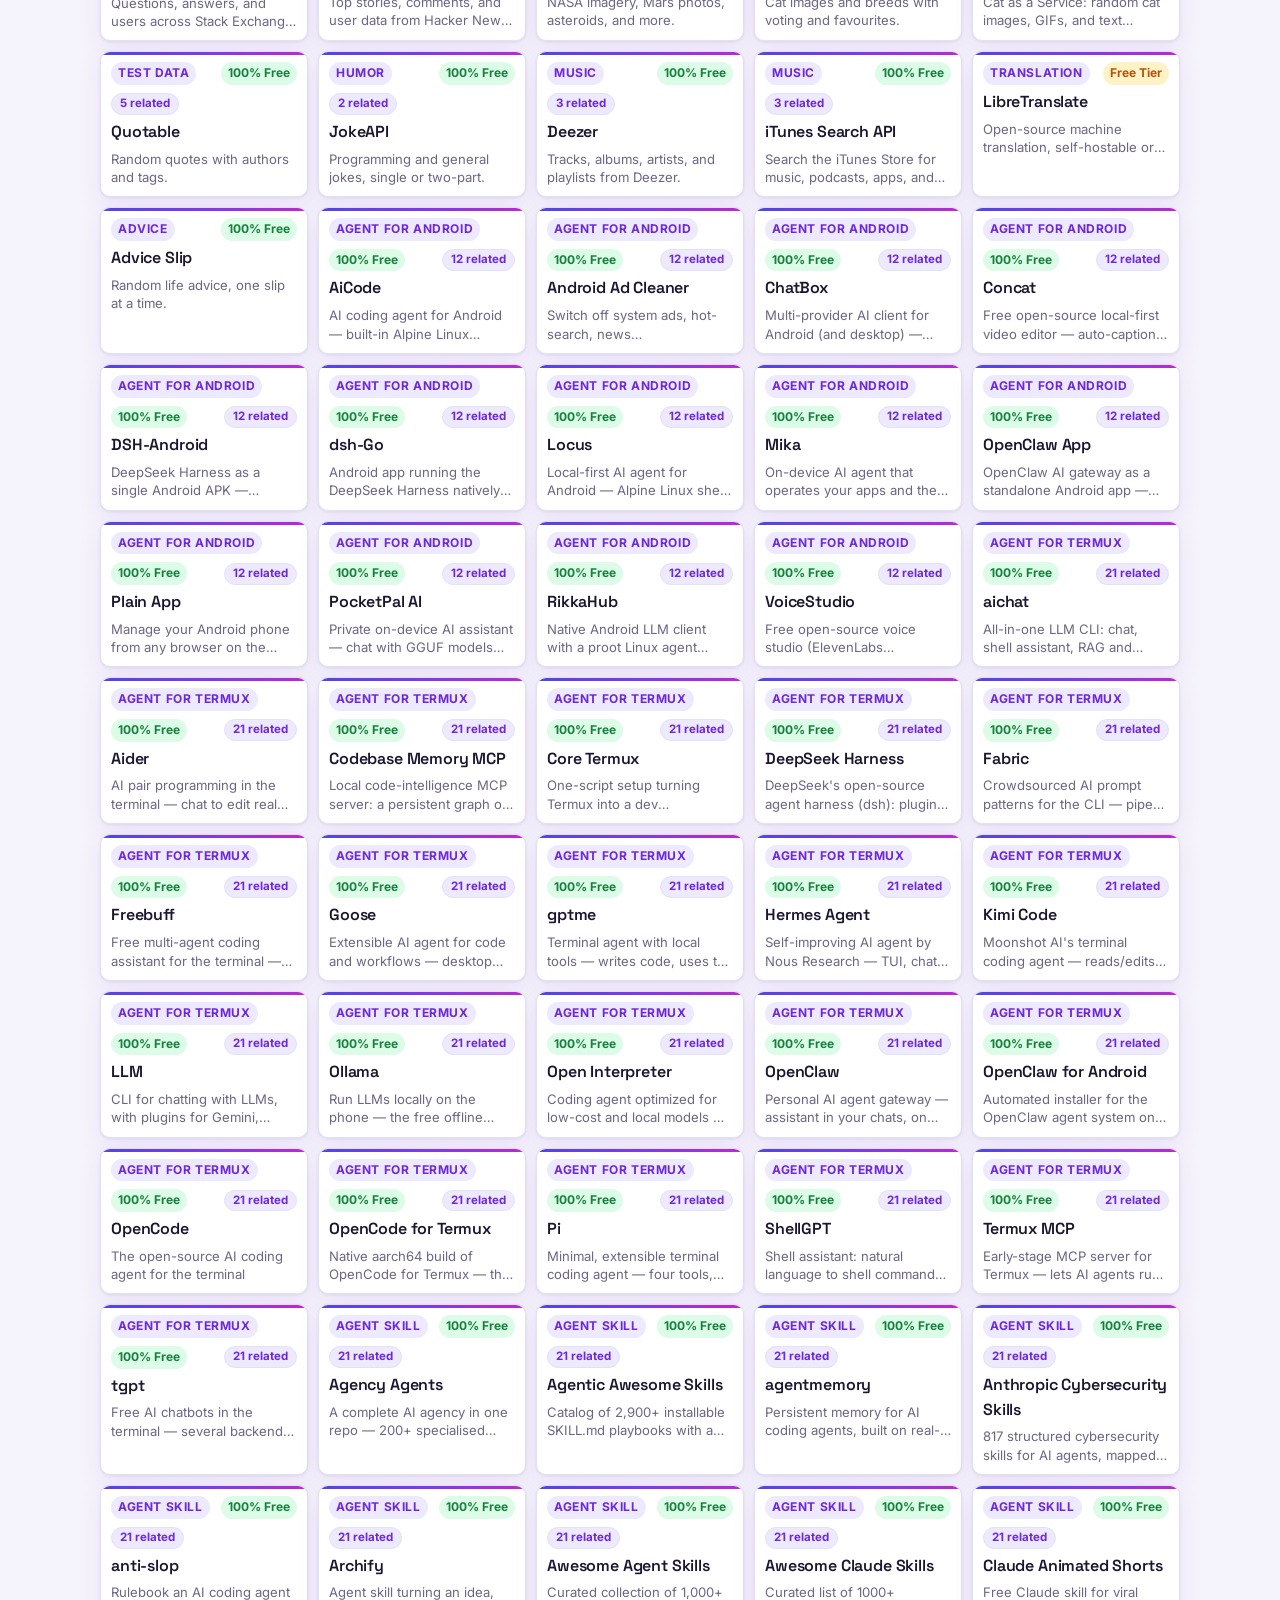
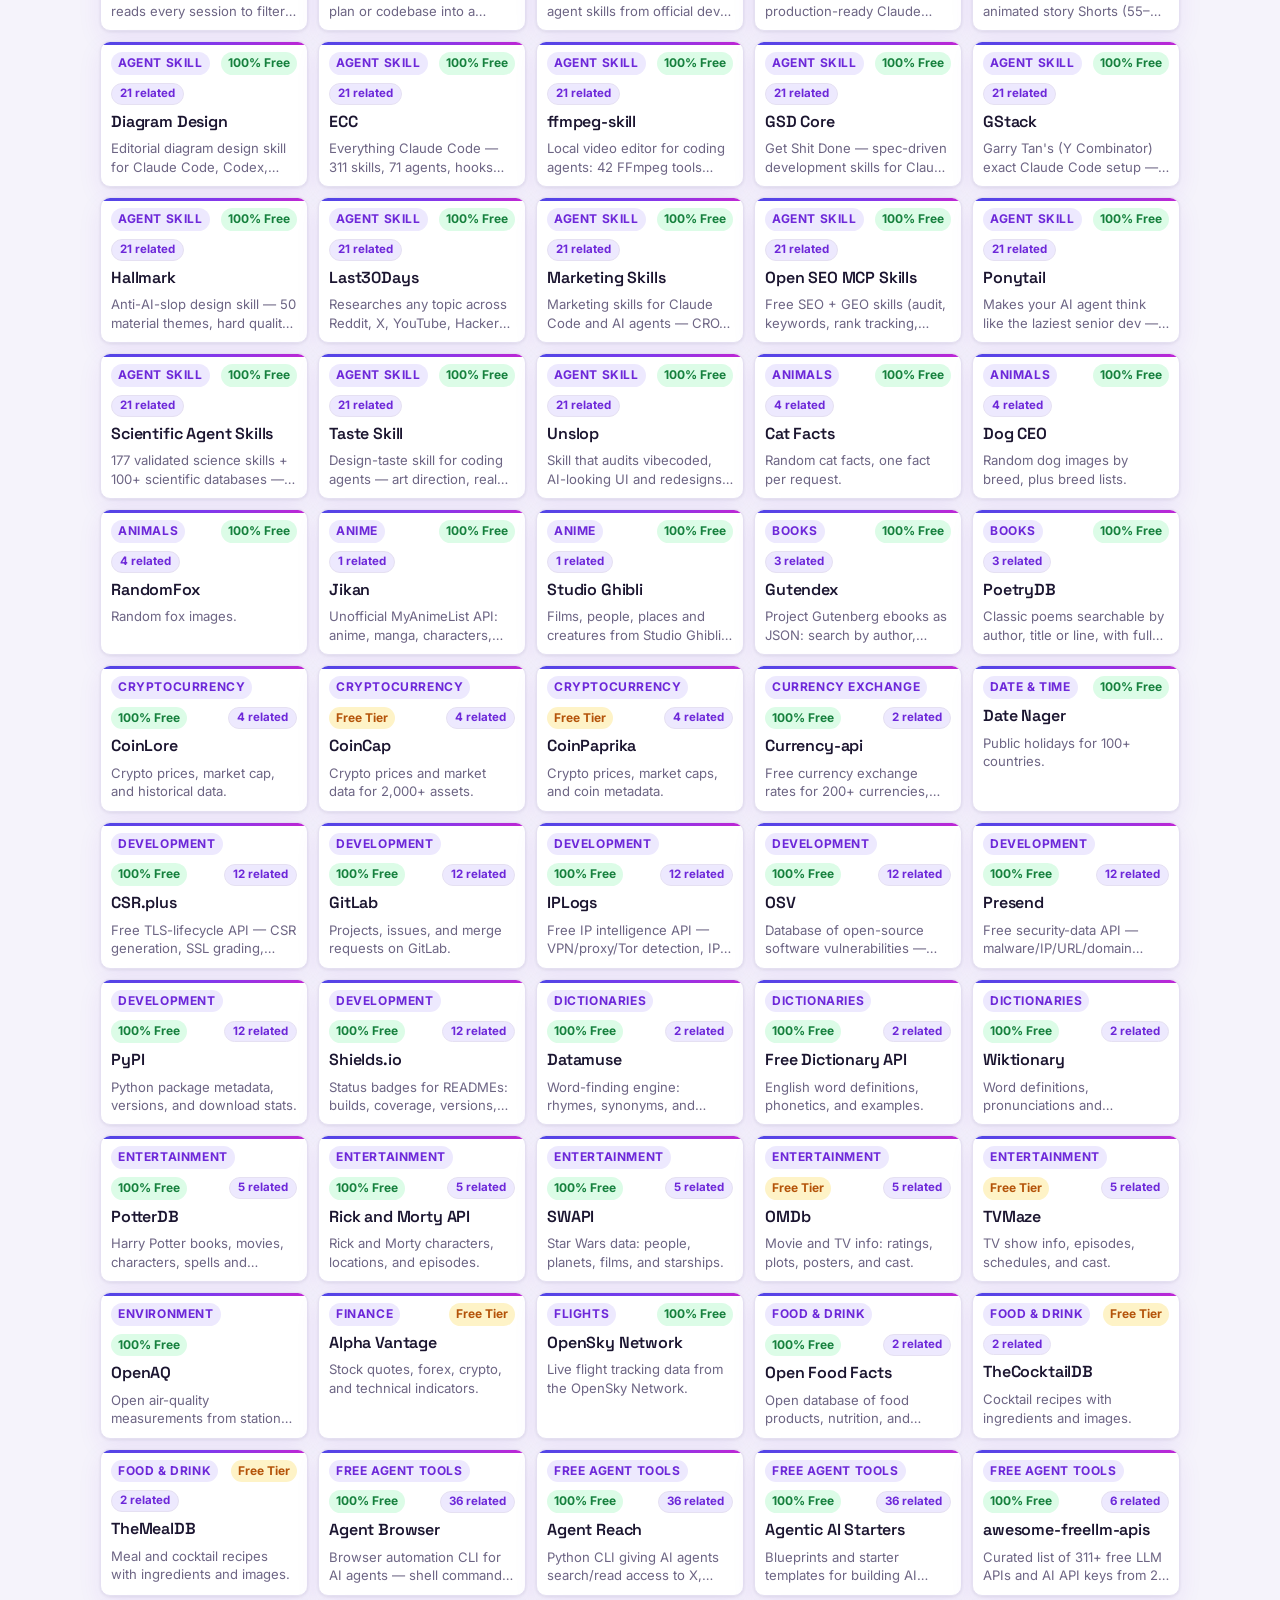
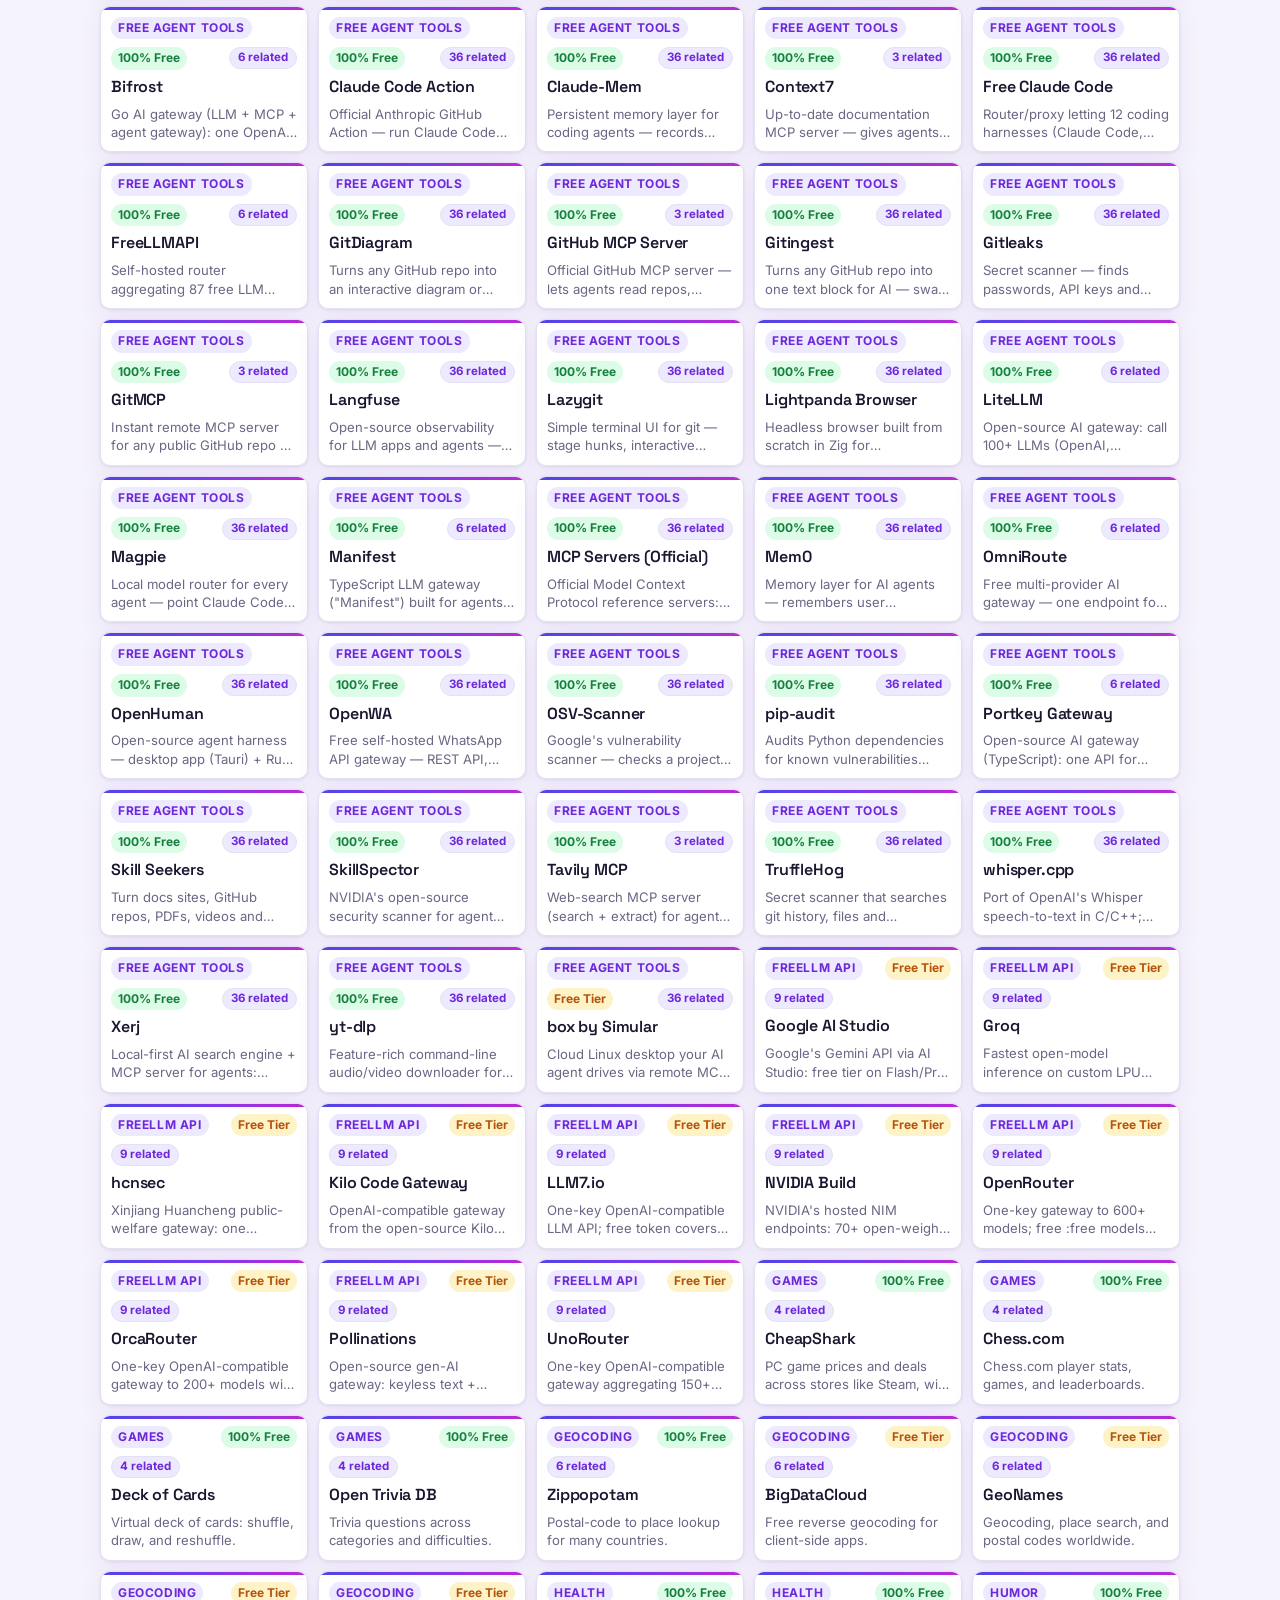
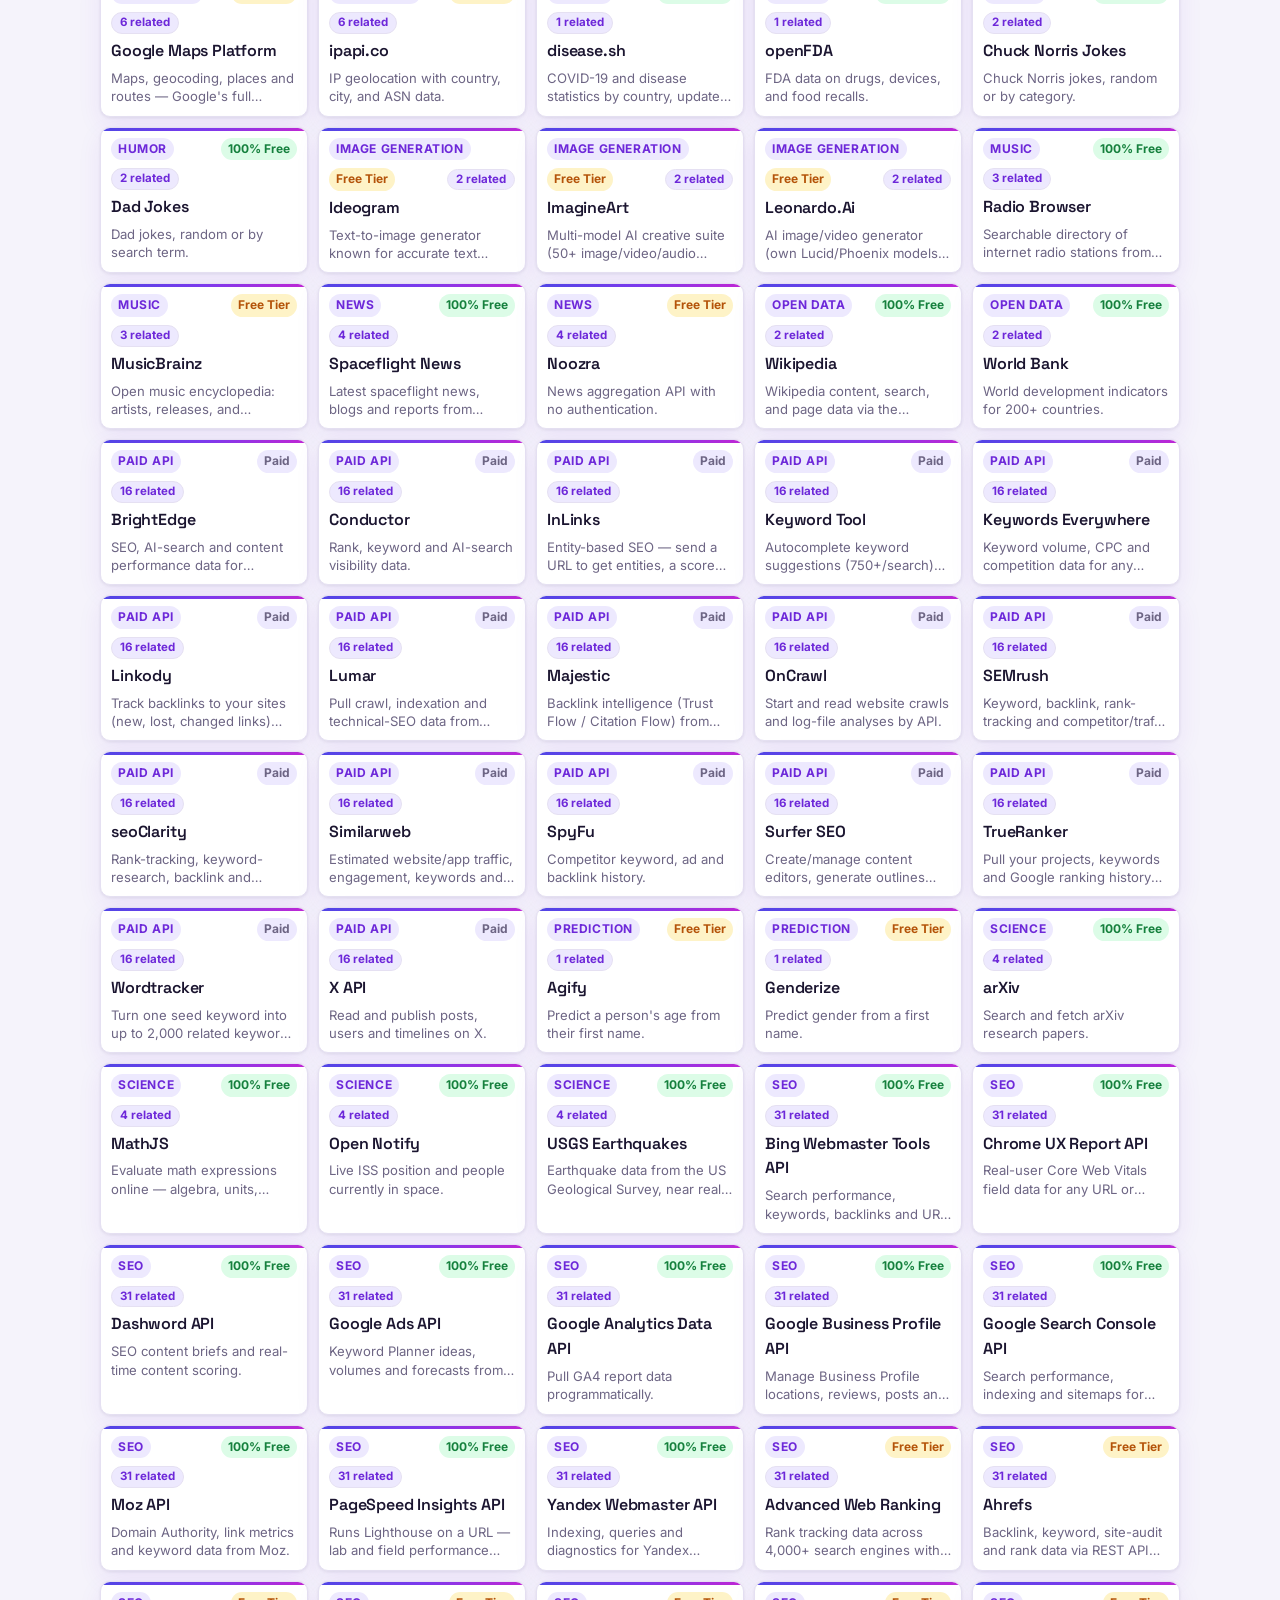
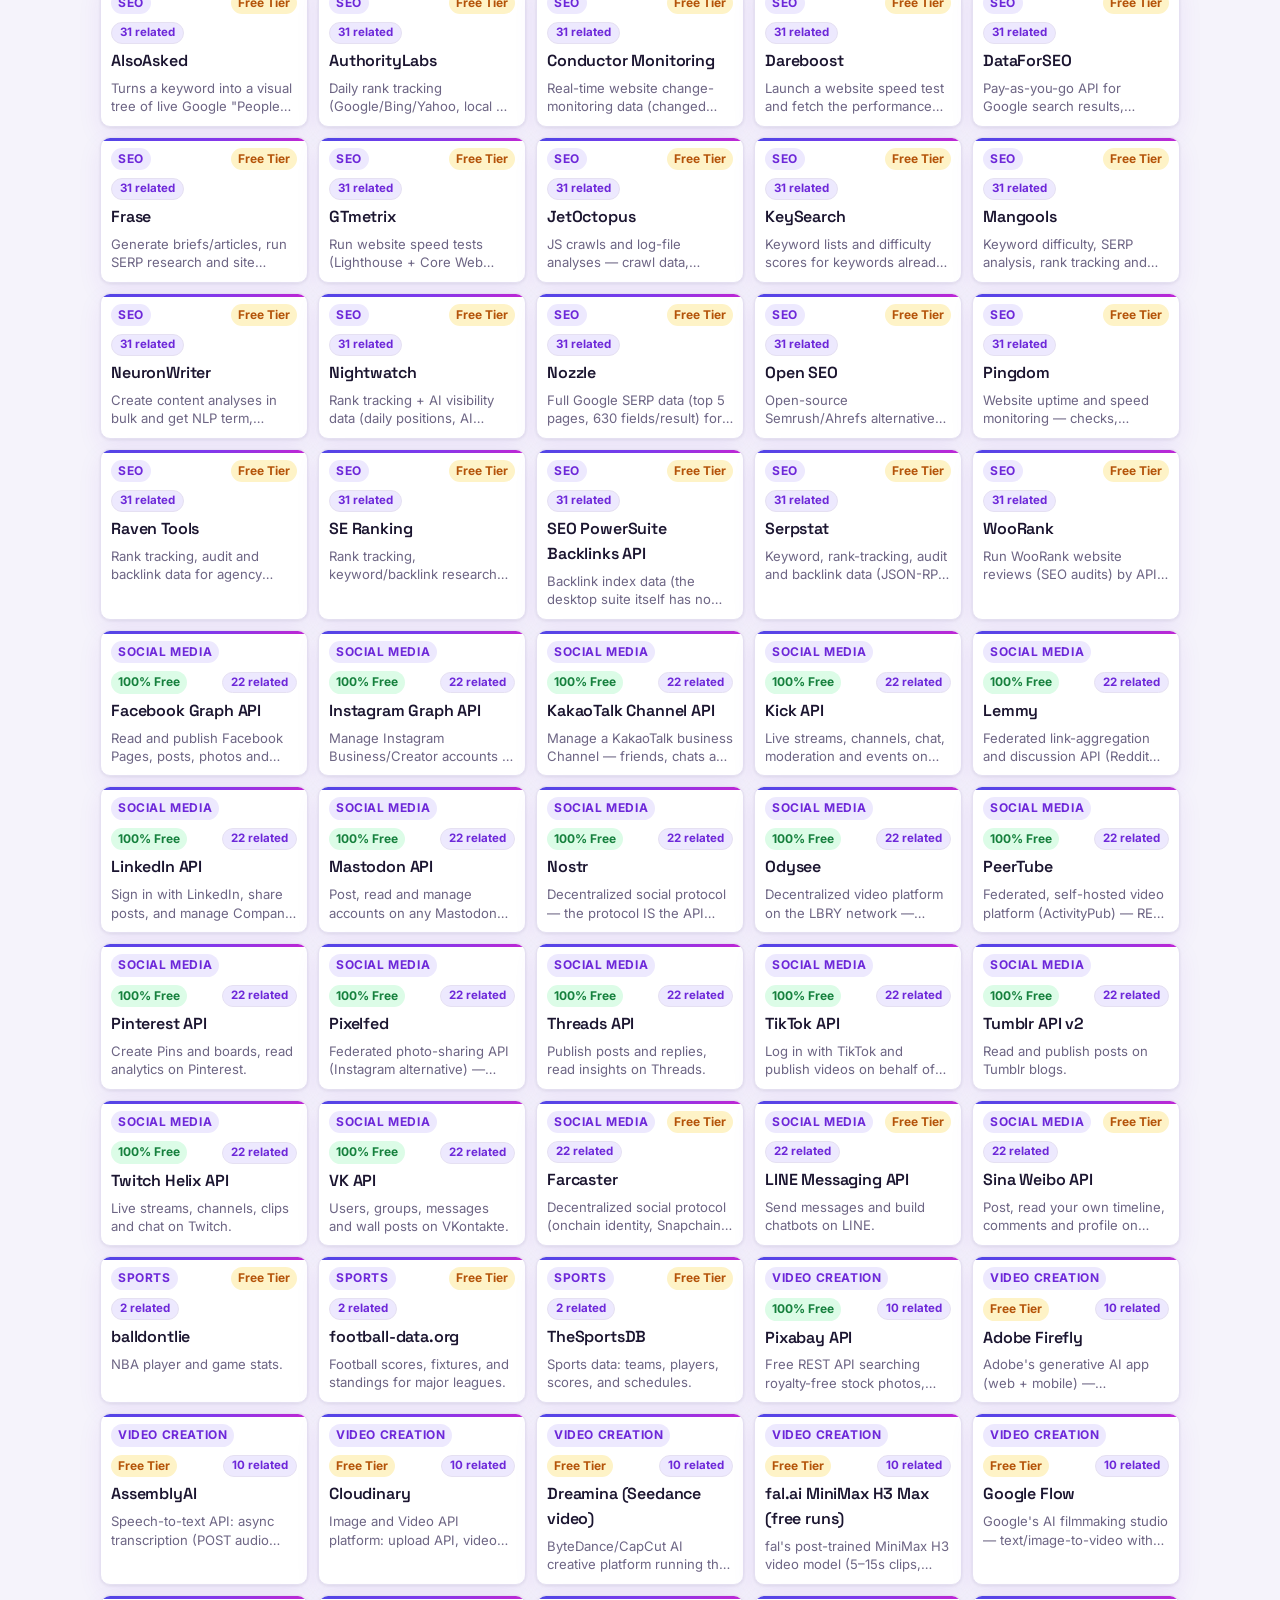
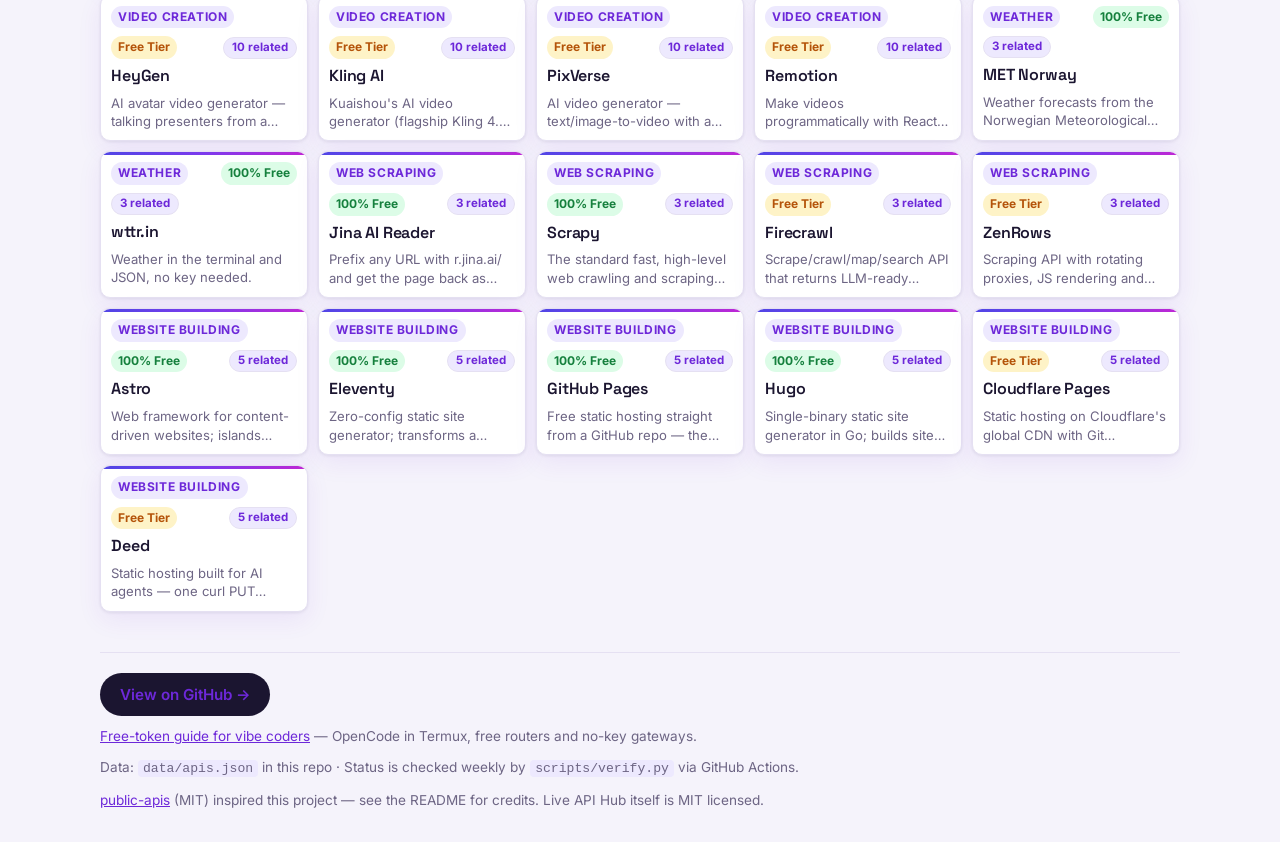
==== commit 92fea3f9: "v0.6.10-v0.6.12: remove autoglm, add 9 pending + 33 gap-fill entries (301 total, 40 categories)" ====
--- a/site/index.html
+++ b/site/index.html
@@ -7,7 +7,7 @@
 <meta name="description" content="Free APIs, mobile agents, agent skills, and free LLM gateways — all verified live and tagged by free tier, built for phone-first builders. Vibe coders: get free tokens for your next project.">
 <link rel="icon" href="data:image/svg+xml,<svg xmlns='http://www.w3.org/2000/svg' viewBox='0 0 64 64'><defs><linearGradient id='g' x1='0' y1='0' x2='1' y2='1'><stop offset='0' stop-color='%236d28d9'/><stop offset='1' stop-color='%23d946ef'/></linearGradient></defs><rect width='64' height='64' rx='14' fill='url(%23g)'/><text x='32' y='45' font-family='Arial,sans-serif' font-size='36' font-weight='700' fill='white' text-anchor='middle'>L</text></svg>">
 <meta property="og:title" content="Live API Hub — Free APIs and Agent Tools, Verified">
-<meta property="og:description" content="259 entries across 36 categories: free APIs, mobile agents, agent skills, and free LLM gateways — all verified live and tagged by free tier. Plus a free-token guide for vibe coders.">
+<meta property="og:description" content="301 entries across 40 categories: free APIs, mobile agents, agent skills, and free LLM gateways — all verified live and tagged by free tier. Plus a free-token guide for vibe coders.">
 <meta property="og:type" content="website">
 <meta property="og:url" content="https://dmdot714-cmd.github.io/Live-api-hub/">
 <meta name="twitter:card" content="summary">
@@ -24,7 +24,7 @@
     {
       "@type": "Dataset",
       "name": "Live API Hub directory",
-      "description": "A verified directory of 259 free public APIs, mobile agents, agent skills, and free LLM gateways across 36 categories. Every entry is link-checked live and tagged by free tier (177 fully free, 65 freemium, 17 paid).",
+      "description": "A verified directory of 301 free public APIs, mobile agents, agent skills, and free LLM gateways across 40 categories. Every entry is link-checked live and tagged by free tier (201 fully free, 83 freemium, 17 paid).",
       "url": "https://dmdot714-cmd.github.io/Live-api-hub/",
       "license": "https://github.com/dmdot714-cmd/Live-api-hub/blob/main/LICENSE",
       "distribution": {
